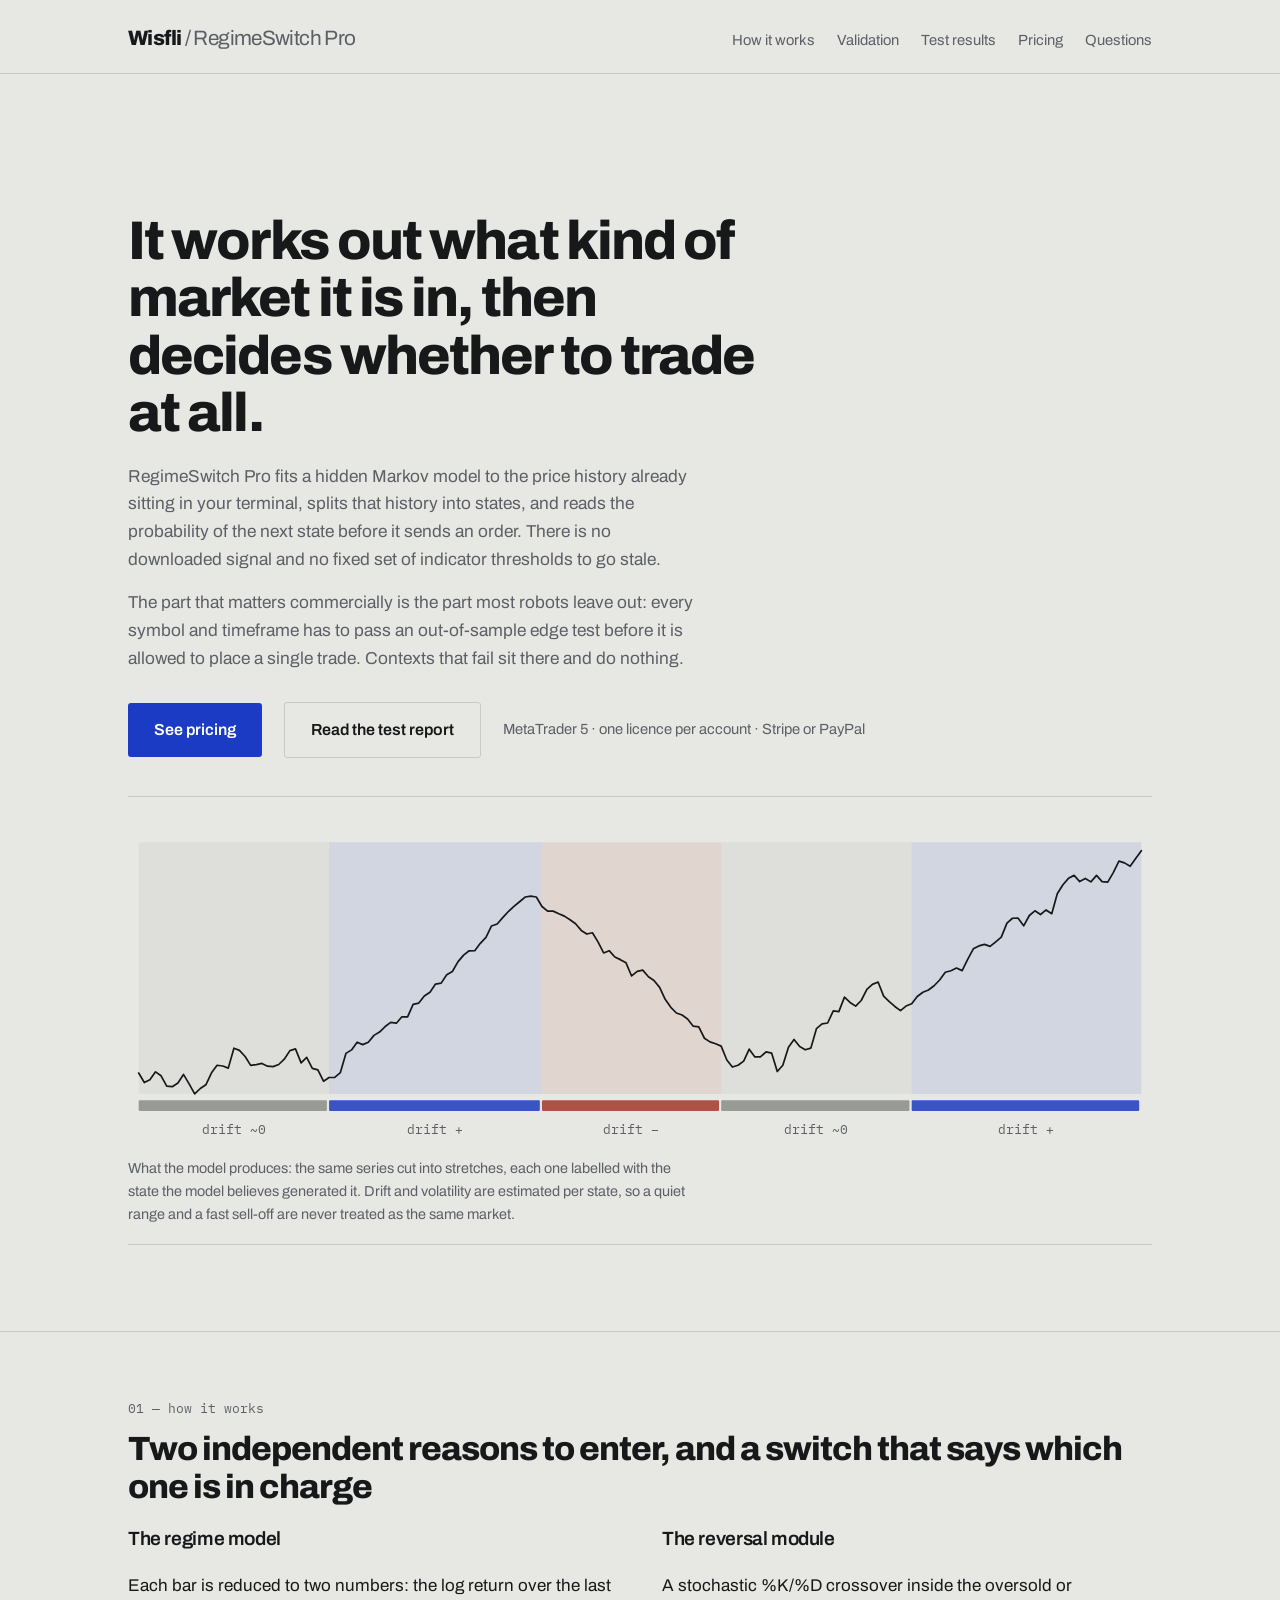
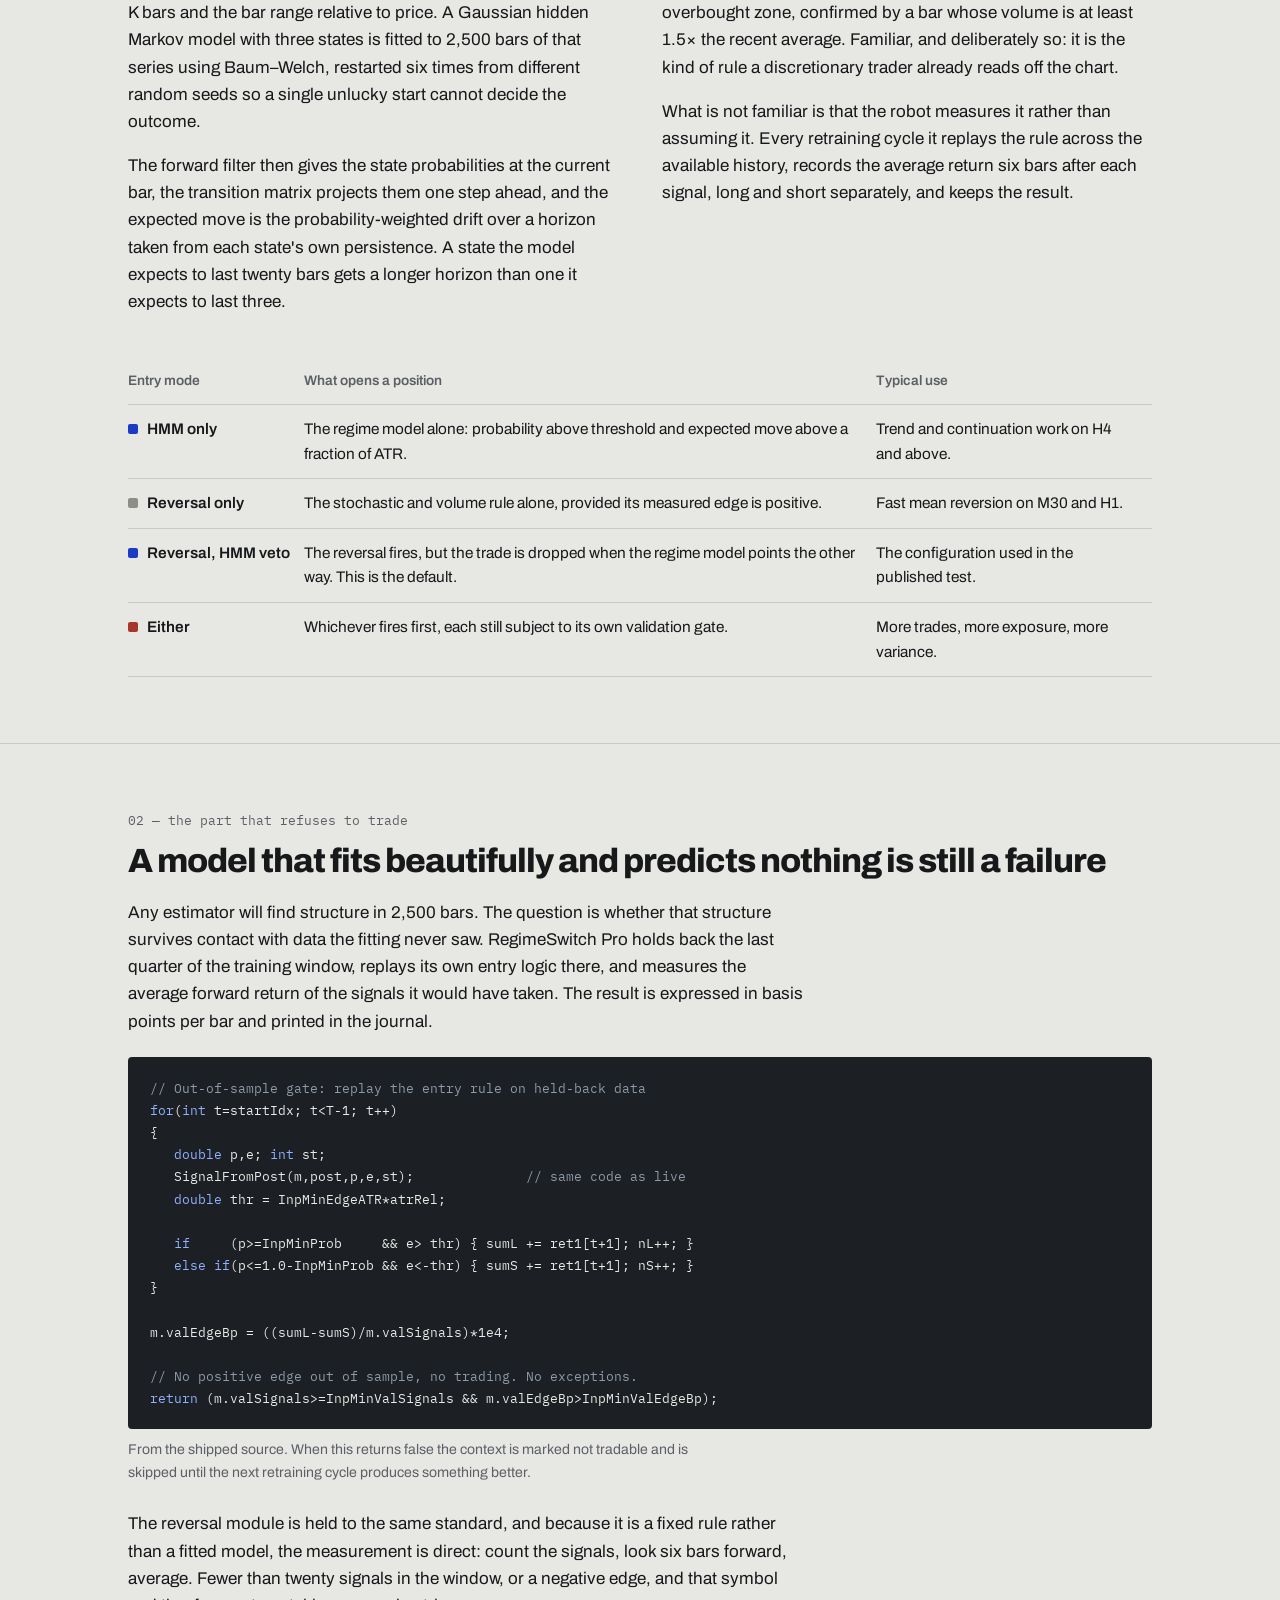
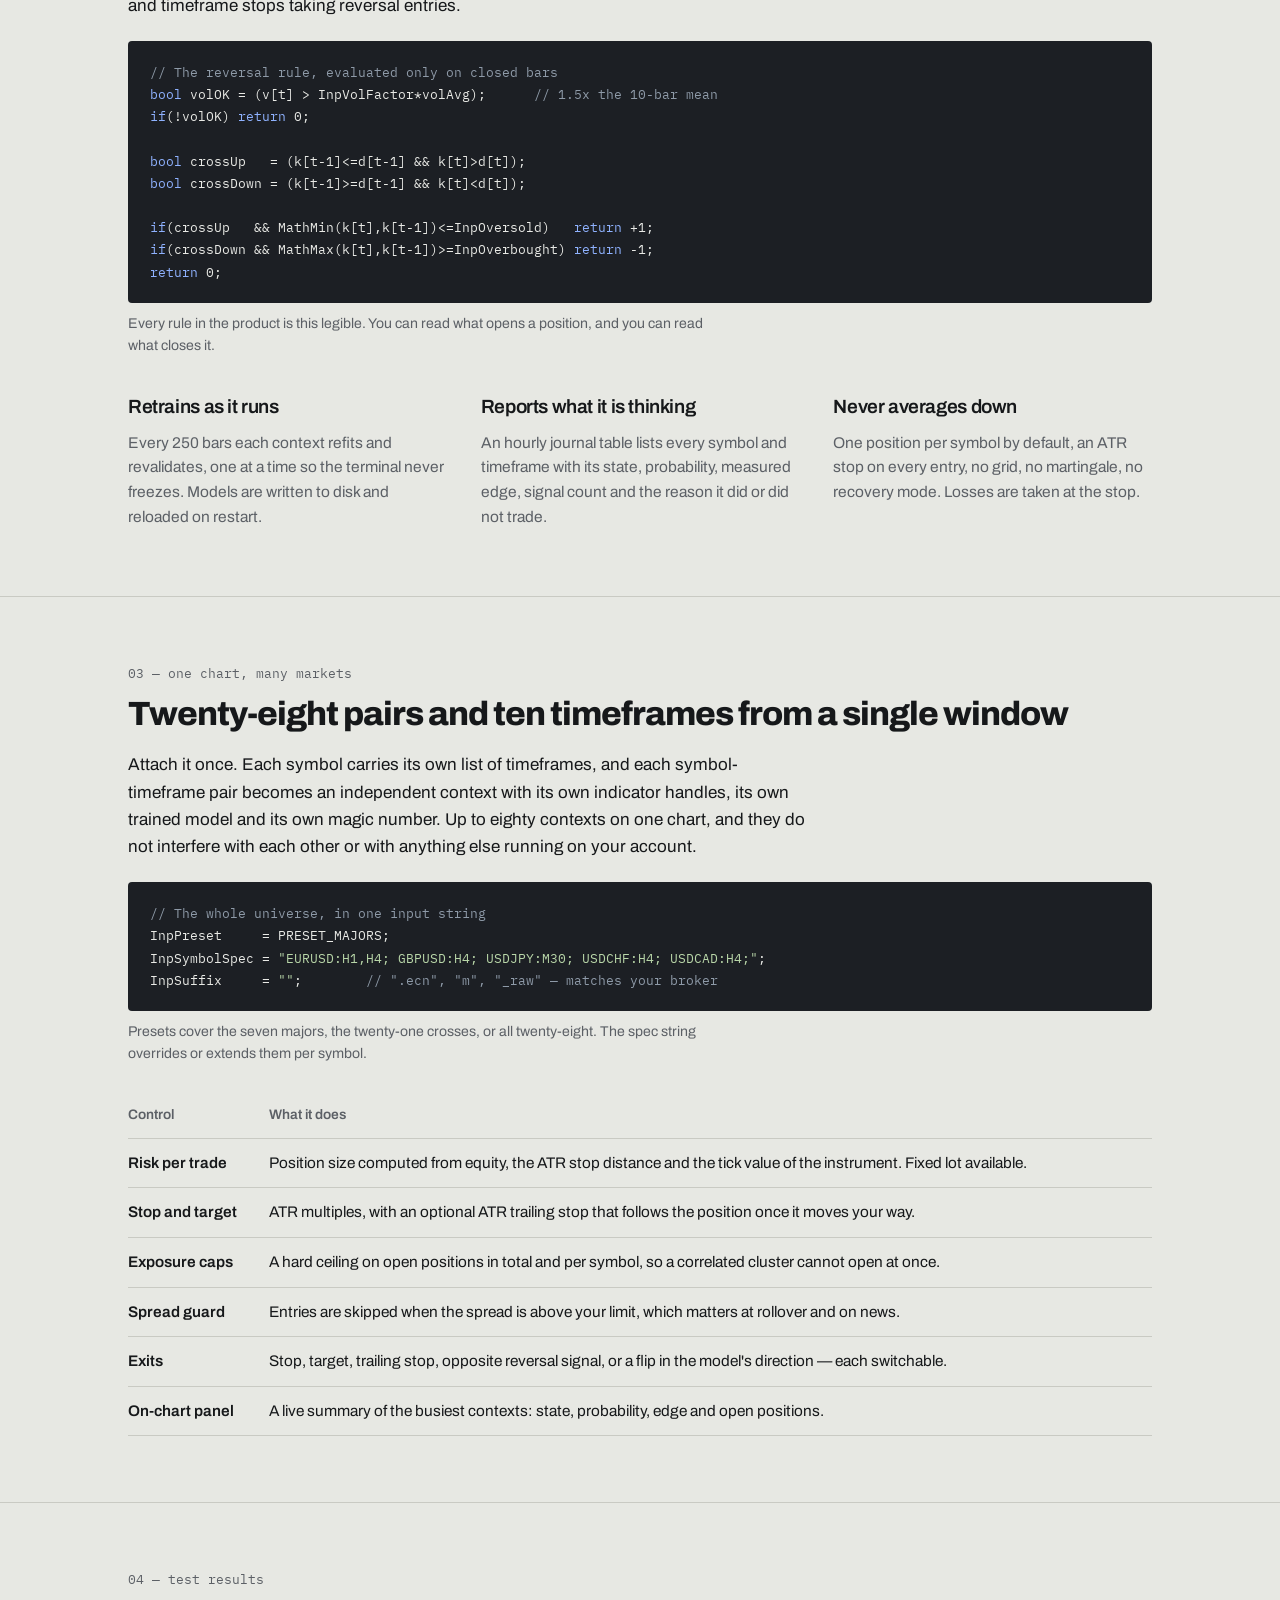
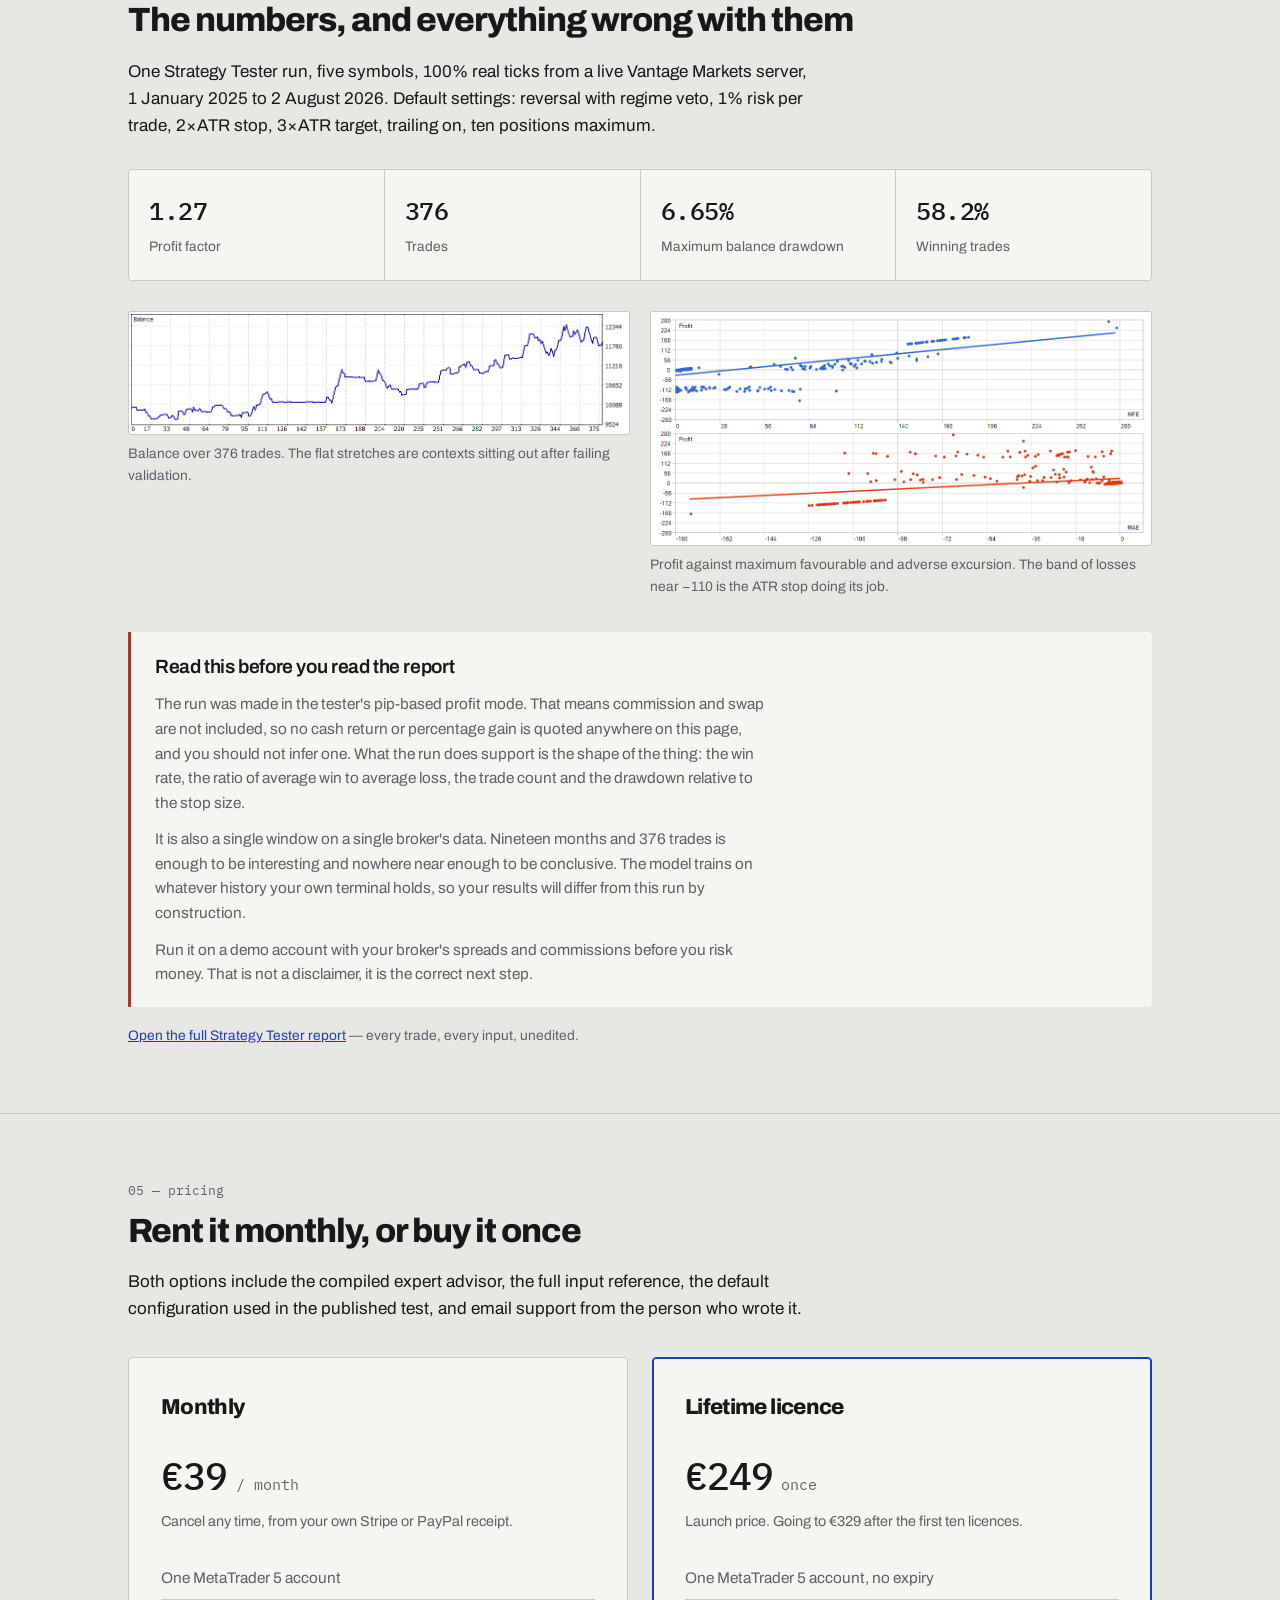
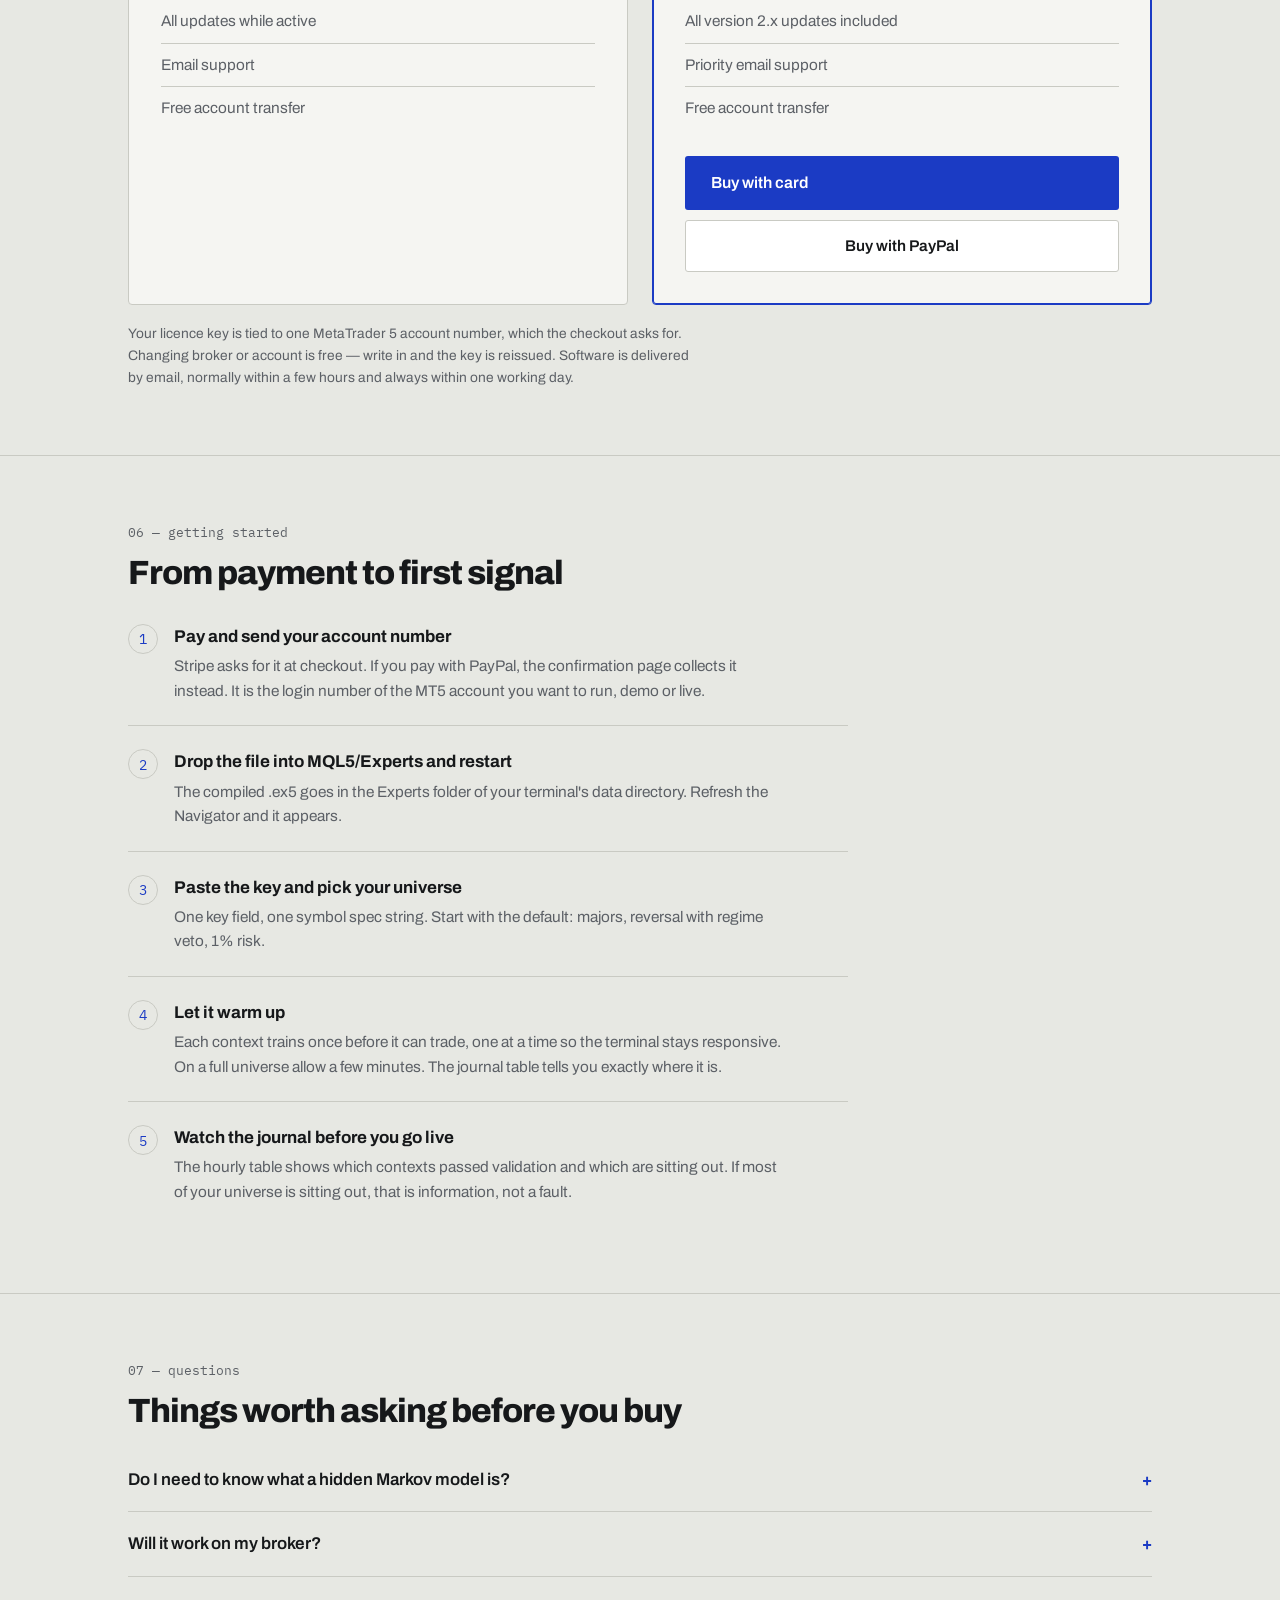
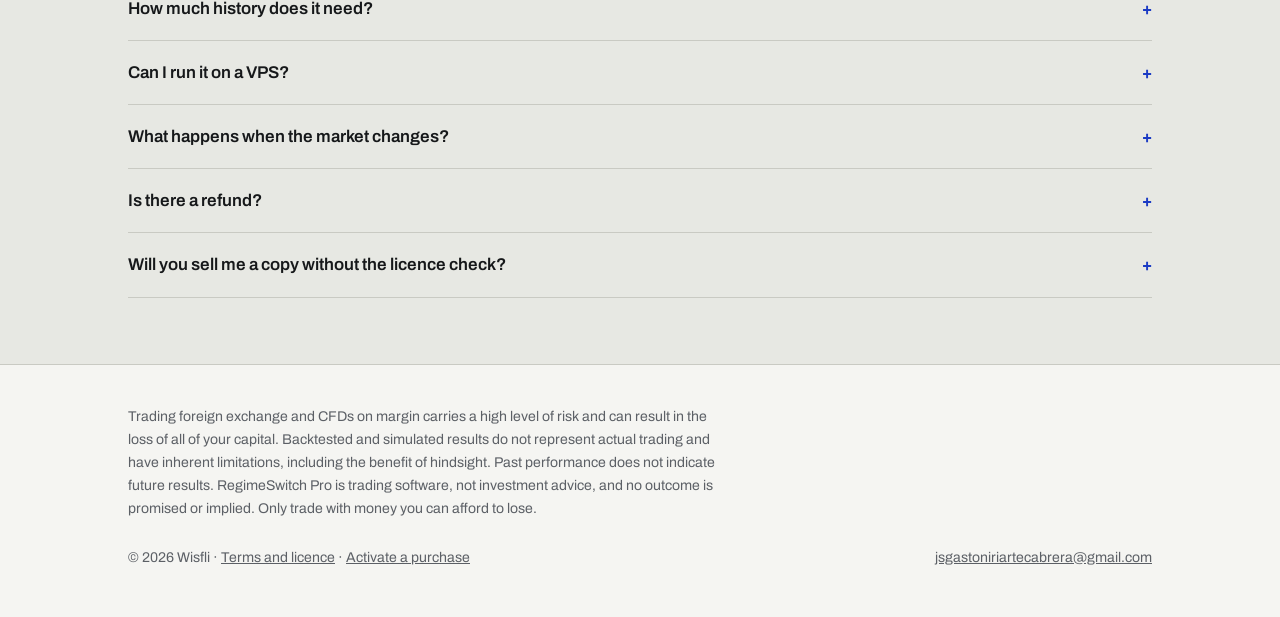
==== index.html @ 29d16111 "Update index.html" ====
<!doctype html>
<html lang="en">
<head>
<meta charset="utf-8">
<meta name="viewport" content="width=device-width, initial-scale=1.0">
<title>RegimeSwitch Pro — a self-training regime model for MetaTrader 5</title>
<meta name="description" content="An MT5 expert advisor that trains a hidden Markov model on your own chart data, refuses to trade contexts that fail out-of-sample validation, and runs many symbols and timeframes from a single chart.">

<meta property="og:title" content="RegimeSwitch Pro — a self-training regime model for MetaTrader 5">
<meta property="og:description" content="It learns what kind of market it is in before it decides whether to trade. Rules documented, limits stated, licence tied to one account.">
<meta property="og:type" content="website">
<meta property="og:url" content="https://wisfli.com/regimeswitch/">

<!--
  ═══════════════════════════════════════════════════════════════════
   BEFORE PUBLISHING — search for "PASTE_" and for "you@yourdomain.com"
  ═══════════════════════════════════════════════════════════════════
   1. PASTE_STRIPE_SUBSCRIPTION  → Stripe Payment Link, monthly plan
   2. PASTE_STRIPE_LICENCE       → Stripe Payment Link, one-off licence
   3. PASTE_PAYPAL_SUBSCRIPTION  → PayPal subscription button link
   4. PASTE_PAYPAL_LICENCE       → PayPal "Buy Now" button link
   5. you@yourdomain.com         → your support address (3 places)
   6. Footer: trading name and NIF (required when selling from Spain)
   7. report/ReportTester-EURUSD.html → the Strategy Tester report

   IN STRIPE: on each Payment Link add a REQUIRED custom field called
   "MT5 account number". Without it you cannot issue the key. Set the
   post-payment redirect to .../activate.html

   IN PAYPAL: paypal.com/buttons → copy the hosted button link. PayPal
   does not collect the account number, which is why activate.html asks
   for it.
  ═══════════════════════════════════════════════════════════════════
-->

<link rel="preconnect" href="https://fonts.googleapis.com">
<link rel="preconnect" href="https://fonts.gstatic.com" crossorigin>
<link href="https://fonts.googleapis.com/css2?family=Archivo:wght@400;500;600;800&family=IBM+Plex+Mono:wght@400;500&display=swap" rel="stylesheet">
<link rel="stylesheet" href="style.css">
</head>
<body>

<header class="masthead">
  <div class="wrap">
    <a class="wordmark" href="https://wisfli.com/">Wisfli<span> / RegimeSwitch Pro</span></a>
    <nav>
      <a href="#how">How it works</a>
      <a href="#validation">Validation</a>
      <a href="#results">Test results</a>
      <a href="#pricing">Pricing</a>
      <a href="#faq">Questions</a>
    </nav>
  </div>
</header>

<main>

<section class="hero">
  <div class="wrap">
    <h1>It works out what kind of market it is in, then decides whether to trade at all.</h1>
    <p class="lede">
      RegimeSwitch Pro fits a hidden Markov model to the price history already sitting in your
      terminal, splits that history into states, and reads the probability of the next state before
      it sends an order. There is no downloaded signal and no fixed set of indicator thresholds
      to go stale.
    </p>
    <p class="lede">
      The part that matters commercially is the part most robots leave out: every symbol and
      timeframe has to pass an out-of-sample edge test before it is allowed to place a single trade.
      Contexts that fail sit there and do nothing.
    </p>

    <div class="hero-actions">
      <a class="cta" href="#pricing">See pricing</a>
      <a class="cta ghost" href="#results">Read the test report</a>
      <span class="cta-aside">MetaTrader 5 · one licence per account · Stripe or PayPal</span>
    </div>

    <figure class="regime-figure">
      <svg viewBox="0 0 960 300" role="img" aria-label="A price series split into five stretches; each stretch is shaded by the hidden state the model assigns to it, with a bar underneath marking positive, flat and negative drift." xmlns="http://www.w3.org/2000/svg">
  <style>
    .rl{font-family:"IBM Plex Mono",ui-monospace,monospace;font-size:12px;fill:var(--muted)}
  </style>
  <rect x="10.0" y="18" width="178.5" height="236" fill="var(--flat)" opacity="0.10"/><rect x="10.0" y="260" width="176.5" height="10" rx="1" fill="var(--flat)" opacity="0.85"/><rect x="188.5" y="18" width="199.6" height="236" fill="var(--up)" opacity="0.10"/><rect x="188.5" y="260" width="197.6" height="10" rx="1" fill="var(--up)" opacity="0.85"/><rect x="388.1" y="18" width="168.0" height="236" fill="var(--down)" opacity="0.10"/><rect x="388.1" y="260" width="166.0" height="10" rx="1" fill="var(--down)" opacity="0.85"/><rect x="556.1" y="18" width="178.5" height="236" fill="var(--flat)" opacity="0.10"/><rect x="556.1" y="260" width="176.5" height="10" rx="1" fill="var(--flat)" opacity="0.85"/><rect x="734.7" y="18" width="215.3" height="236" fill="var(--up)" opacity="0.10"/><rect x="734.7" y="260" width="213.3" height="10" rx="1" fill="var(--up)" opacity="0.85"/>
  <path d="M10.0 234.4 L15.3 243.3 L20.5 240.6 L25.8 233.3 L31.0 237.0 L36.3 246.7 L41.5 247.2 L46.8 243.7 L52.0 235.7 L57.3 244.6 L62.5 254.0 L67.8 248.9 L73.0 245.4 L78.3 234.2 L83.5 227.1 L88.8 227.8 L94.0 229.8 L99.3 211.1 L104.5 213.2 L109.8 218.9 L115.0 227.2 L120.3 226.5 L125.5 225.4 L130.8 228.0 L136.0 228.4 L141.3 226.4 L146.5 221.4 L151.8 213.4 L157.0 211.8 L162.3 224.9 L167.5 219.8 L172.8 230.1 L178.0 231.4 L183.3 242.1 L188.5 238.6 L193.8 238.5 L199.1 234.0 L204.3 216.0 L209.6 212.7 L214.8 205.5 L220.1 207.8 L225.3 205.5 L230.6 199.1 L235.8 196.0 L241.1 190.8 L246.3 186.9 L251.6 187.7 L256.8 181.7 L262.1 181.8 L267.3 170.1 L272.6 168.8 L277.8 162.2 L283.1 158.7 L288.3 151.0 L293.6 150.1 L298.8 142.2 L304.1 139.2 L309.3 130.2 L314.6 123.9 L319.8 119.8 L325.1 119.7 L330.3 112.8 L335.6 107.2 L340.8 96.5 L346.1 94.7 L351.3 88.7 L356.6 83.0 L361.8 78.2 L367.1 73.8 L372.3 69.4 L377.6 68.5 L382.8 69.4 L388.1 78.3 L393.4 82.6 L398.6 82.6 L403.9 85.1 L409.1 87.3 L414.4 90.7 L419.6 94.5 L424.9 100.7 L430.1 104.1 L435.4 102.9 L440.6 111.5 L445.9 121.8 L451.1 119.7 L456.4 125.6 L461.6 128.1 L466.9 131.1 L472.1 143.4 L477.4 139.1 L482.6 137.9 L487.9 144.1 L493.1 147.6 L498.4 154.1 L503.6 165.3 L508.9 172.8 L514.1 178.1 L519.4 180.0 L524.6 183.7 L529.9 190.5 L535.1 191.2 L540.4 201.8 L545.6 205.2 L550.9 207.0 L556.1 209.2 L561.4 222.2 L566.6 228.8 L571.9 227.1 L577.2 223.2 L582.4 212.0 L587.7 219.3 L592.9 219.3 L598.2 214.5 L603.4 215.7 L608.7 233.0 L613.9 227.1 L619.2 210.2 L624.4 202.9 L629.7 209.6 L634.9 212.6 L640.2 211.0 L645.4 192.8 L650.7 188.3 L655.9 187.5 L661.2 176.2 L666.4 176.8 L671.7 163.2 L676.9 168.2 L682.2 171.7 L687.4 166.4 L692.7 156.0 L697.9 151.3 L703.2 149.1 L708.4 162.3 L713.7 167.5 L718.9 172.0 L724.2 175.9 L729.4 171.6 L734.7 169.5 L739.9 162.6 L745.2 158.7 L750.4 156.6 L755.7 152.6 L760.9 147.2 L766.2 139.9 L771.5 138.5 L776.7 136.0 L782.0 138.4 L787.2 127.9 L792.5 118.0 L797.7 115.2 L803.0 113.8 L808.2 115.7 L813.5 111.4 L818.7 107.0 L824.0 93.9 L829.2 89.3 L834.5 89.2 L839.7 96.4 L845.0 86.7 L850.2 82.3 L855.5 85.8 L860.7 81.5 L866.0 85.0 L871.2 66.3 L876.5 57.9 L881.7 51.9 L887.0 49.1 L892.2 54.9 L897.5 52.0 L902.7 55.2 L908.0 49.1 L913.2 54.9 L918.5 55.4 L923.7 46.5 L929.0 35.8 L934.2 37.4 L939.5 40.6 L944.7 33.3 L950.0 26.0" fill="none" stroke="var(--ink)" stroke-width="1.6" stroke-linejoin="round" stroke-linecap="round"/>
  <text x="99" y="292" text-anchor="middle" class="rl">drift ~0</text><text x="288" y="292" text-anchor="middle" class="rl">drift +</text><text x="472" y="292" text-anchor="middle" class="rl">drift −</text><text x="645" y="292" text-anchor="middle" class="rl">drift ~0</text><text x="842" y="292" text-anchor="middle" class="rl">drift +</text>
</svg>
      <figcaption>
        What the model produces: the same series cut into stretches, each one labelled with the
        state the model believes generated it. Drift and volatility are estimated per state, so a
        quiet range and a fast sell-off are never treated as the same market.
      </figcaption>
    </figure>
  </div>
</section>

<section id="how">
  <div class="wrap">
    <p class="section-note">01 — how it works</p>
    <h2>Two independent reasons to enter, and a switch that says which one is in charge</h2>

    <div class="two-col">
      <div>
        <h3>The regime model</h3>
        <p>
          Each bar is reduced to two numbers: the log return over the last K bars and the bar
          range relative to price. A Gaussian hidden Markov model with three states is fitted to
          2,500 bars of that series using Baum–Welch, restarted six times from different random
          seeds so a single unlucky start cannot decide the outcome.
        </p>
        <p>
          The forward filter then gives the state probabilities at the current bar, the transition
          matrix projects them one step ahead, and the expected move is the probability-weighted
          drift over a horizon taken from each state's own persistence. A state the model expects
          to last twenty bars gets a longer horizon than one it expects to last three.
        </p>
      </div>
      <div>
        <h3>The reversal module</h3>
        <p>
          A stochastic %K/%D crossover inside the oversold or overbought zone, confirmed by a bar
          whose volume is at least 1.5× the recent average. Familiar, and deliberately so: it is
          the kind of rule a discretionary trader already reads off the chart.
        </p>
        <p>
          What is not familiar is that the robot measures it rather than assuming it. Every
          retraining cycle it replays the rule across the available history, records the average
          return six bars after each signal, long and short separately, and keeps the result.
        </p>
      </div>
    </div>

    <table class="states">
      <thead>
        <tr><th>Entry mode</th><th>What opens a position</th><th>Typical use</th></tr>
      </thead>
      <tbody>
        <tr>
          <td><span class="chip up"></span>HMM only</td>
          <td>The regime model alone: probability above threshold and expected move above a
              fraction of ATR.</td>
          <td>Trend and continuation work on H4 and above.</td>
        </tr>
        <tr>
          <td><span class="chip flat"></span>Reversal only</td>
          <td>The stochastic and volume rule alone, provided its measured edge is positive.</td>
          <td>Fast mean reversion on M30 and H1.</td>
        </tr>
        <tr>
          <td><span class="chip up"></span>Reversal, HMM veto</td>
          <td>The reversal fires, but the trade is dropped when the regime model points the other
              way. This is the default.</td>
          <td>The configuration used in the published test.</td>
        </tr>
        <tr>
          <td><span class="chip down"></span>Either</td>
          <td>Whichever fires first, each still subject to its own validation gate.</td>
          <td>More trades, more exposure, more variance.</td>
        </tr>
      </tbody>
    </table>
  </div>
</section>

<section id="validation">
  <div class="wrap">
    <p class="section-note">02 — the part that refuses to trade</p>
    <h2>A model that fits beautifully and predicts nothing is still a failure</h2>
    <p>
      Any estimator will find structure in 2,500 bars. The question is whether that structure
      survives contact with data the fitting never saw. RegimeSwitch Pro holds back the last
      quarter of the training window, replays its own entry logic there, and measures the average
      forward return of the signals it would have taken. The result is expressed in basis points
      per bar and printed in the journal.
    </p>

<pre><span class="c">// Out-of-sample gate: replay the entry rule on held-back data</span>
<span class="k">for</span>(<span class="k">int</span> t=startIdx; t&lt;T-1; t++)
{
   <span class="k">double</span> p,e; <span class="k">int</span> st;
   SignalFromPost(m,post,p,e,st);              <span class="c">// same code as live</span>
   <span class="k">double</span> thr = InpMinEdgeATR*atrRel;

   <span class="k">if</span>     (p&gt;=InpMinProb     &amp;&amp; e&gt; thr) { sumL += ret1[t+1]; nL++; }
   <span class="k">else if</span>(p&lt;=1.0-InpMinProb &amp;&amp; e&lt;-thr) { sumS += ret1[t+1]; nS++; }
}

m.valEdgeBp = ((sumL-sumS)/m.valSignals)*1e4;

<span class="c">// No positive edge out of sample, no trading. No exceptions.</span>
<span class="k">return</span> (m.valSignals&gt;=InpMinValSignals &amp;&amp; m.valEdgeBp&gt;InpMinValEdgeBp);</pre>
    <p class="code-caption">
      From the shipped source. When this returns false the context is marked not tradable and is
      skipped until the next retraining cycle produces something better.
    </p>

    <p>
      The reversal module is held to the same standard, and because it is a fixed rule rather than
      a fitted model, the measurement is direct: count the signals, look six bars forward, average.
      Fewer than twenty signals in the window, or a negative edge, and that symbol and timeframe
      stops taking reversal entries.
    </p>

<pre><span class="c">// The reversal rule, evaluated only on closed bars</span>
<span class="k">bool</span> volOK = (v[t] &gt; InpVolFactor*volAvg);      <span class="c">// 1.5x the 10-bar mean</span>
<span class="k">if</span>(!volOK) <span class="k">return</span> 0;

<span class="k">bool</span> crossUp   = (k[t-1]&lt;=d[t-1] &amp;&amp; k[t]&gt;d[t]);
<span class="k">bool</span> crossDown = (k[t-1]&gt;=d[t-1] &amp;&amp; k[t]&lt;d[t]);

<span class="k">if</span>(crossUp   &amp;&amp; MathMin(k[t],k[t-1])&lt;=InpOversold)   <span class="k">return</span> +1;
<span class="k">if</span>(crossDown &amp;&amp; MathMax(k[t],k[t-1])&gt;=InpOverbought) <span class="k">return</span> -1;
<span class="k">return</span> 0;</pre>
    <p class="code-caption">
      Every rule in the product is this legible. You can read what opens a position, and you can
      read what closes it.
    </p>

    <div class="cols-3">
      <div>
        <h3>Retrains as it runs</h3>
        <p>
          Every 250 bars each context refits and revalidates, one at a time so the terminal never
          freezes. Models are written to disk and reloaded on restart.
        </p>
      </div>
      <div>
        <h3>Reports what it is thinking</h3>
        <p>
          An hourly journal table lists every symbol and timeframe with its state, probability,
          measured edge, signal count and the reason it did or did not trade.
        </p>
      </div>
      <div>
        <h3>Never averages down</h3>
        <p>
          One position per symbol by default, an ATR stop on every entry, no grid, no martingale,
          no recovery mode. Losses are taken at the stop.
        </p>
      </div>
    </div>
  </div>
</section>

<section id="scope">
  <div class="wrap">
    <p class="section-note">03 — one chart, many markets</p>
    <h2>Twenty-eight pairs and ten timeframes from a single window</h2>
    <p>
      Attach it once. Each symbol carries its own list of timeframes, and each symbol-timeframe
      pair becomes an independent context with its own indicator handles, its own trained model and
      its own magic number. Up to eighty contexts on one chart, and they do not interfere with each
      other or with anything else running on your account.
    </p>

<pre><span class="c">// The whole universe, in one input string</span>
InpPreset     = PRESET_MAJORS;
InpSymbolSpec = <span class="s">"EURUSD:H1,H4; GBPUSD:H4; USDJPY:M30; USDCHF:H4; USDCAD:H4;"</span>;
InpSuffix     = <span class="s">""</span>;        <span class="c">// ".ecn", "m", "_raw" — matches your broker</span></pre>
    <p class="code-caption">
      Presets cover the seven majors, the twenty-one crosses, or all twenty-eight. The spec string
      overrides or extends them per symbol.
    </p>

    <table class="states">
      <thead>
        <tr><th>Control</th><th>What it does</th></tr>
      </thead>
      <tbody>
        <tr><td>Risk per trade</td><td>Position size computed from equity, the ATR stop distance and the tick value of the instrument. Fixed lot available.</td></tr>
        <tr><td>Stop and target</td><td>ATR multiples, with an optional ATR trailing stop that follows the position once it moves your way.</td></tr>
        <tr><td>Exposure caps</td><td>A hard ceiling on open positions in total and per symbol, so a correlated cluster cannot open at once.</td></tr>
        <tr><td>Spread guard</td><td>Entries are skipped when the spread is above your limit, which matters at rollover and on news.</td></tr>
        <tr><td>Exits</td><td>Stop, target, trailing stop, opposite reversal signal, or a flip in the model's direction — each switchable.</td></tr>
        <tr><td>On-chart panel</td><td>A live summary of the busiest contexts: state, probability, edge and open positions.</td></tr>
      </tbody>
    </table>
  </div>
</section>

<section id="results">
  <div class="wrap">
    <p class="section-note">04 — test results</p>
    <h2>The numbers, and everything wrong with them</h2>
    <p>
      One Strategy Tester run, five symbols, 100% real ticks from a live Vantage Markets server,
      1 January 2025 to 2 August 2026. Default settings: reversal with regime veto, 1% risk per
      trade, 2×ATR stop, 3×ATR target, trailing on, ten positions maximum.
    </p>

    <div class="figures">
      <div><b>1.27</b><span>Profit factor</span></div>
      <div><b>376</b><span>Trades</span></div>
      <div><b>6.65%</b><span>Maximum balance drawdown</span></div>
      <div><b>58.2%</b><span>Winning trades</span></div>
    </div>

    <div class="shots">
      <figure>
        <img src="report/ReportTester-27085970.png" alt="Balance curve rising over the test period with several flat stretches and pullbacks.">
        <figcaption>Balance over 376 trades. The flat stretches are contexts sitting out after failing validation.</figcaption>
      </figure>
      <figure>
        <img src="report/ReportTester-27085970-mfemae.png" alt="Scatter of trade profit against maximum favourable and adverse excursion.">
        <figcaption>Profit against maximum favourable and adverse excursion. The band of losses near −110 is the ATR stop doing its job.</figcaption>
      </figure>
    </div>

    <div class="caveat">
      <h3>Read this before you read the report</h3>
      <p>
        The run was made in the tester's pip-based profit mode. That means commission and swap are
        not included, so no cash return or percentage gain is quoted anywhere on this page, and you
        should not infer one. What the run does support is the shape of the thing: the win rate,
        the ratio of average win to average loss, the trade count and the drawdown relative to the
        stop size.
      </p>
      <p>
        It is also a single window on a single broker's data. Nineteen months and 376 trades is
        enough to be interesting and nowhere near enough to be conclusive. The model trains on
        whatever history your own terminal holds, so your results will differ from this run by
        construction.
      </p>
      <p>
        Run it on a demo account with your broker's spreads and commissions before you risk money.
        That is not a disclaimer, it is the correct next step.
      </p>
    </div>

    <p class="buy-note">
      <a href="ReportTester-27085970.html">Open the full Strategy Tester report</a> — every
      trade, every input, unedited.
    </p>
  </div>
</section>

<section id="pricing">
  <div class="wrap">
    <p class="section-note">05 — pricing</p>
    <h2>Rent it monthly, or buy it once</h2>
    <p>
      Both options include the compiled expert advisor, the full input reference, the default
      configuration used in the published test, and email support from the person who wrote it.
    </p>

    <div class="plans">
      <div class="plan">
        <h3>Monthly</h3>
        <p class="price">€39<small> / month</small></p>
        <p class="was">Cancel any time, from your own Stripe or PayPal receipt.</p>
        <ul>
          <li>One MetaTrader 5 account</li>
          <li>All updates while active</li>
          <li>Email support</li>
          <li>Free account transfer</li>
        </ul>
        <div class="buy-row">
          <div id="paypal-button-container-P-2EA83729XE4434916NKTILZI"></div>
<script src="https://www.paypal.com/sdk/js?client-id=AWa_6Af93UGQdocFcdOmDgC6xGjFV4Kp-8yeFyZ6DhHqPDnHt6kK5xQdSenwitI1-a0kk4Sc4DeCYK9N&vault=true&intent=subscription" data-sdk-integration-source="button-factory"></script>
<script>
  paypal.Buttons({
      style: {
          shape: 'rect',
          color: 'gold',
          layout: 'vertical',
          label: 'subscribe'
      },
      createSubscription: function(data, actions) {
        return actions.subscription.create({
          /* Creates the subscription */
          plan_id: 'P-2EA83729XE4434916NKTILZI'
        });
      },
      onApprove: function(data, actions) {
        alert(data.subscriptionID); // You can add optional success message for the subscriber here
      }
  }).render('#paypal-button-container-P-2EA83729XE4434916NKTILZI'); // Renders the PayPal button
</script>
        </div>
      </div>

      <div class="plan featured">
        <h3>Lifetime licence</h3>
        <p class="price">€249<small> once</small></p>
        <p class="was">Launch price. Going to €329 after the first ten licences.</p>
        <ul>
          <li>One MetaTrader 5 account, no expiry</li>
          <li>All version 2.x updates included</li>
          <li>Priority email support</li>
          <li>Free account transfer</li>
        </ul>
        <div class="buy-row">
          <a class="cta" href="PASTE_STRIPE_LICENCE">Buy with card</a>
          <a class="paypal" href="PASTE_PAYPAL_LICENCE">Buy with PayPal</a>
        </div>
      </div>
    </div>

    <p class="buy-note">
      Your licence key is tied to one MetaTrader 5 account number, which the checkout asks for.
      Changing broker or account is free — write in and the key is reissued. Software is delivered
      by email, normally within a few hours and always within one working day.
    </p>
  </div>
</section>

<section id="start">
  <div class="wrap">
    <p class="section-note">06 — getting started</p>
    <h2>From payment to first signal</h2>
    <ol class="steps">
      <li>
        <b>Pay and send your account number</b>
        <p>Stripe asks for it at checkout. If you pay with PayPal, the confirmation page collects
           it instead. It is the login number of the MT5 account you want to run, demo or live.</p>
      </li>
      <li>
        <b>Drop the file into MQL5/Experts and restart</b>
        <p>The compiled .ex5 goes in the Experts folder of your terminal's data directory. Refresh
           the Navigator and it appears.</p>
      </li>
      <li>
        <b>Paste the key and pick your universe</b>
        <p>One key field, one symbol spec string. Start with the default: majors, reversal with
           regime veto, 1% risk.</p>
      </li>
      <li>
        <b>Let it warm up</b>
        <p>Each context trains once before it can trade, one at a time so the terminal stays
           responsive. On a full universe allow a few minutes. The journal table tells you exactly
           where it is.</p>
      </li>
      <li>
        <b>Watch the journal before you go live</b>
        <p>The hourly table shows which contexts passed validation and which are sitting out. If
           most of your universe is sitting out, that is information, not a fault.</p>
      </li>
    </ol>
  </div>
</section>

<section id="faq" class="faq">
  <div class="wrap">
    <p class="section-note">07 — questions</p>
    <h2>Things worth asking before you buy</h2>

    <details>
      <summary>Do I need to know what a hidden Markov model is?</summary>
      <p>No. You need to know that the robot estimates which of three market states it is in, that
         it will not trade a symbol whose model failed its own test, and that you set the risk. The
         mathematics is documented for people who want it and ignorable for people who do not.</p>
    </details>

    <details>
      <summary>Will it work on my broker?</summary>
      <p>It works on any MetaTrader 5 broker with hedging or netting, and handles symbol suffixes
         like <code>.ecn</code> or <code>_raw</code> through one input. Spread and commission decide
         whether it is profitable for you, which is why the demo run comes first.</p>
    </details>

    <details>
      <summary>How much history does it need?</summary>
      <p>2,500 bars per context by default, plus the validation slice. On H4 that is roughly two
         years. Scroll the chart back in the terminal once so the history downloads, and the models
         train themselves from there.</p>
    </details>

    <details>
      <summary>Can I run it on a VPS?</summary>
      <p>Yes, and you should if you want it running overnight. Training is spread across bars
         rather than done in one blocking pass, so a modest VPS handles a full universe.</p>
    </details>

    <details>
      <summary>What happens when the market changes?</summary>
      <p>Every 250 bars each context refits on the most recent window and revalidates. A setup that
         worked last quarter and stopped working drops out of the tradable set on its own. That is
         the entire point of the design.</p>
    </details>

    <details>
      <summary>Is there a refund?</summary>
      <p>Licence keys cannot be recalled once issued, so purchases are final. That is exactly why
         the test report is published unedited, the rules are documented, and you are told to run a
         demo first. If something does not work as described, write in and it gets fixed.</p>
    </details>

    <details>
      <summary>Will you sell me a copy without the licence check?</summary>
      <p>No.</p>
    </details>
  </div>
</section>

</main>

<footer class="site-footer">
  <div class="wrap">
    <p class="risk">
      Trading foreign exchange and CFDs on margin carries a high level of risk and can result in the
      loss of all of your capital. Backtested and simulated results do not represent actual trading
      and have inherent limitations, including the benefit of hindsight. Past performance does not
      indicate future results. RegimeSwitch Pro is trading software, not investment advice, and no
      outcome is promised or implied. Only trade with money you can afford to lose.
    </p>
    <div class="footer-line">
      <span>© 2026 Wisfli · <a href="terms.html">Terms and licence</a> · <a href="activate.html">Activate a purchase</a></span>
      <span><a href="mailto:jsgastoniriartecabrera@gmail.com">jsgastoniriartecabrera@gmail.com</a></span>
    </div>
  </div>
</footer>

</body>
</html>
---- style.css ----
/* ==================================================================
   RegimeSwitch Pro — wisfli.com house style
   Same tokens as wisfli.com so the two sites read as one brand.
   ================================================================== */

:root{
  --paper:#E7E8E3;
  --panel:#F5F5F2;
  --ink:#16181A;
  --muted:#5C6066;
  --rule:#C9CAC3;
  --signal:#1B3BC4;
  --up:#1B3BC4;
  --flat:#8B8F88;
  --down:#A8372B;
  --code:#1C1F24;
  --maxw:1080px;
}

*{box-sizing:border-box}
html{-webkit-text-size-adjust:100%; scroll-behavior:smooth}

@media (prefers-reduced-motion:reduce){
  html{scroll-behavior:auto}
}

body{
  margin:0;
  background:var(--paper);
  color:var(--ink);
  font-family:"Archivo",system-ui,sans-serif;
  font-size:17px;
  line-height:1.6;
  -webkit-font-smoothing:antialiased;
}

.wrap{
  width:100%;
  max-width:var(--maxw);
  margin:0 auto;
  padding:0 28px;
}

a{color:var(--signal)}

a:focus-visible,
button:focus-visible{
  outline:2px solid var(--signal);
  outline-offset:3px;
}

h2{
  font-size:clamp(1.6rem,3vw,2.1rem);
  font-weight:800;
  letter-spacing:-0.03em;
  line-height:1.12;
  margin:0 0 18px;
}

h3{
  font-size:1.2rem;
  font-weight:600;
  letter-spacing:-0.02em;
  margin:0 0 8px;
}

p{max-width:68ch}

/* ---------- masthead ---------- */

.masthead{border-bottom:1px solid var(--rule)}

.masthead .wrap{
  display:flex;
  align-items:baseline;
  justify-content:space-between;
  gap:20px;
  flex-wrap:wrap;
  padding-top:22px;
  padding-bottom:18px;
}

.wordmark{
  font-weight:800;
  font-size:1.3rem;
  letter-spacing:-0.03em;
  color:var(--ink);
  text-decoration:none;
}

.wordmark span{font-weight:400;color:var(--muted)}

.masthead nav{
  display:flex;
  gap:22px;
  flex-wrap:wrap;
  font-size:0.92rem;
}

.masthead nav a{color:var(--muted);text-decoration:none}
.masthead nav a:hover{color:var(--ink)}

/* ---------- hero ---------- */

.hero .wrap{
  padding-top:72px;
  padding-bottom:20px;
}

.hero h1{
  font-size:clamp(2.2rem,5vw,3.4rem);
  font-weight:800;
  letter-spacing:-0.035em;
  line-height:1.05;
  margin:0 0 22px;
  max-width:19ch;
}

.hero .lede{
  max-width:58ch;
  color:var(--muted);
  font-size:1.08rem;
  margin:0 0 16px;
}

.hero-actions{
  display:flex;
  flex-wrap:wrap;
  align-items:center;
  gap:22px;
  margin-top:30px;
}

.cta{
  display:inline-block;
  background:var(--signal);
  color:#fff;
  text-decoration:none;
  font-weight:600;
  font-size:1rem;
  padding:14px 26px;
  border-radius:3px;
}

.cta:hover{background:#152F9E}

.cta.ghost{
  background:transparent;
  color:var(--ink);
  border:1px solid var(--rule);
}

.cta.ghost:hover{background:var(--panel)}

.cta-aside{font-size:0.92rem;color:var(--muted)}

/* ---------- regime figure ---------- */

.regime-figure{
  margin:38px 0 0;
  border-top:1px solid var(--rule);
  border-bottom:1px solid var(--rule);
  padding:26px 0 18px;
}

.regime-figure svg{width:100%;height:auto;display:block}

.regime-figure figcaption{
  margin-top:14px;
  font-size:0.9rem;
  color:var(--muted);
  max-width:72ch;
}

/* ---------- generic section ---------- */

section{padding:66px 0}
section + section{border-top:1px solid var(--rule)}

.section-note{
  font-family:"IBM Plex Mono",ui-monospace,monospace;
  font-size:0.82rem;
  color:var(--muted);
  margin:0 0 12px;
}

.two-col{
  display:grid;
  grid-template-columns:minmax(0,1fr) minmax(0,1fr);
  gap:44px;
}

.cols-3{
  display:grid;
  grid-template-columns:repeat(3,minmax(0,1fr));
  gap:34px;
  margin-top:34px;
}

.cols-3 p{margin:0;color:var(--muted);font-size:0.97rem}

/* ---------- state table ---------- */

.states{
  width:100%;
  border-collapse:collapse;
  margin-top:26px;
  font-size:0.96rem;
}

.states th,
.states td{
  text-align:left;
  padding:12px 14px 12px 0;
  border-bottom:1px solid var(--rule);
  vertical-align:top;
}

.states th{
  font-weight:600;
  color:var(--muted);
  font-size:0.86rem;
}

.states td:first-child{white-space:nowrap;font-weight:600}

.chip{
  display:inline-block;
  width:10px;
  height:10px;
  border-radius:2px;
  margin-right:9px;
  vertical-align:baseline;
}

.chip.up{background:var(--up)}
.chip.flat{background:var(--flat)}
.chip.down{background:var(--down)}

/* ---------- code ---------- */

pre{
  background:var(--code);
  color:#E9EAE6;
  border-radius:4px;
  padding:20px 22px;
  overflow-x:auto;
  font-family:"IBM Plex Mono",ui-monospace,monospace;
  font-size:0.84rem;
  line-height:1.65;
  margin:22px 0 10px;
}

pre .c{color:#8E9AA8}
pre .k{color:#8FB2FF}
pre .s{color:#B8D6A8}

code{
  font-family:"IBM Plex Mono",ui-monospace,monospace;
  font-size:0.92em;
}

.code-caption{
  font-size:0.88rem;
  color:var(--muted);
  margin:0 0 26px;
  max-width:72ch;
}

/* ---------- numbers ---------- */

.figures{
  display:grid;
  grid-template-columns:repeat(4,minmax(0,1fr));
  gap:1px;
  background:var(--rule);
  border:1px solid var(--rule);
  border-radius:4px;
  overflow:hidden;
  margin-top:30px;
}

.figures div{
  background:var(--panel);
  padding:22px 20px;
}

.figures b{
  display:block;
  font-family:"IBM Plex Mono",ui-monospace,monospace;
  font-size:1.55rem;
  font-weight:500;
  letter-spacing:-0.02em;
}

.figures span{
  display:block;
  margin-top:4px;
  font-size:0.86rem;
  color:var(--muted);
}

.caveat{
  border-left:3px solid var(--down);
  background:var(--panel);
  padding:20px 24px;
  margin-top:34px;
  border-radius:0 4px 4px 0;
}

.caveat h3{margin-bottom:10px}
.caveat p{margin:0 0 12px;font-size:0.96rem;color:var(--muted)}
.caveat p:last-child{margin-bottom:0}

.shots{
  display:grid;
  grid-template-columns:repeat(2,minmax(0,1fr));
  gap:20px;
  margin-top:30px;
}

.shots figure{margin:0}

.shots img{
  width:100%;
  height:auto;
  display:block;
  border:1px solid var(--rule);
  border-radius:3px;
  background:#fff;
}

.shots figcaption{
  margin-top:8px;
  font-size:0.86rem;
  color:var(--muted);
}

/* ---------- pricing ---------- */

.plans{
  display:grid;
  grid-template-columns:repeat(2,minmax(0,1fr));
  gap:24px;
  margin-top:34px;
}

.plan{
  background:var(--panel);
  border:1px solid var(--rule);
  border-radius:4px;
  padding:32px;
  display:flex;
  flex-direction:column;
}

.plan.featured{
  border-color:var(--signal);
  box-shadow:inset 0 0 0 1px var(--signal);
}

.plan h3{font-size:1.35rem;font-weight:800;letter-spacing:-0.03em}

.price{
  font-family:"IBM Plex Mono",ui-monospace,monospace;
  font-size:2.4rem;
  font-weight:500;
  letter-spacing:-0.03em;
  margin:14px 0 2px;
}

.price small{
  font-size:0.95rem;
  color:var(--muted);
  font-weight:400;
  letter-spacing:0;
}

.was{
  font-size:0.9rem;
  color:var(--muted);
  margin:0 0 18px;
}

.plan ul{
  list-style:none;
  padding:0;
  margin:6px 0 26px;
  font-size:0.96rem;
}

.plan li{
  padding:9px 0;
  border-bottom:1px solid var(--rule);
  color:var(--muted);
}

.plan li:last-child{border-bottom:0}

.buy-row{
  display:flex;
  flex-direction:column;
  gap:10px;
  margin-top:auto;
}

.paypal{
  display:inline-block;
  text-align:center;
  border:1px solid var(--rule);
  background:#fff;
  color:var(--ink);
  text-decoration:none;
  font-weight:600;
  padding:13px 26px;
  border-radius:3px;
  font-size:0.97rem;
}

.paypal:hover{border-color:var(--ink)}

.buy-note{
  font-size:0.86rem;
  color:var(--muted);
  margin:18px 0 0;
  max-width:72ch;
}

/* ---------- steps ---------- */

.steps{
  counter-reset:step;
  list-style:none;
  padding:0;
  margin:30px 0 0;
  max-width:72ch;
}

.steps li{
  counter-increment:step;
  position:relative;
  padding:0 0 22px 46px;
  border-bottom:1px solid var(--rule);
  margin-bottom:22px;
}

.steps li:last-child{border-bottom:0;margin-bottom:0}

.steps li::before{
  content:counter(step);
  position:absolute;
  left:0;
  top:1px;
  font-family:"IBM Plex Mono",ui-monospace,monospace;
  font-size:0.9rem;
  color:var(--signal);
  border:1px solid var(--rule);
  border-radius:50%;
  width:28px;
  height:28px;
  display:grid;
  place-items:center;
}

.steps b{display:block;margin-bottom:4px}
.steps p{margin:0;color:var(--muted);font-size:0.96rem}

/* ---------- faq ---------- */

.faq details{
  border-bottom:1px solid var(--rule);
  padding:18px 0;
}

.faq summary{
  cursor:pointer;
  font-weight:600;
  list-style:none;
  display:flex;
  justify-content:space-between;
  gap:20px;
}

.faq summary::-webkit-details-marker{display:none}

.faq summary::after{
  content:"+";
  font-family:"IBM Plex Mono",ui-monospace,monospace;
  color:var(--signal);
}

.faq details[open] summary::after{content:"–"}

.faq details p{
  margin:14px 0 0;
  color:var(--muted);
  font-size:0.97rem;
}

/* ---------- forms (activate page) ---------- */

.field{margin-bottom:20px;max-width:460px}

.field label{
  display:block;
  font-size:0.92rem;
  font-weight:600;
  margin-bottom:6px;
}

.field input,
.field textarea{
  width:100%;
  font-family:inherit;
  font-size:1rem;
  padding:12px 14px;
  border:1px solid var(--rule);
  border-radius:3px;
  background:#fff;
  color:var(--ink);
}

.field small{
  display:block;
  margin-top:6px;
  color:var(--muted);
  font-size:0.86rem;
}

/* ---------- legal ---------- */

.legal h2{font-size:1.3rem;margin-top:38px}
.legal p,.legal li{color:var(--muted);font-size:0.97rem}
.legal ul{max-width:68ch}

/* ---------- footer ---------- */

.site-footer{
  border-top:1px solid var(--rule);
  background:var(--panel);
}

.site-footer .wrap{
  padding-top:40px;
  padding-bottom:48px;
}

.risk{
  max-width:74ch;
  margin:0 0 26px;
  font-size:0.88rem;
  line-height:1.65;
  color:var(--muted);
}

.footer-line{
  display:flex;
  flex-wrap:wrap;
  justify-content:space-between;
  gap:12px;
  font-size:0.88rem;
  color:var(--muted);
}

.footer-line a{color:var(--muted)}

/* ---------- responsive ---------- */

@media (max-width:860px){
  .two-col,
  .cols-3,
  .plans,
  .shots,
  .figures{grid-template-columns:1fr}
  .figures div{border-bottom:0}
  section{padding:52px 0}
  .hero .wrap{padding-top:52px}
}

@media (max-width:560px){
  .wrap{padding:0 20px}
  body{font-size:16px}
  .plan{padding:26px 22px}
}
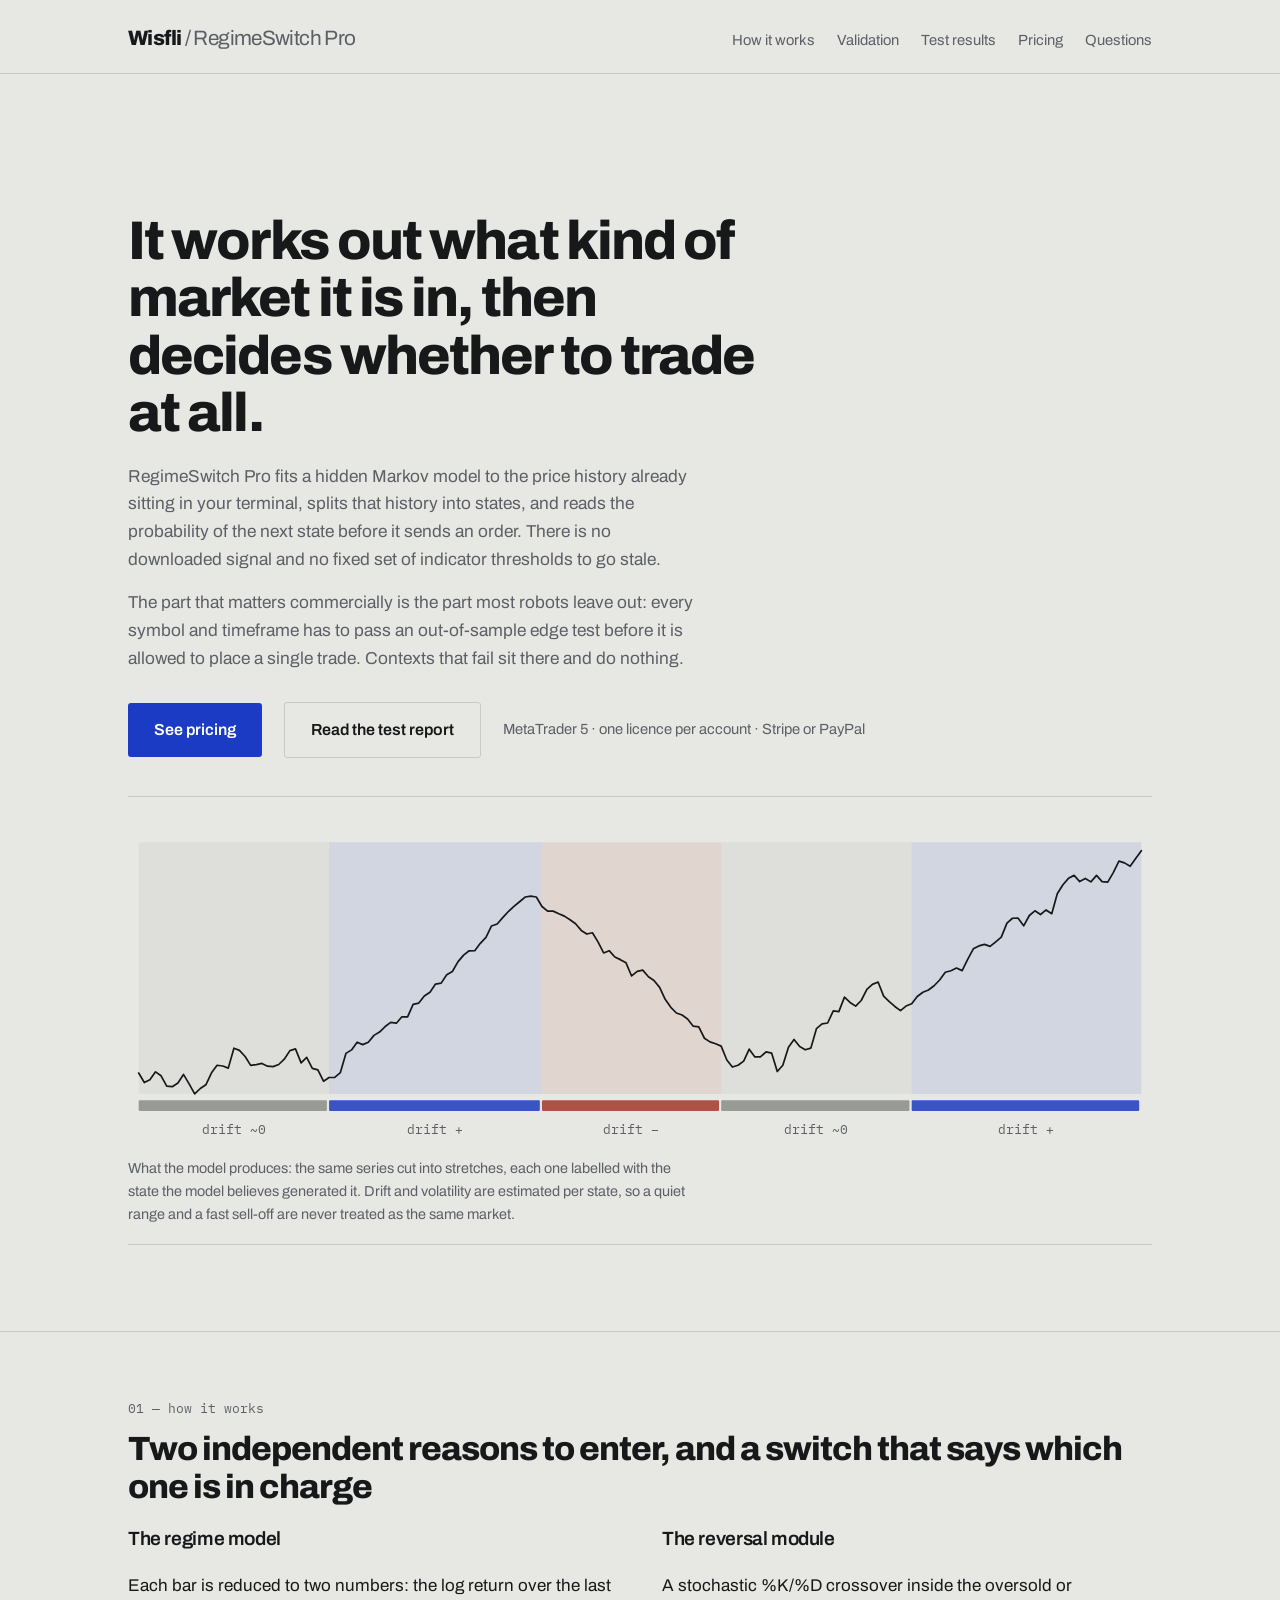
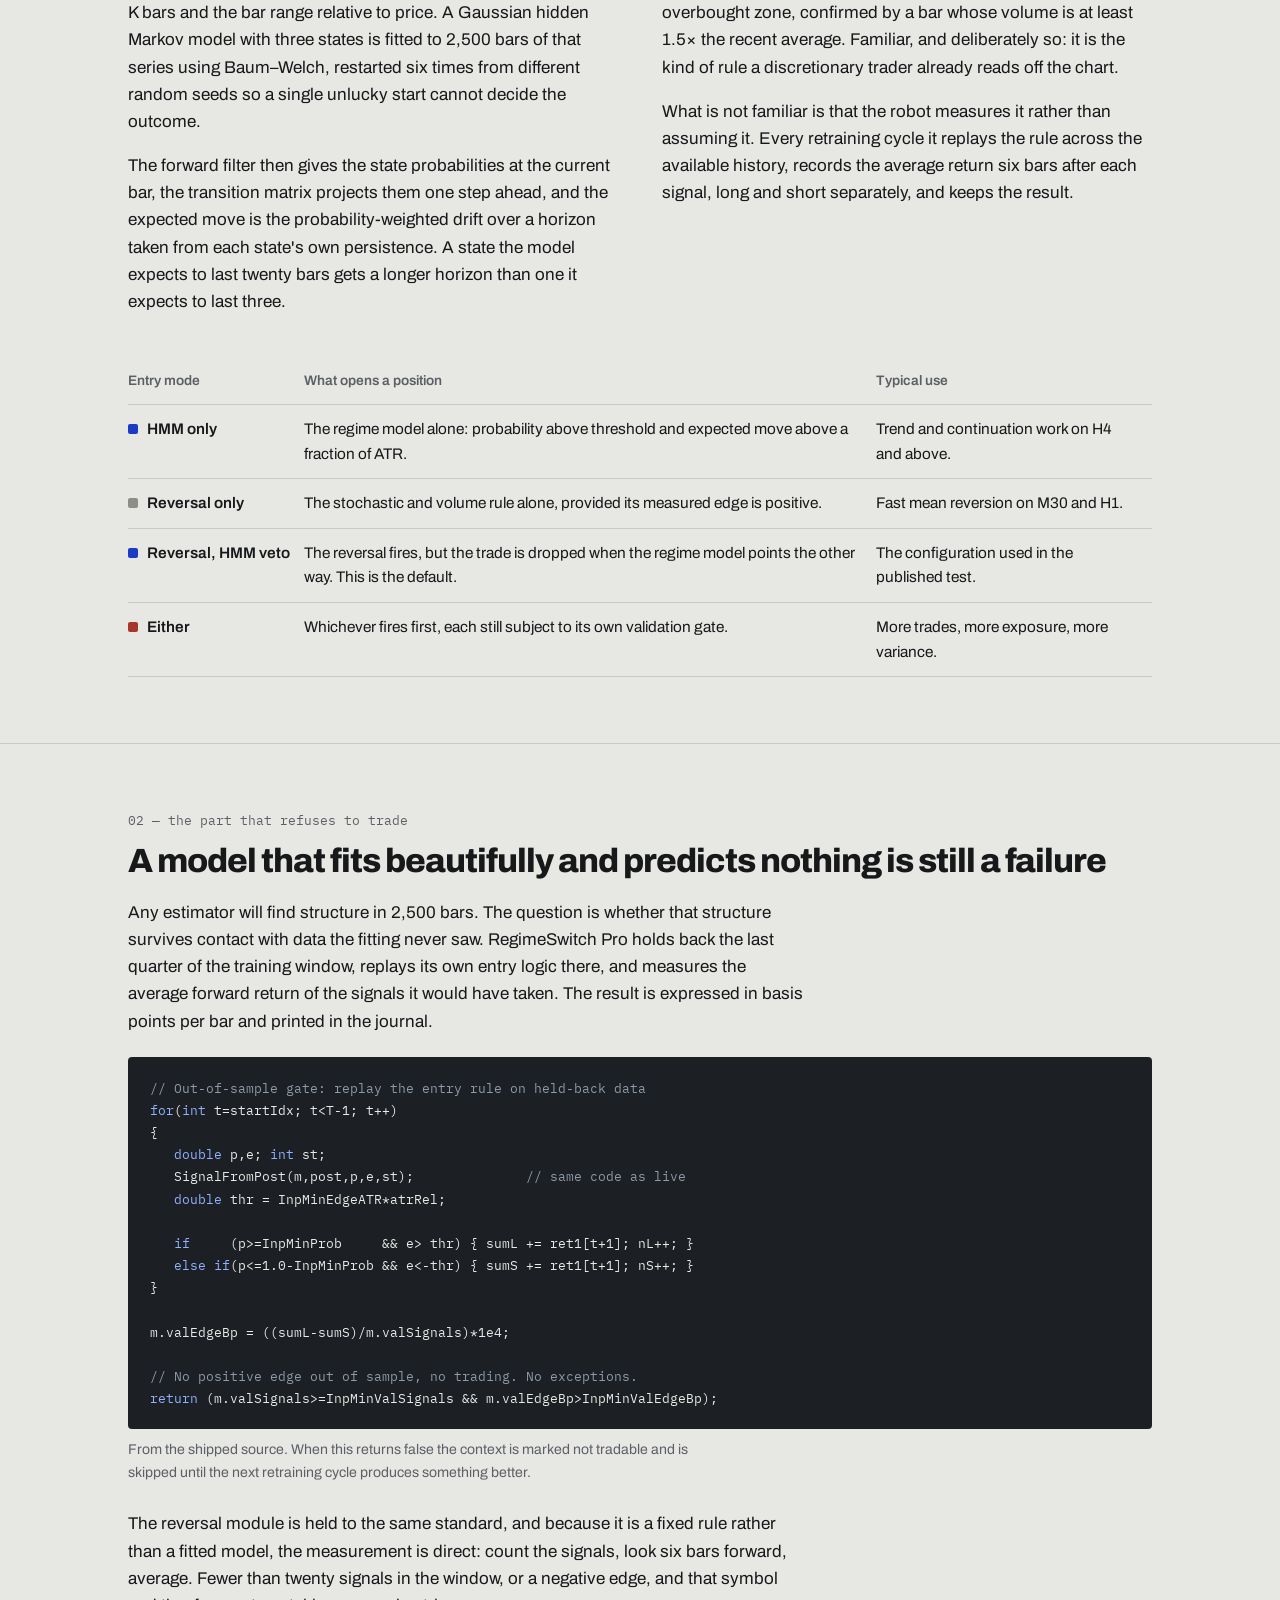
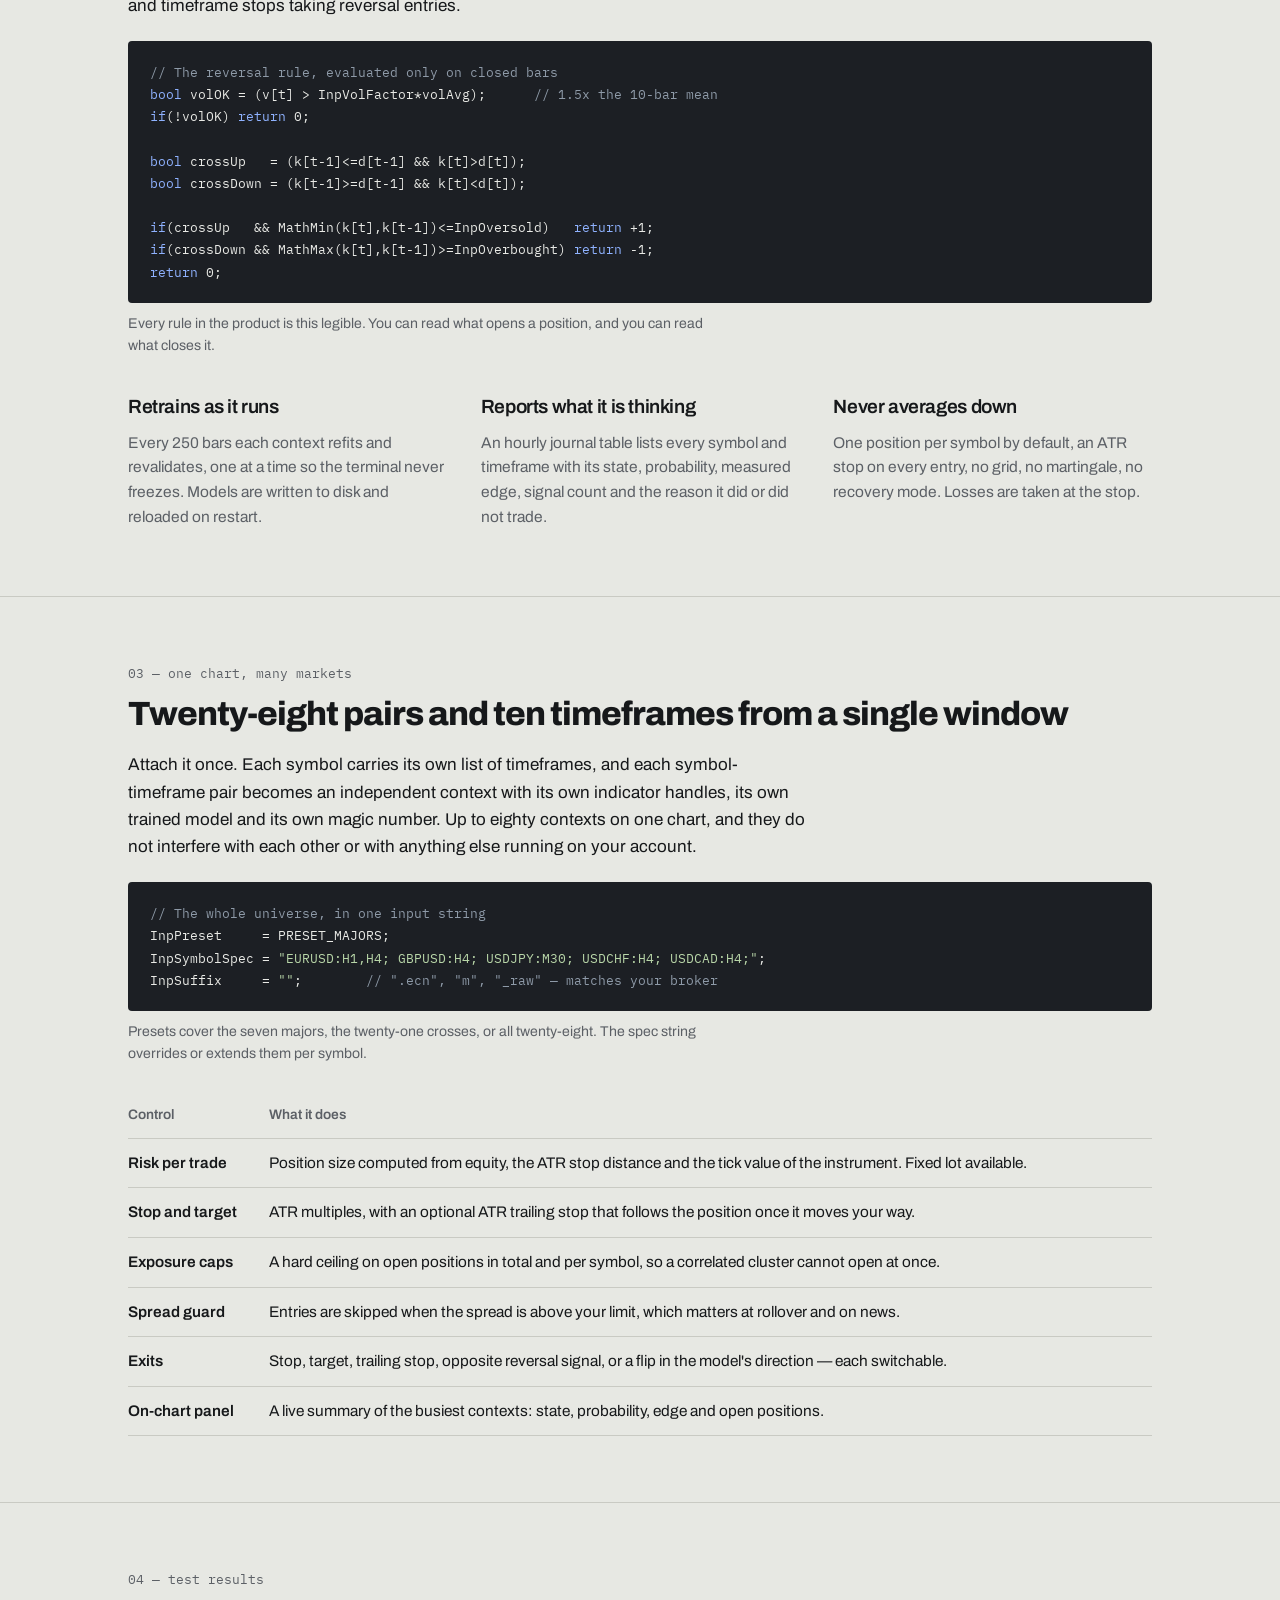
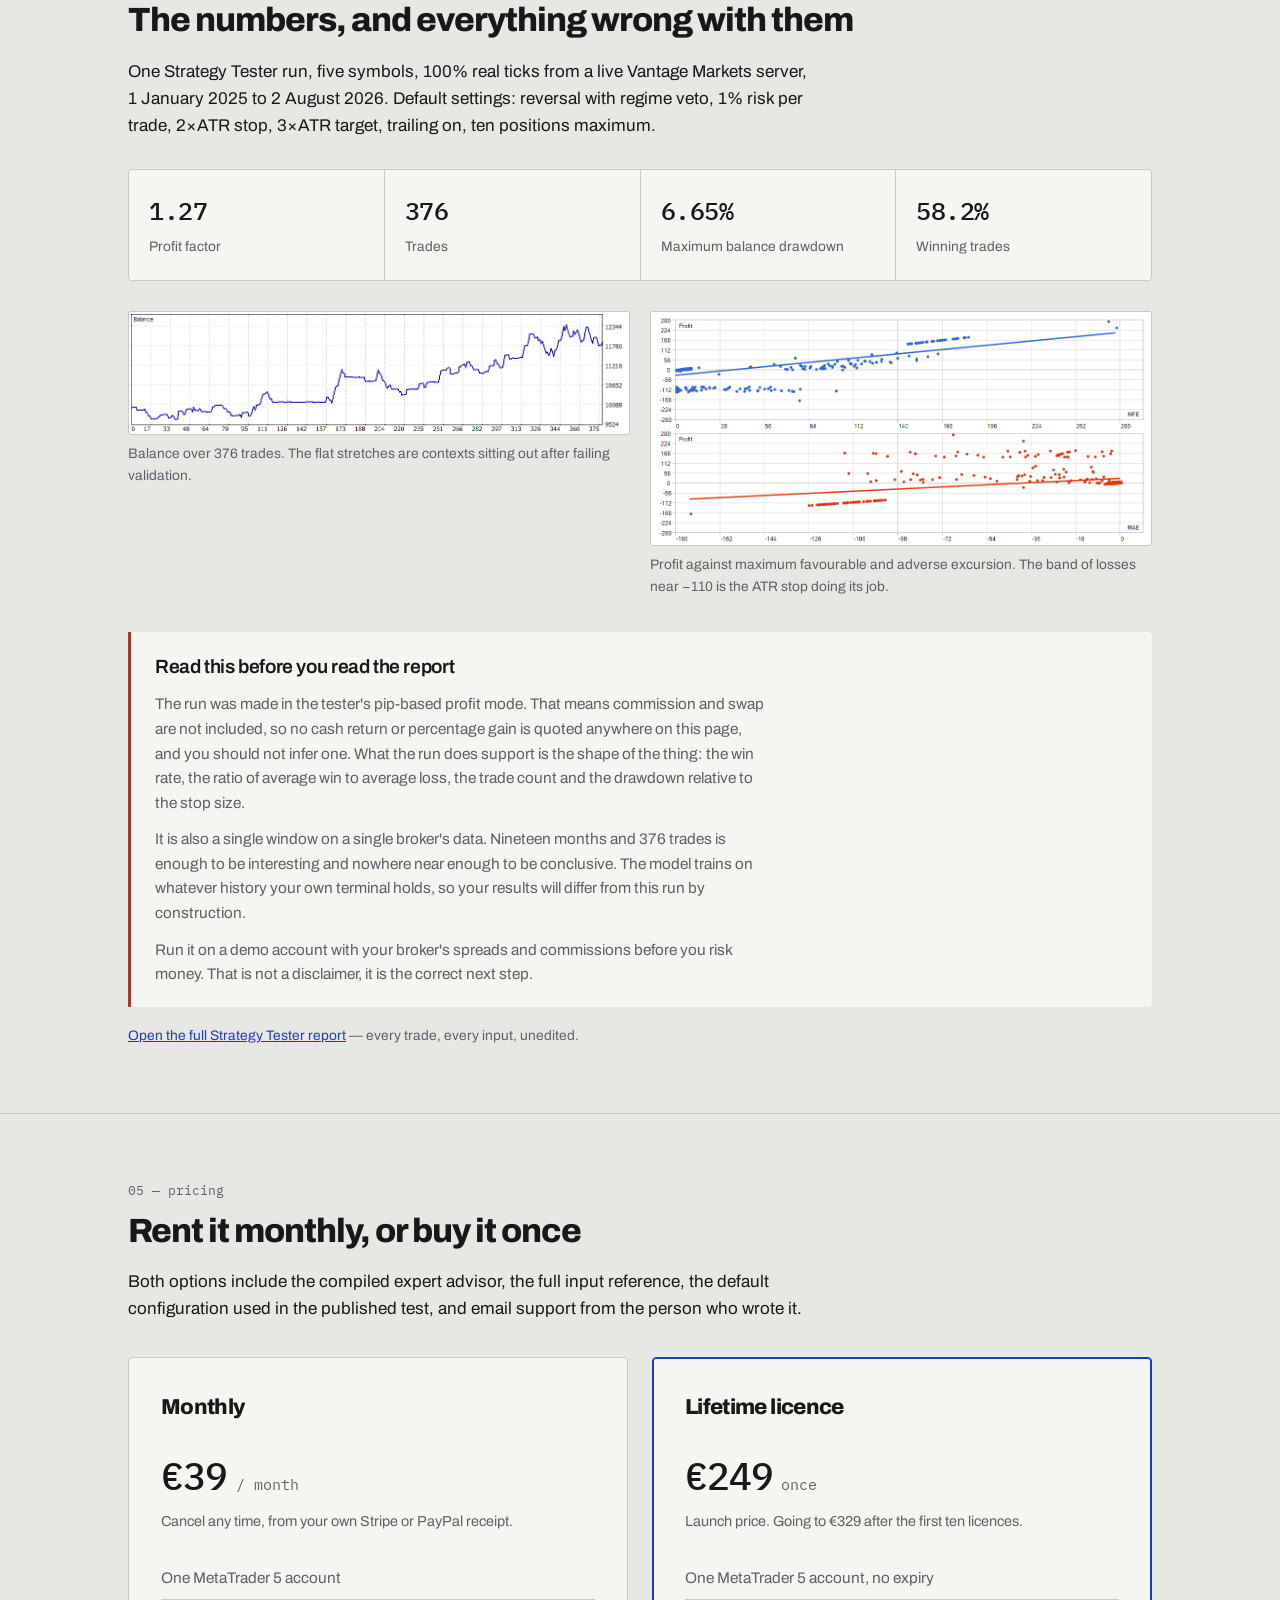
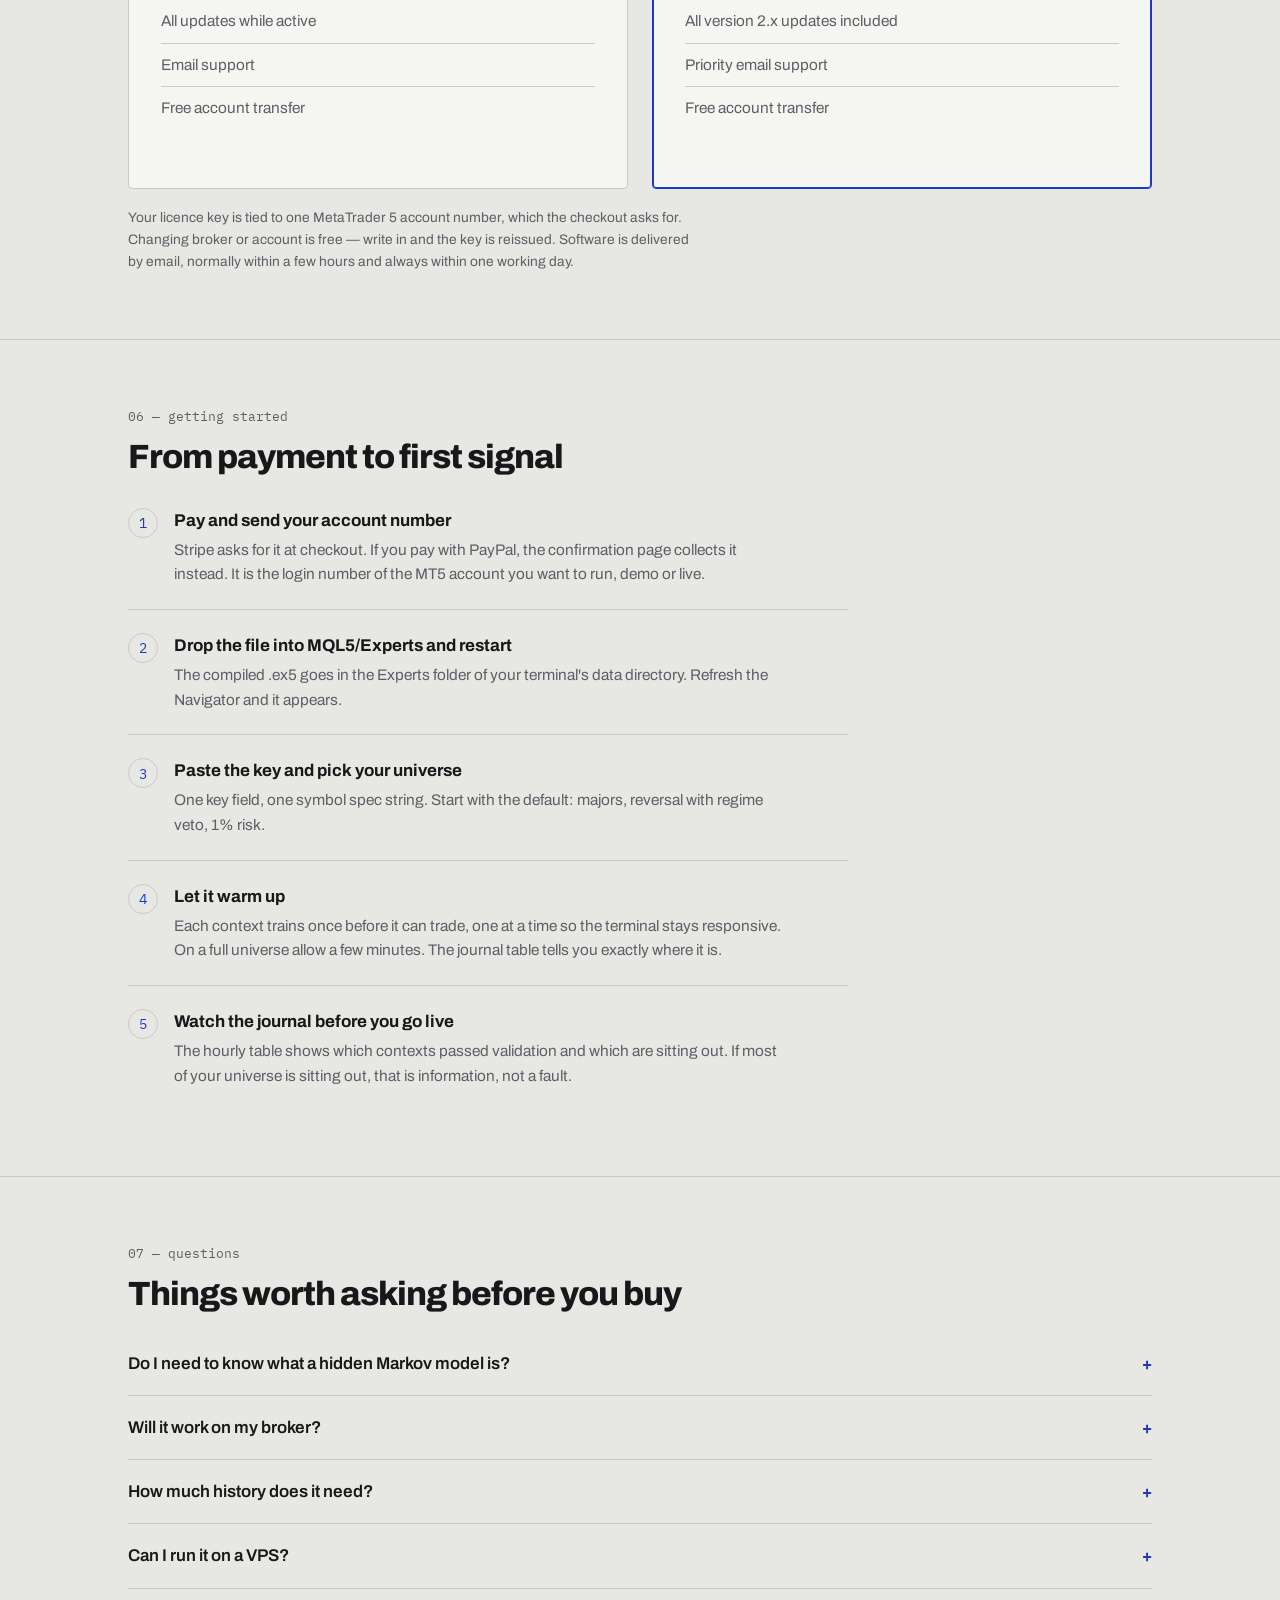
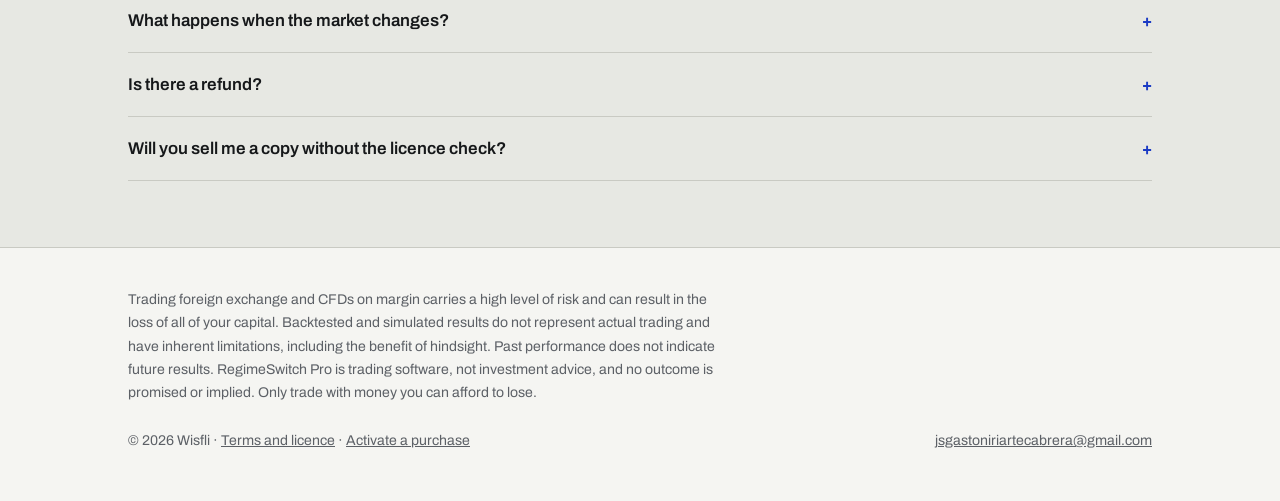
==== commit 33e934b9: "Update index.html" ====
--- a/index.html
+++ b/index.html
@@ -390,8 +390,15 @@
           <li>Free account transfer</li>
         </ul>
         <div class="buy-row">
-          <a class="cta" href="PASTE_STRIPE_LICENCE">Buy with card</a>
-          <a class="paypal" href="PASTE_PAYPAL_LICENCE">Buy with PayPal</a>
+          <script async
+  src="https://js.stripe.com/v3/buy-button.js">
+</script>
+
+<stripe-buy-button
+  buy-button-id="buy_btn_1UFBRf9abIQixlisOyLEXGhu"
+  publishable-key="pk_live_51TZyif9abIQixliscbpfVG3y2wD28GUvAfE7BnvbENBMOyUQMqE4Dh954G2zII0HNpZ6dTZxUJg4kpncQrUL266Z00nJ9nMGOT"
+>
+</stripe-buy-button>
         </div>
       </div>
     </div>
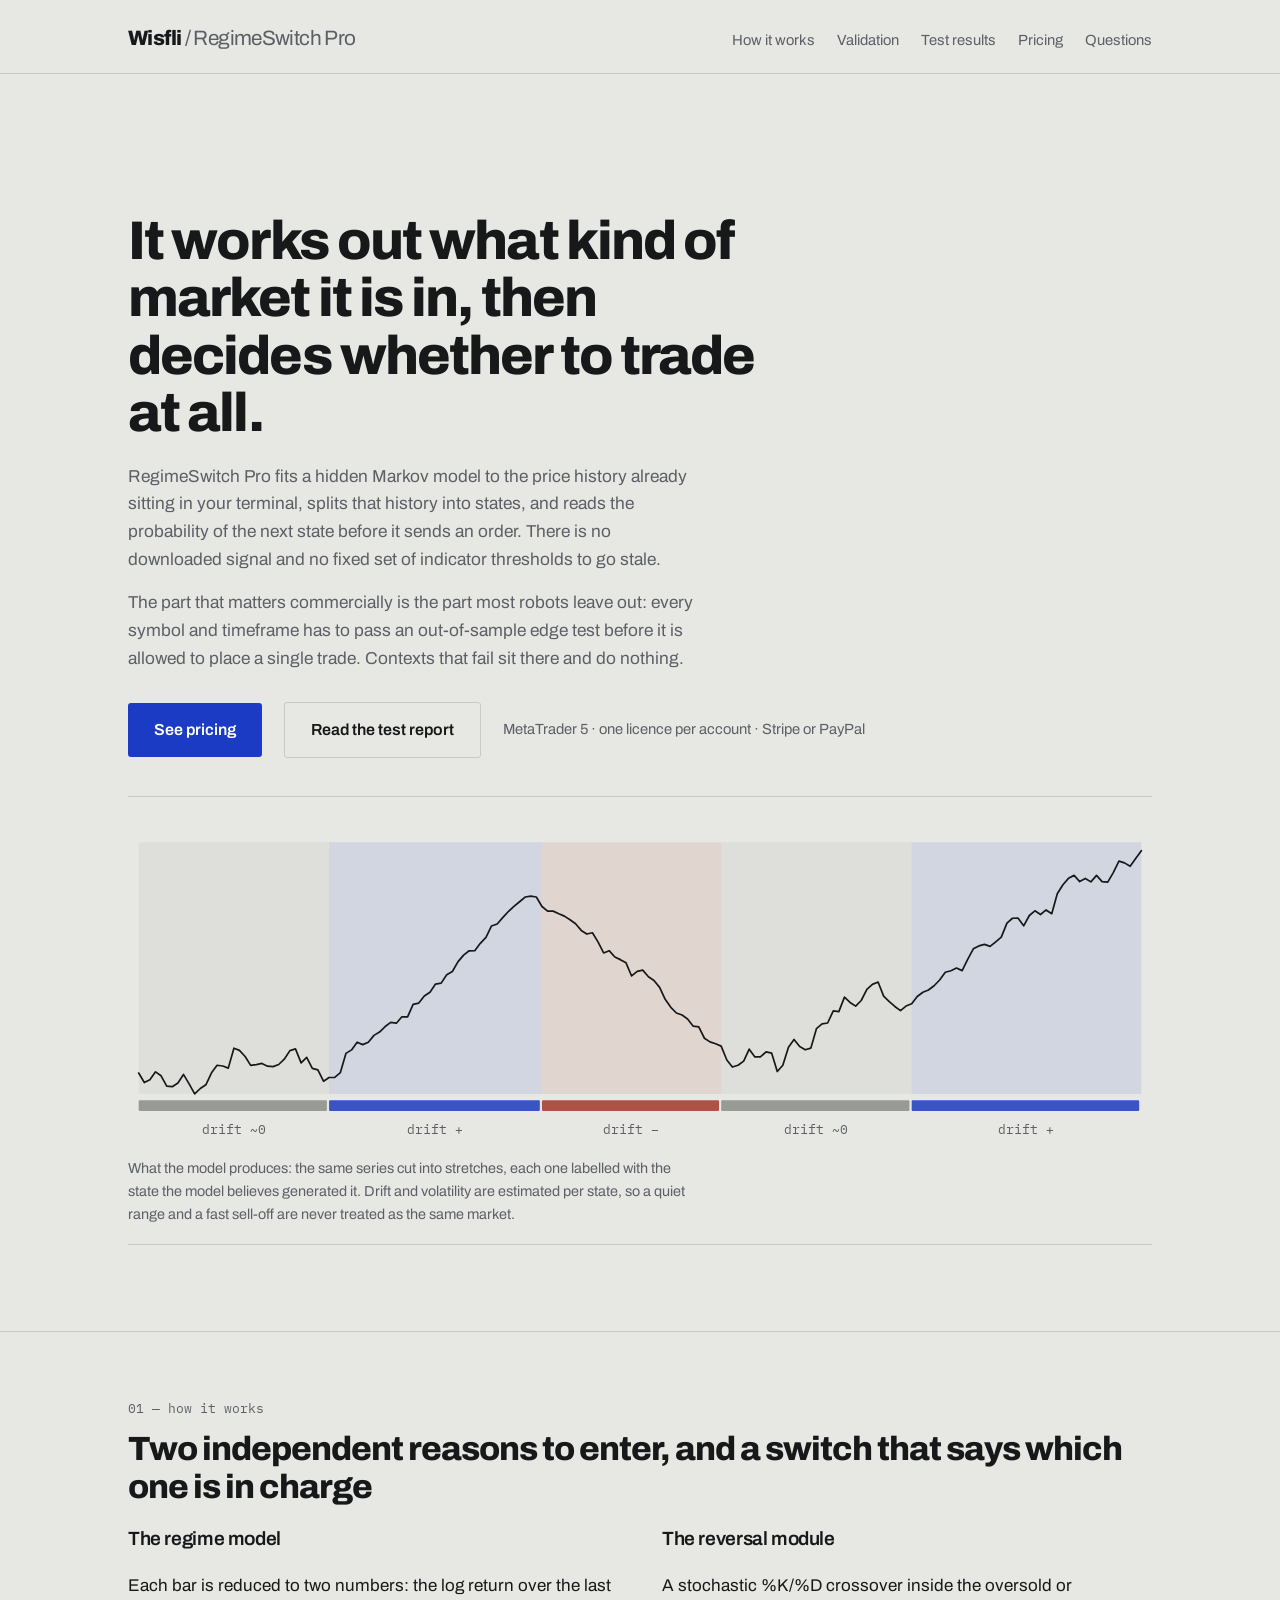
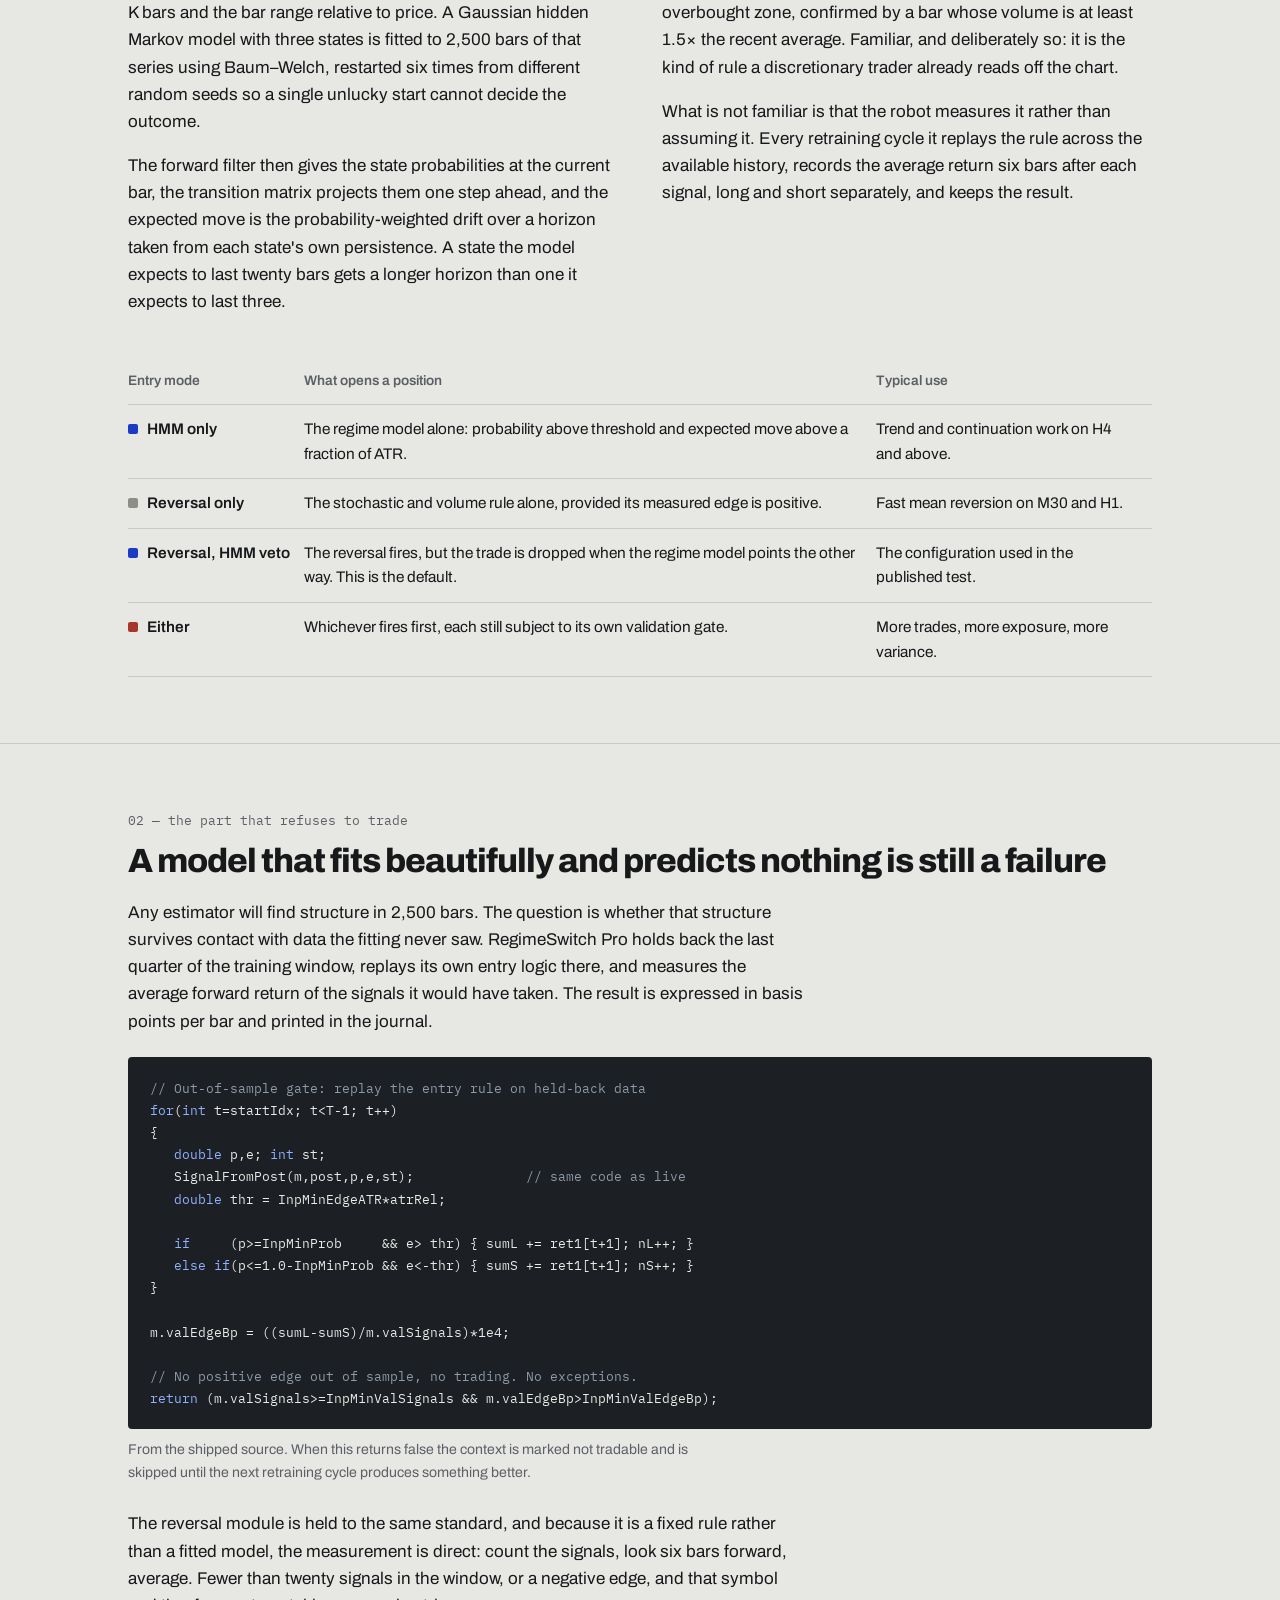
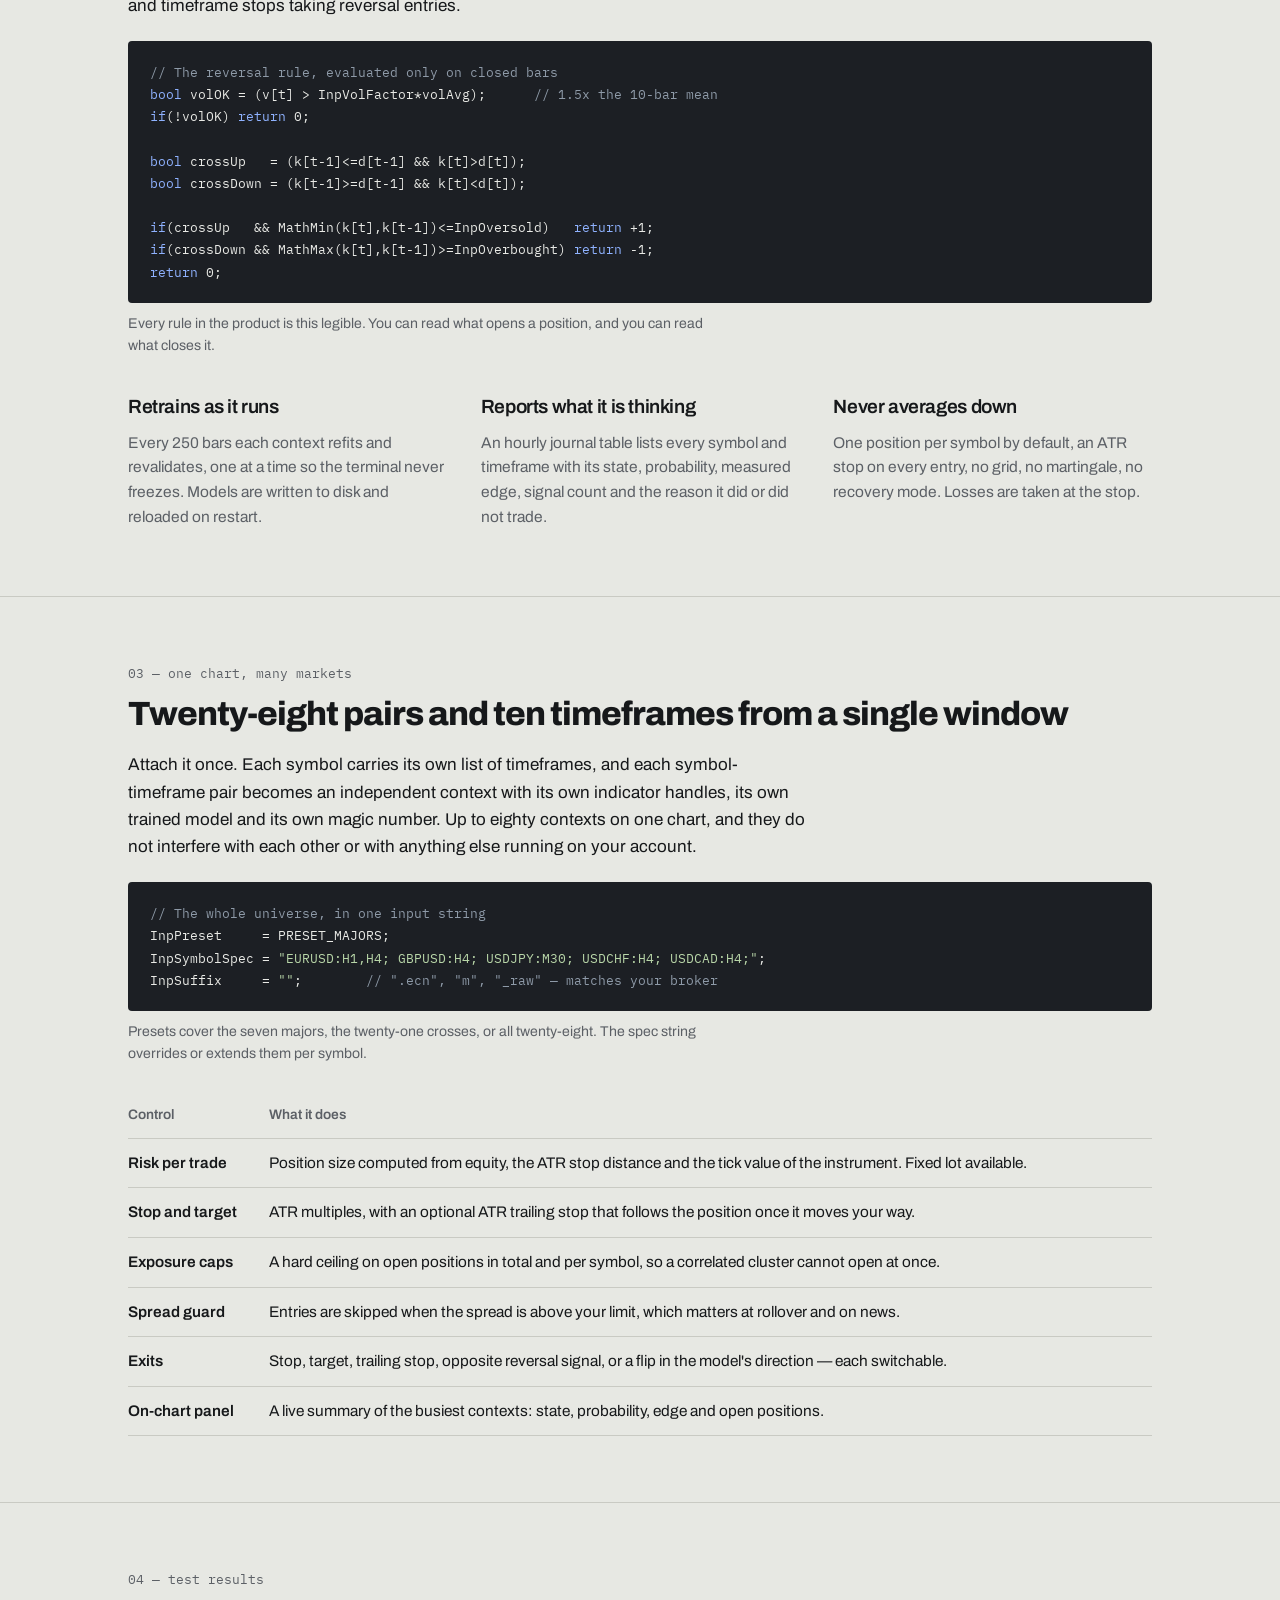
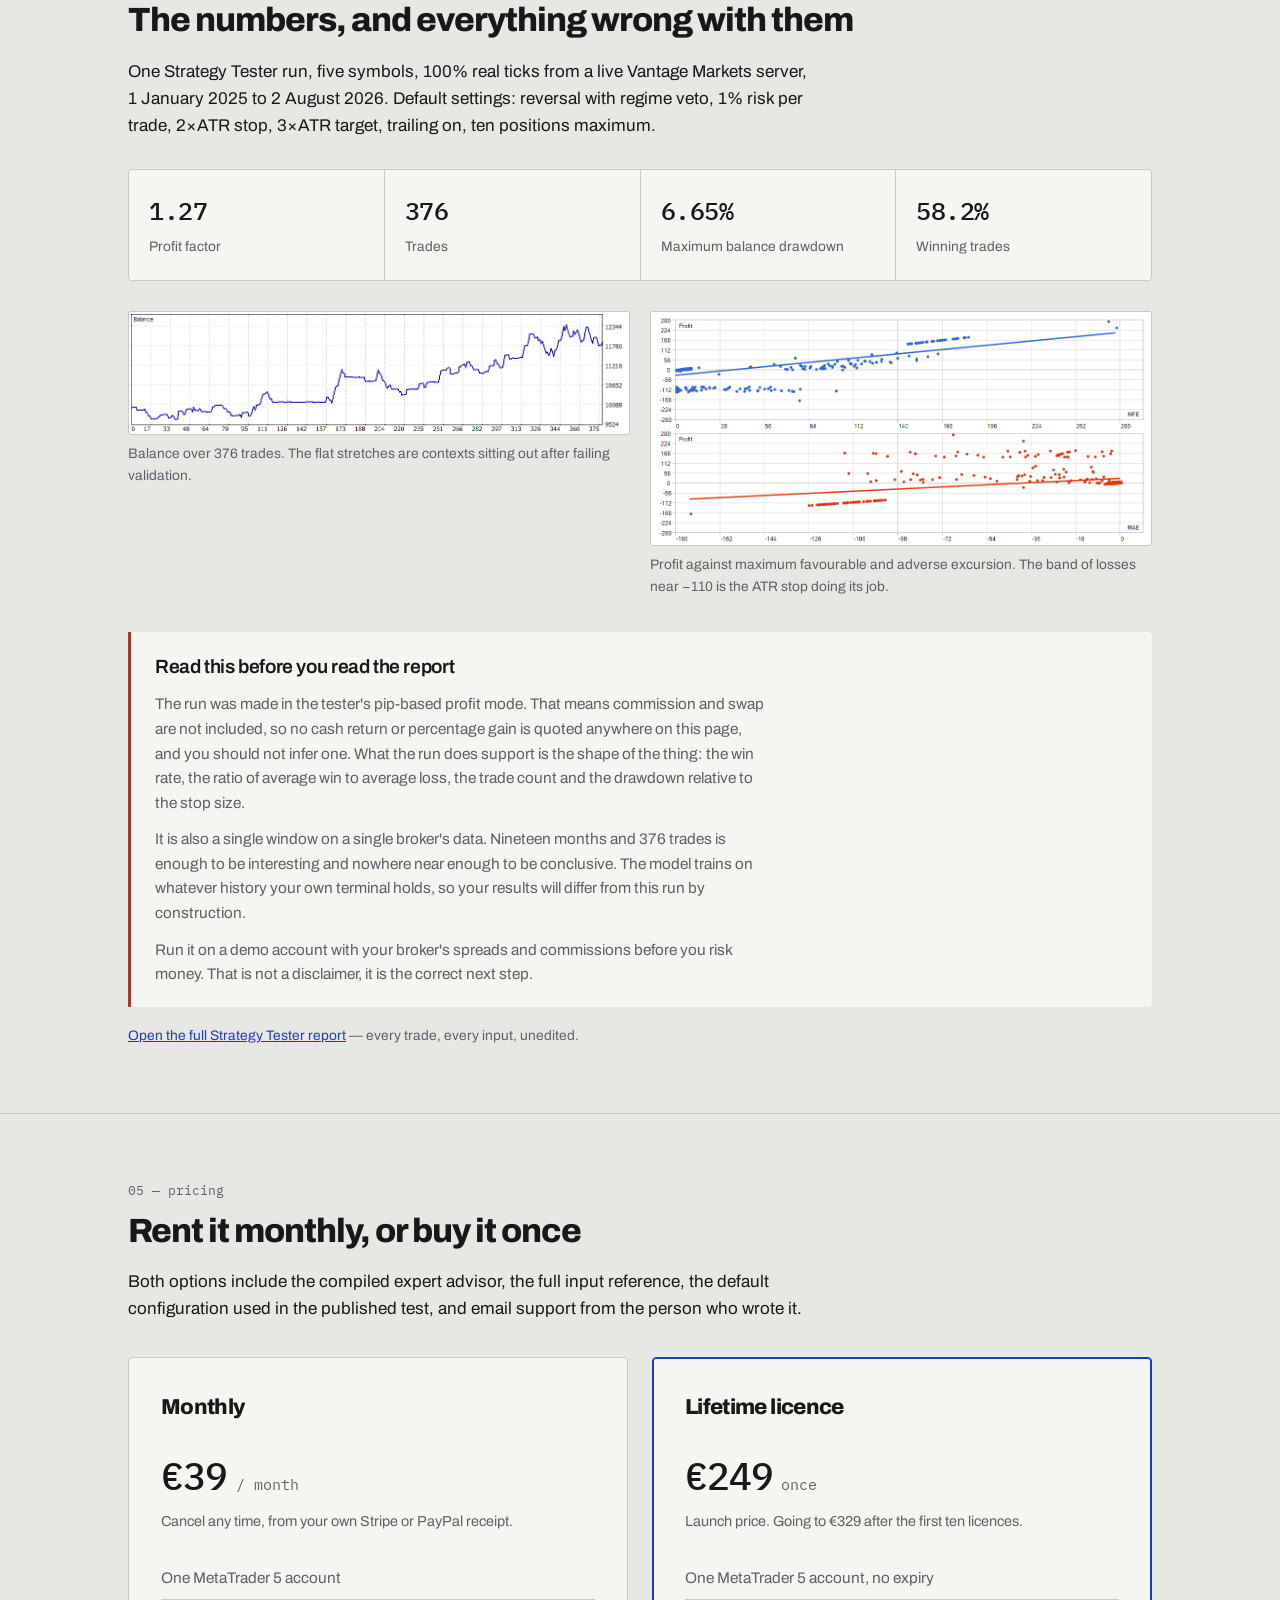
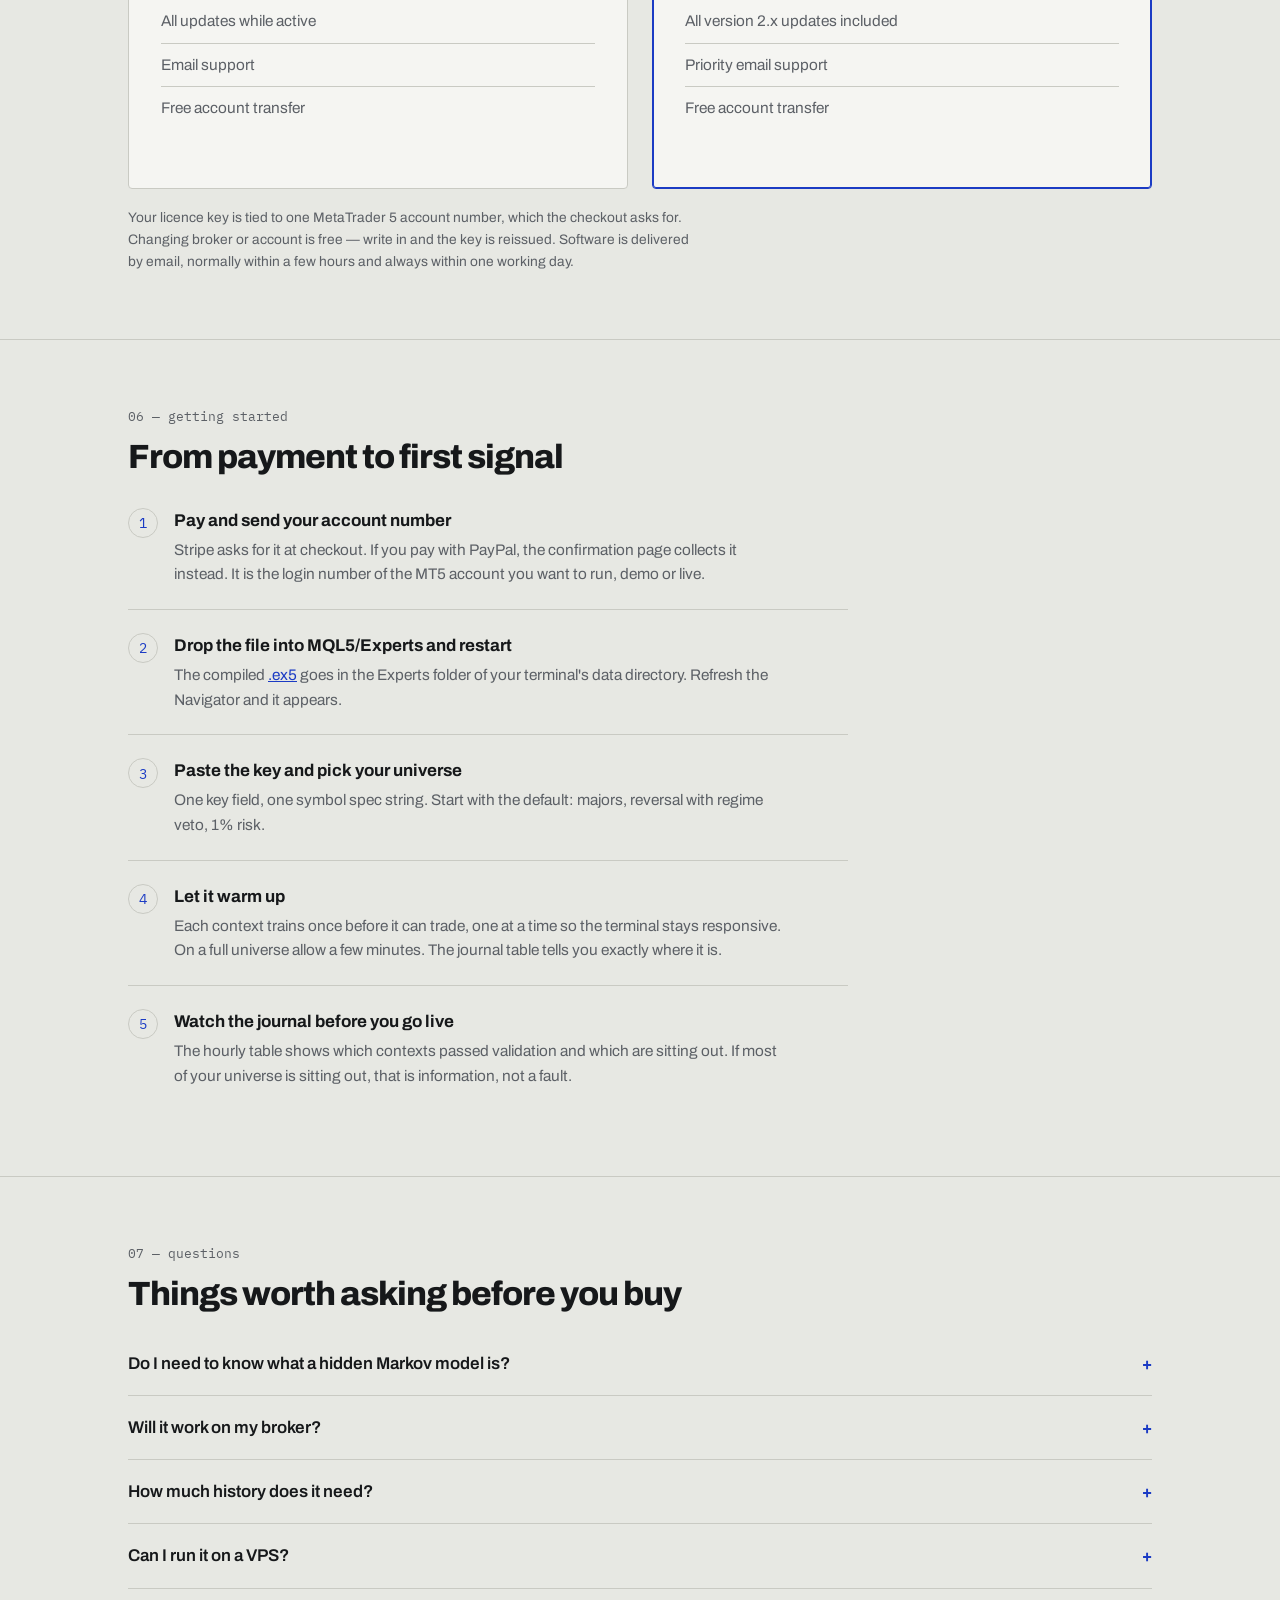
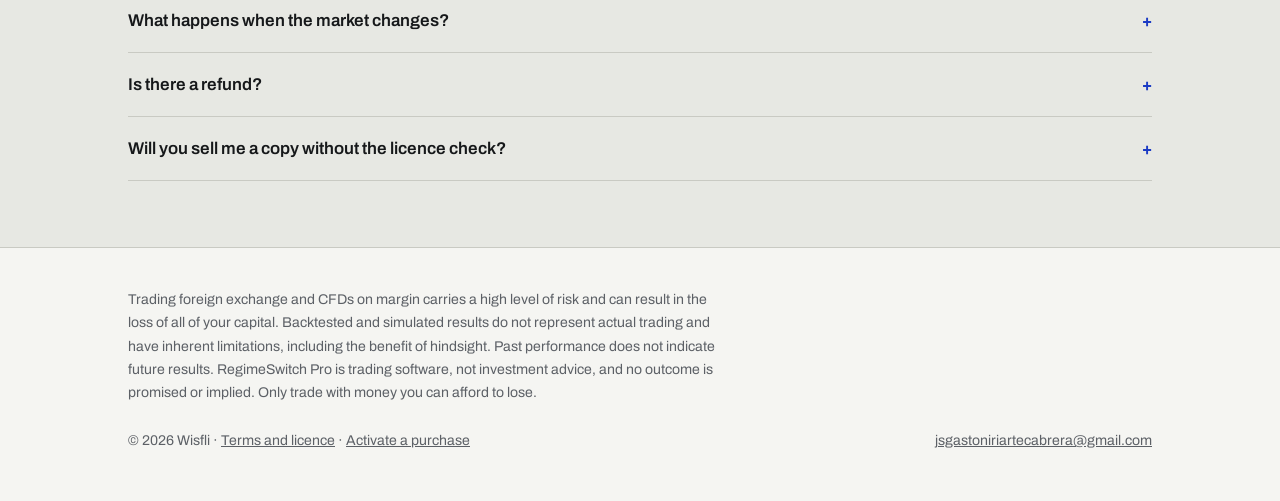
==== commit 2152fc99: "Clarify .ex5 file placement instructions Updated instructions for file placement in the Experts fold" ====
--- a/index.html
+++ b/index.html
@@ -423,7 +423,7 @@
       </li>
       <li>
         <b>Drop the file into MQL5/Experts and restart</b>
-        <p>The compiled .ex5 goes in the Experts folder of your terminal's data directory. Refresh
+        <p>The compiled <a href="HMM_Regime_MultiEA_v20.ex5">.ex5</a> goes in the Experts folder of your terminal's data directory. Refresh
            the Navigator and it appears.</p>
       </li>
       <li>
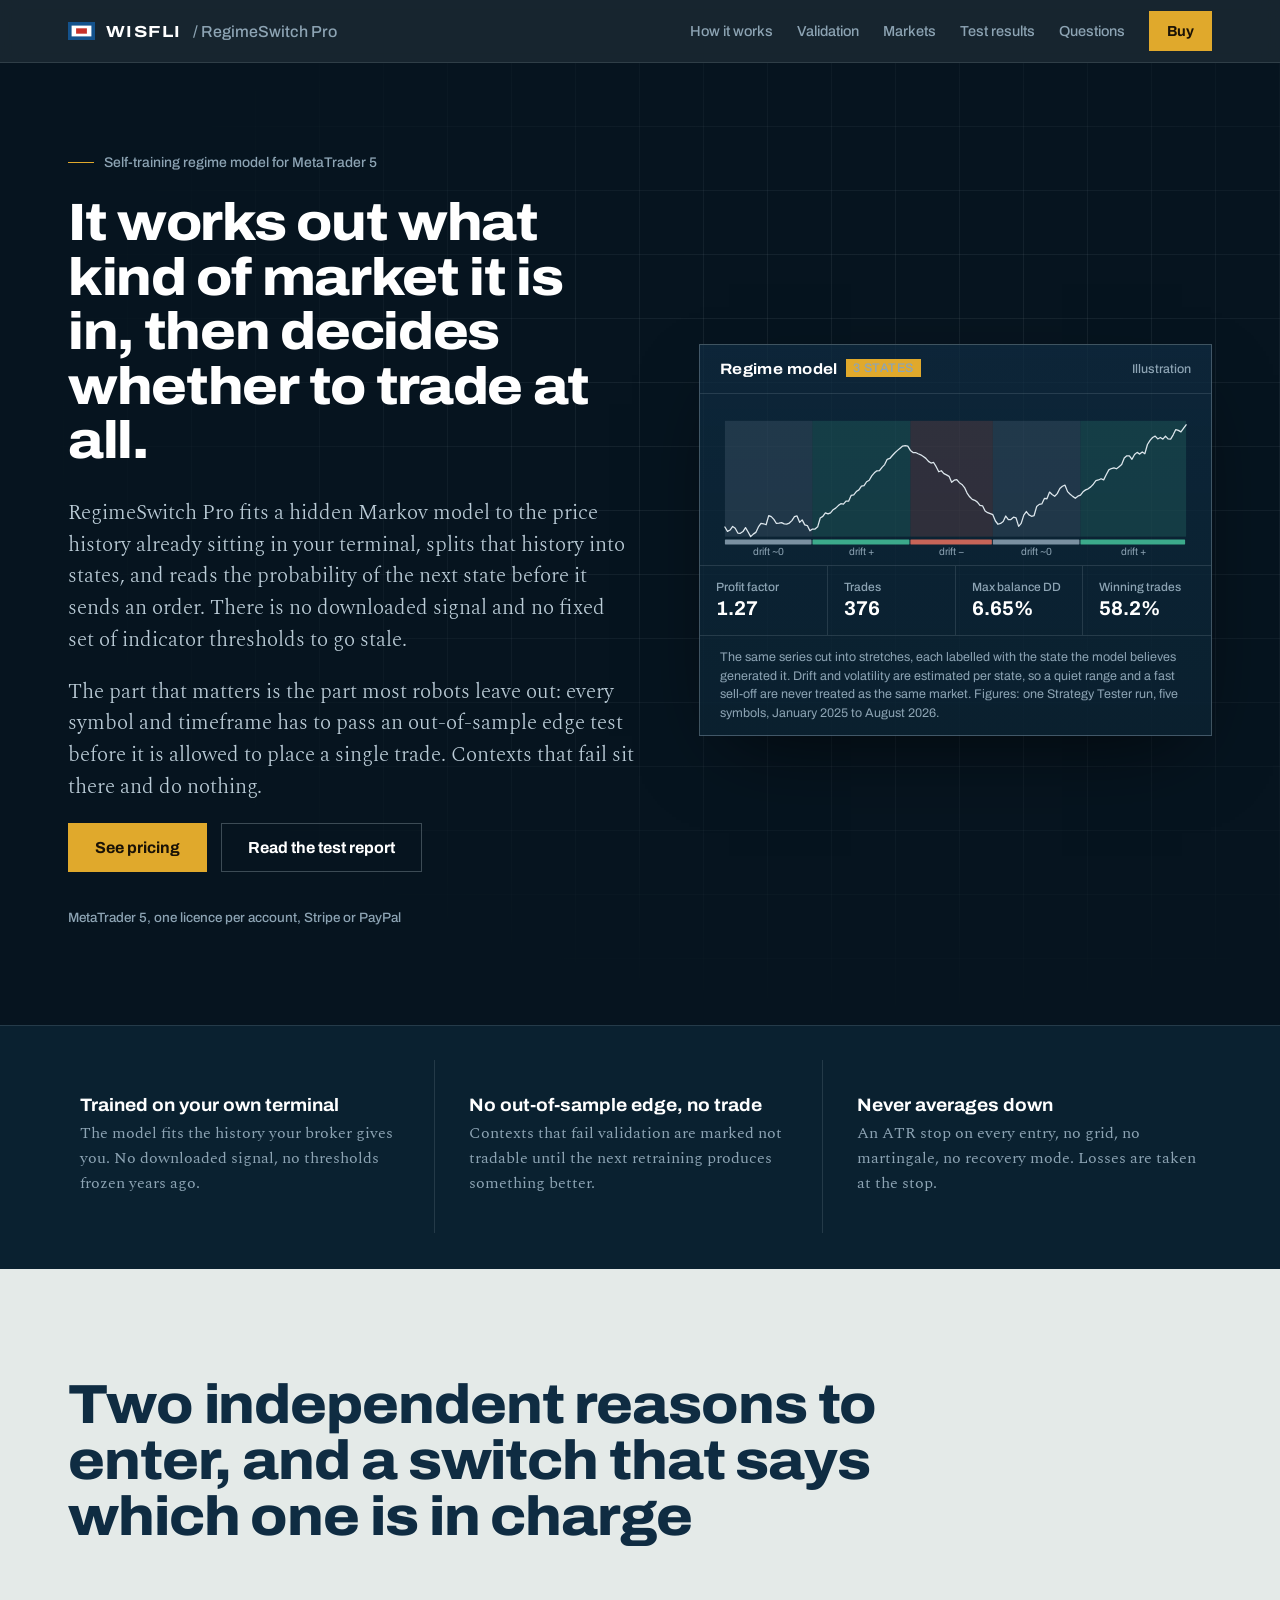
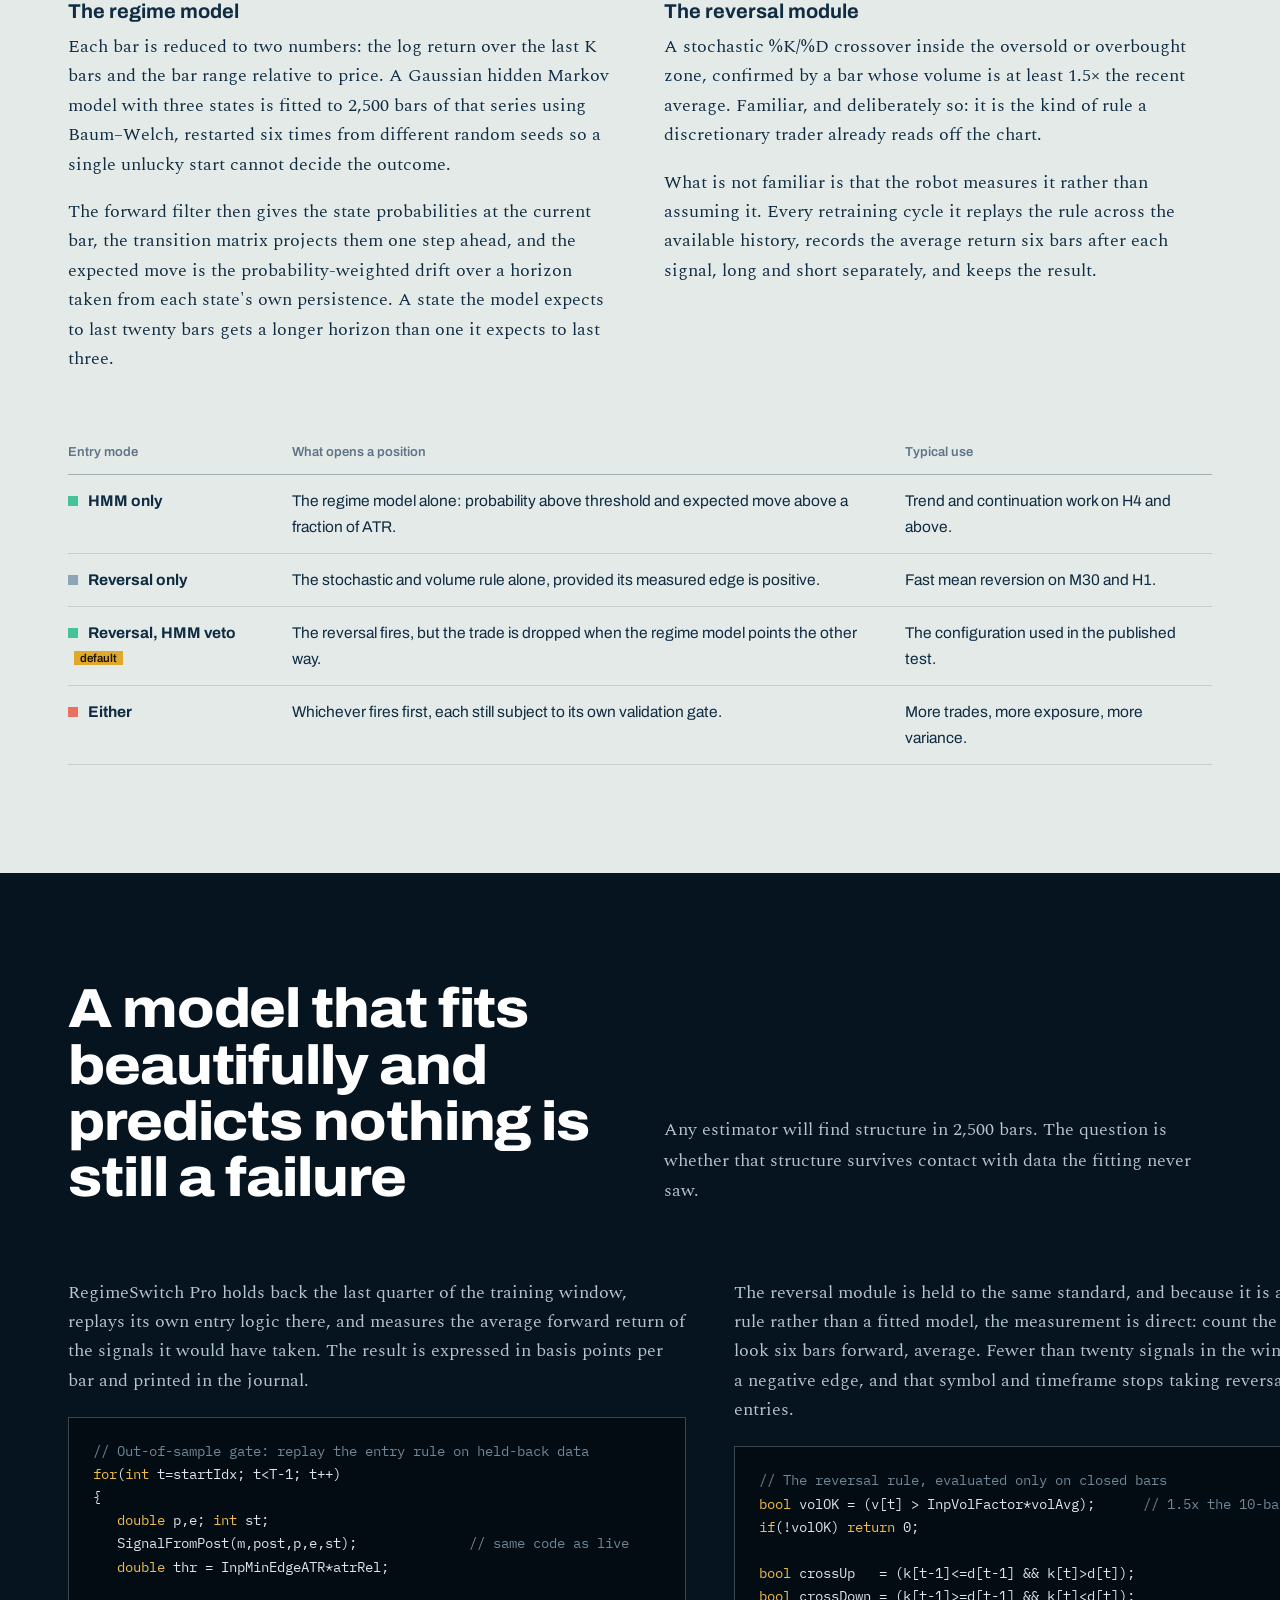
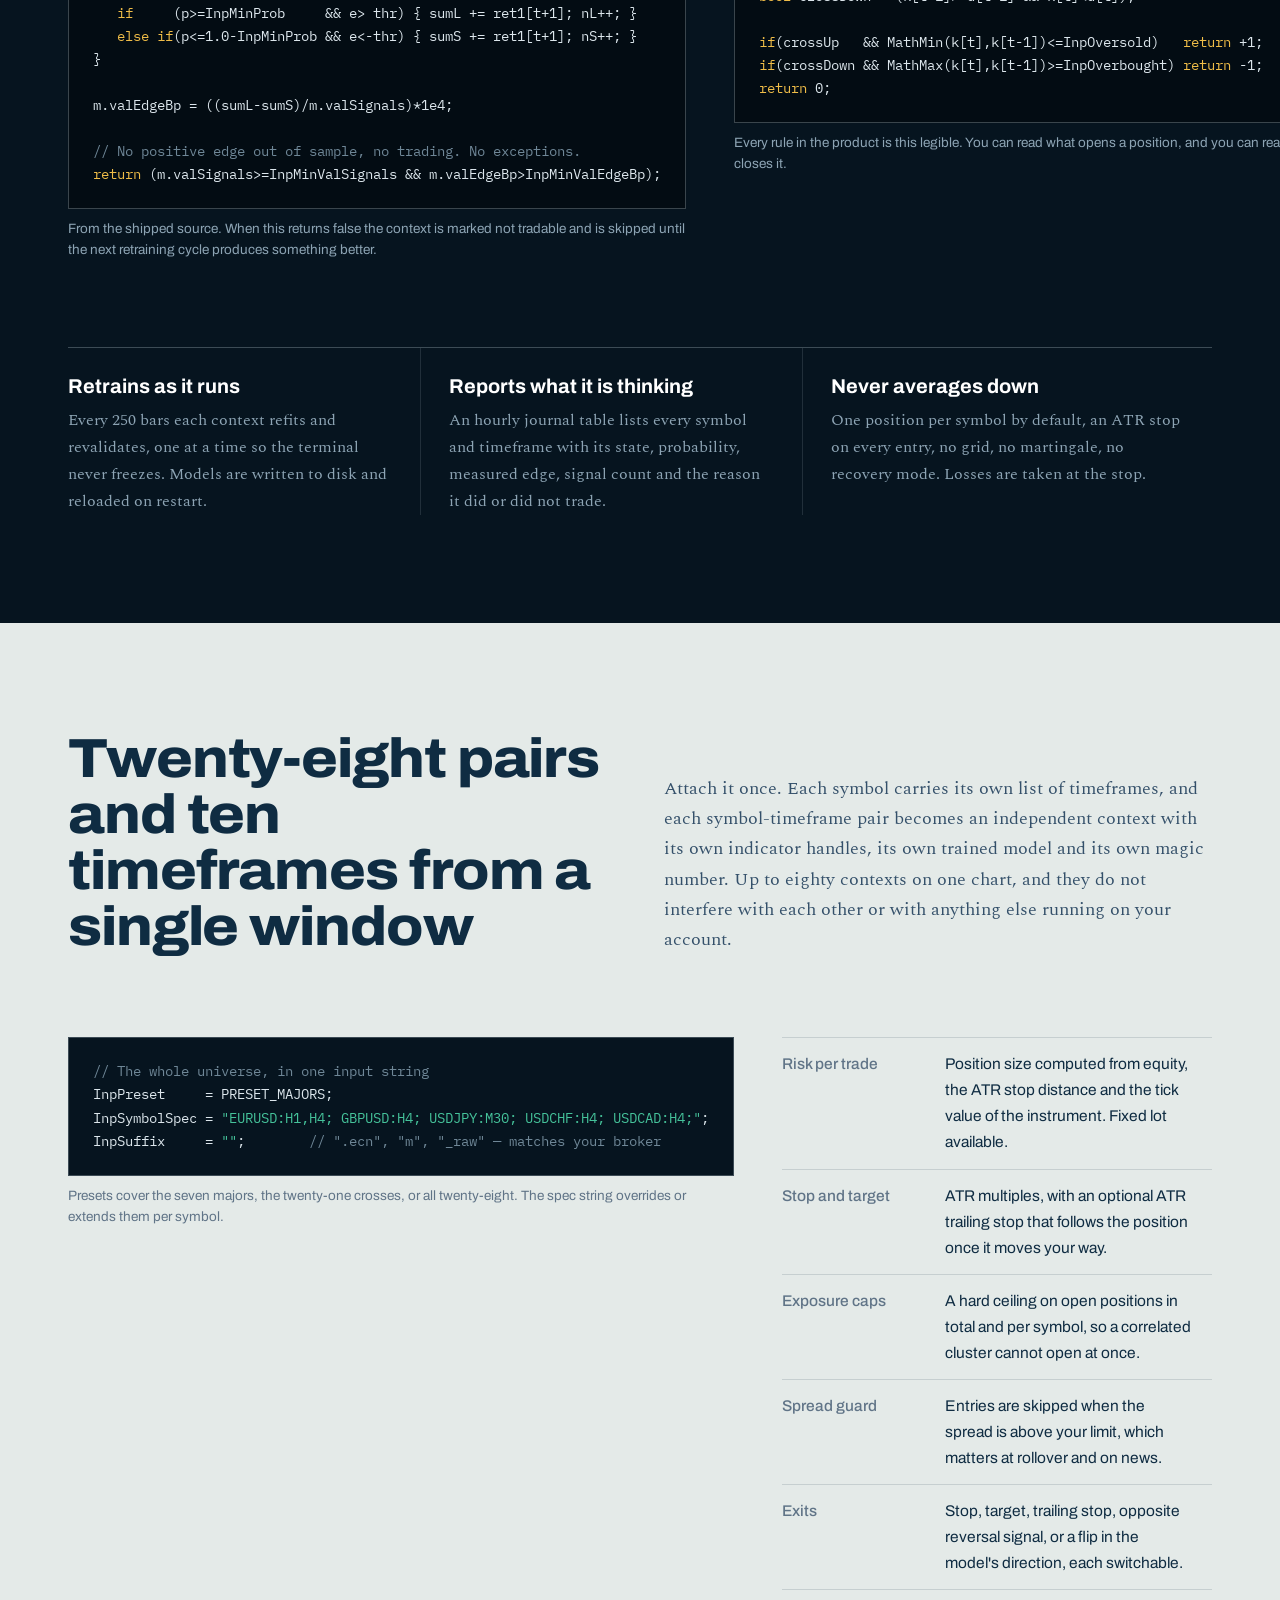
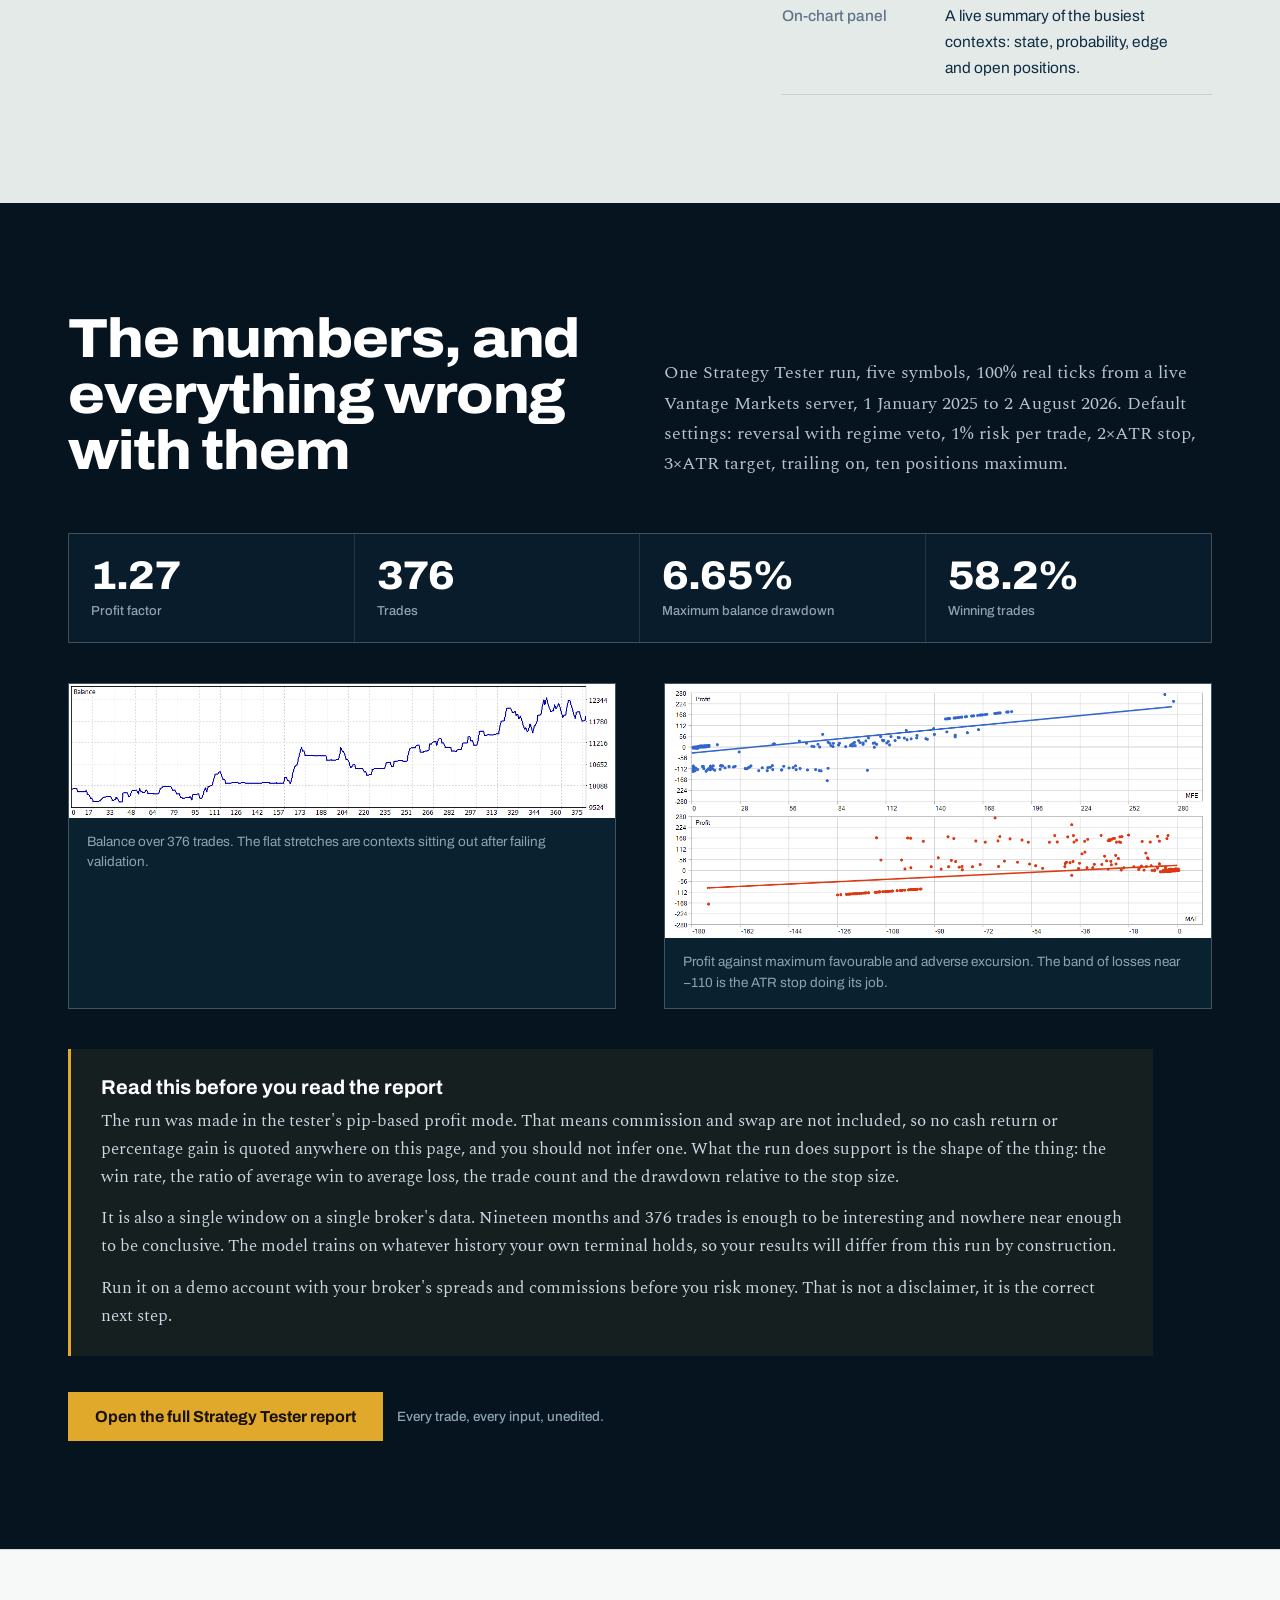
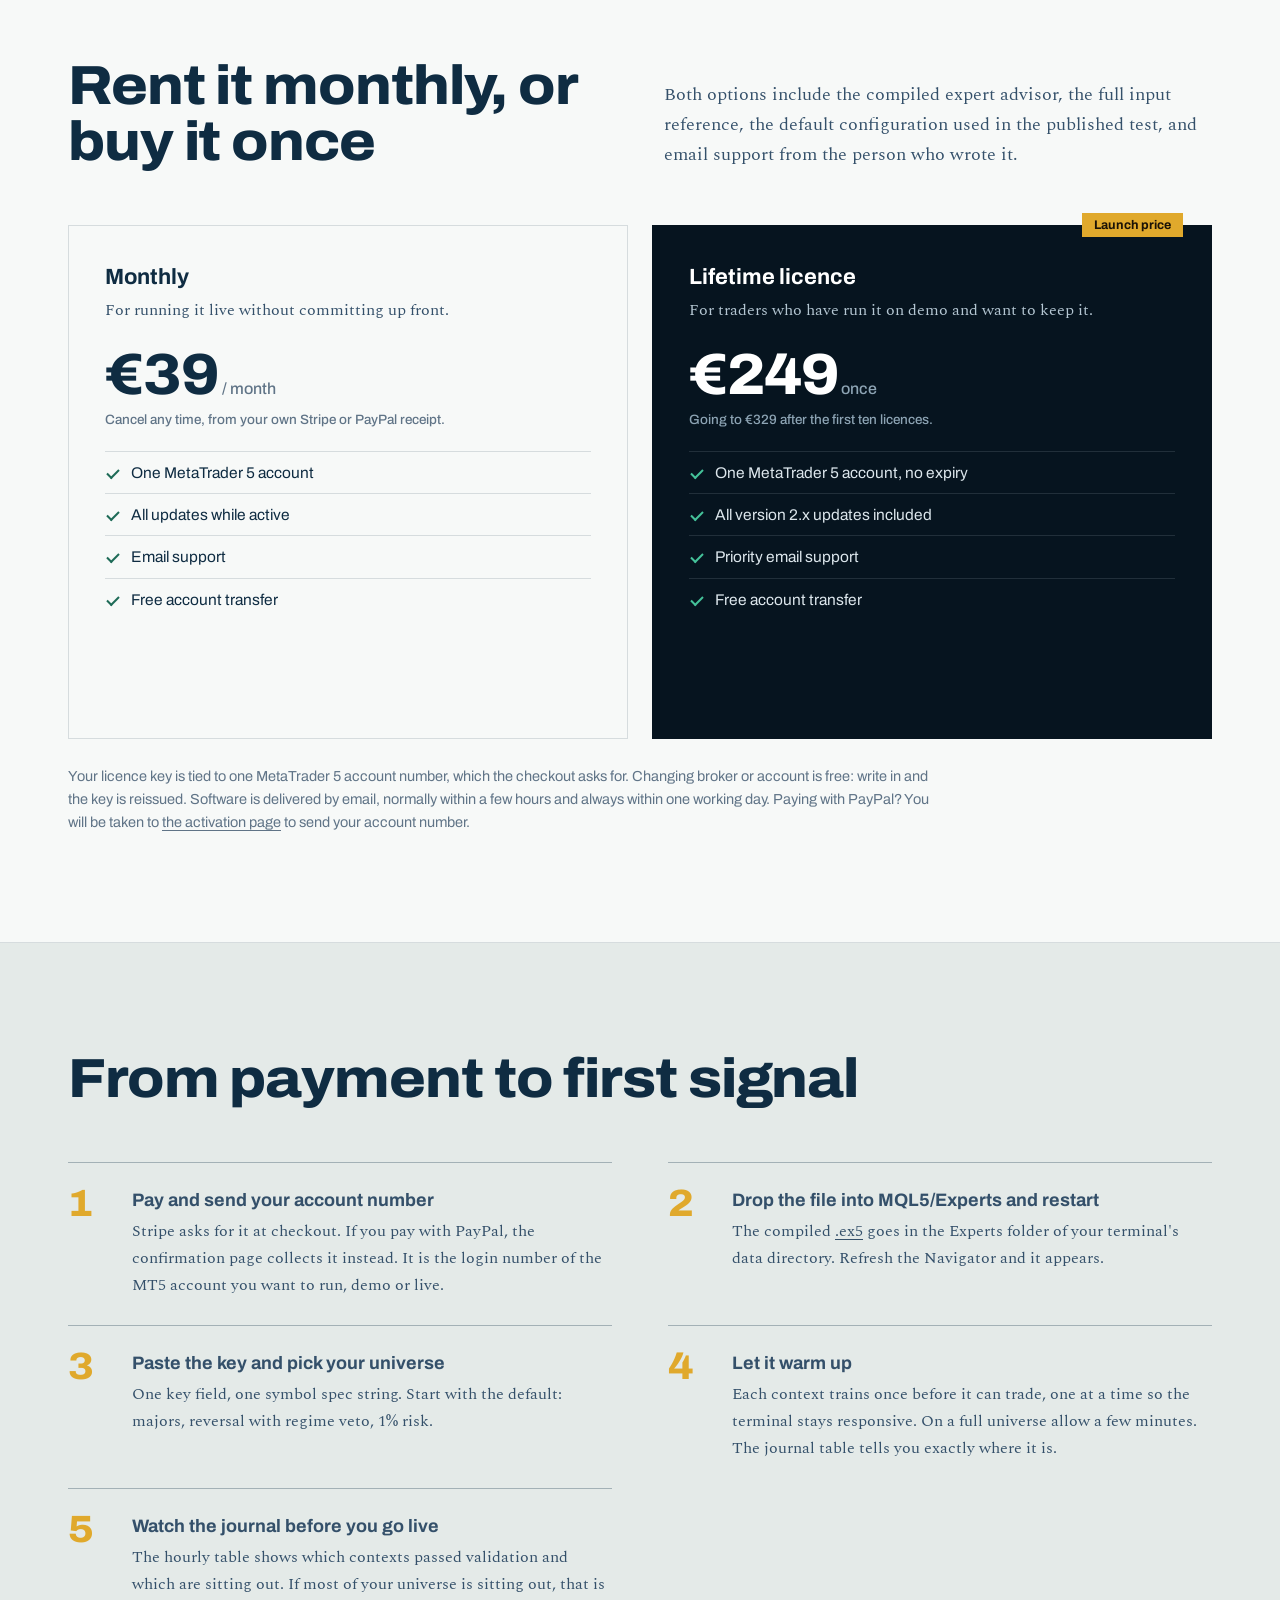
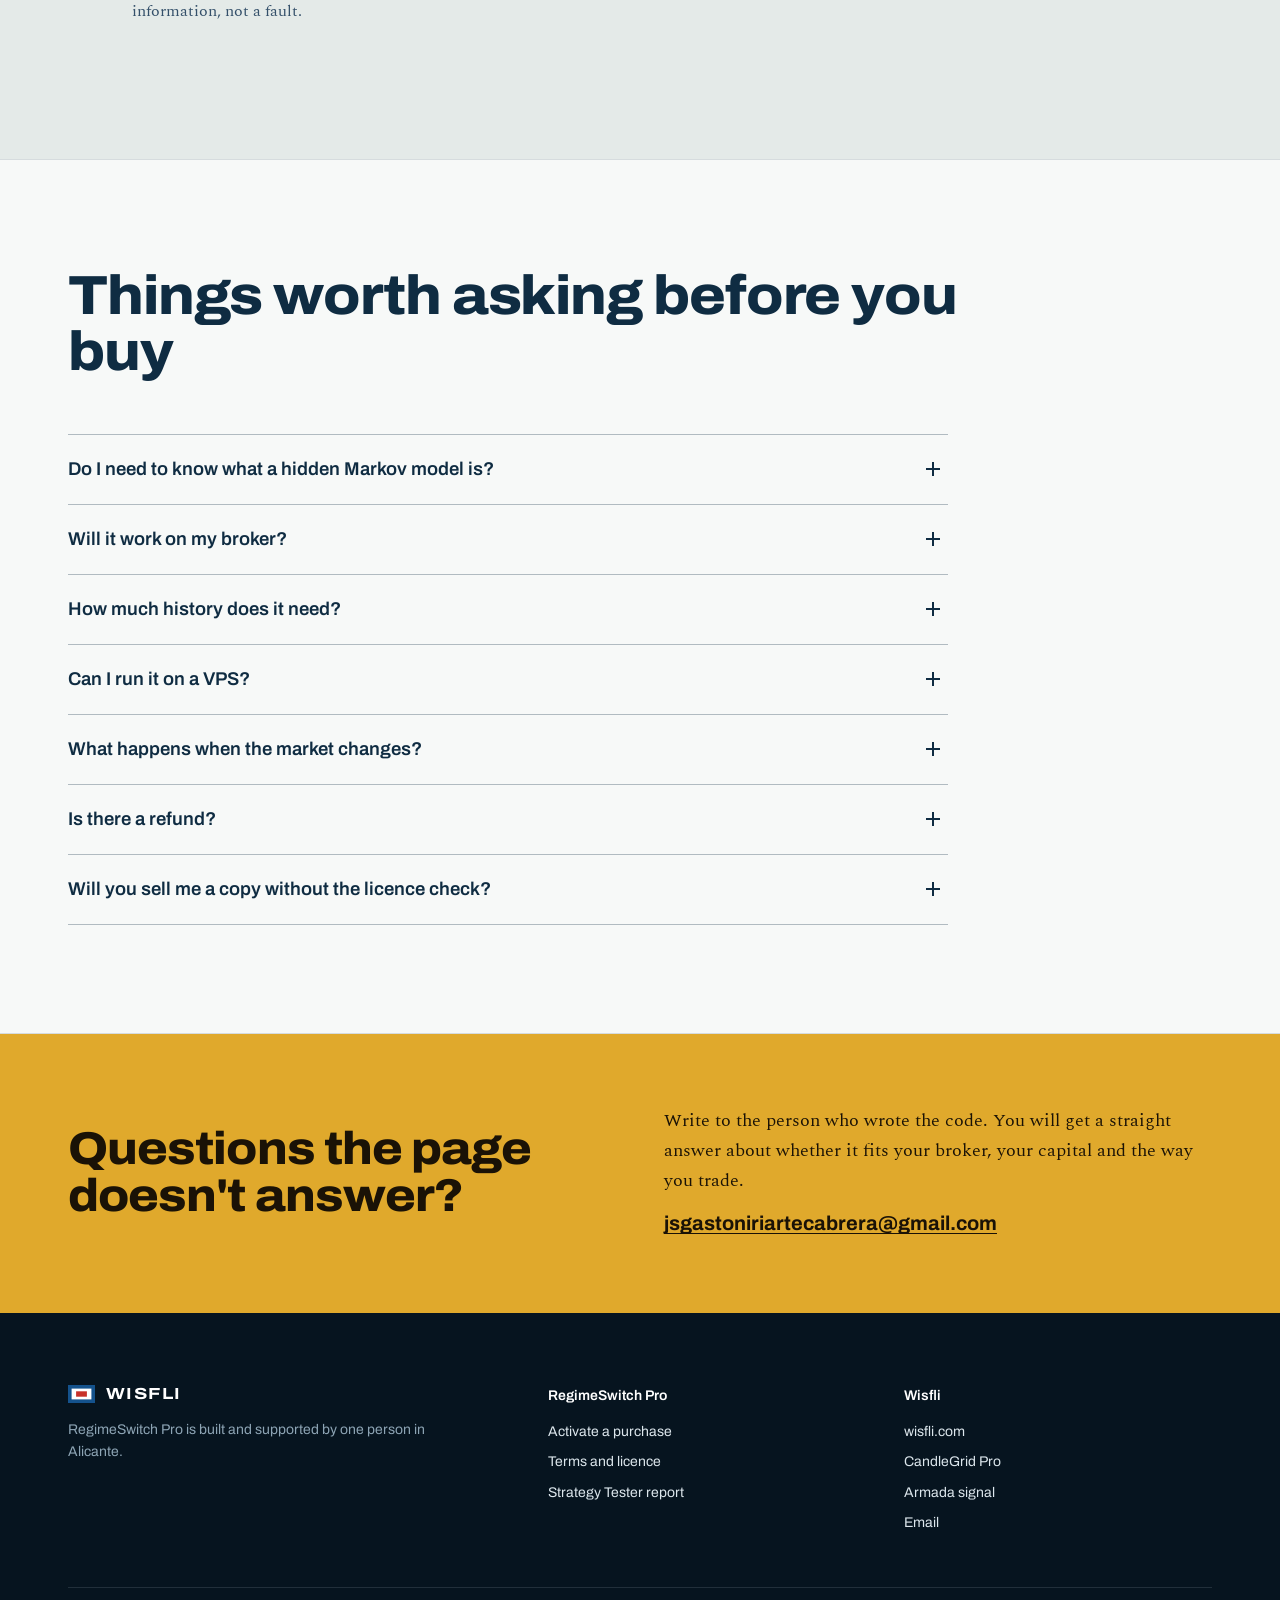
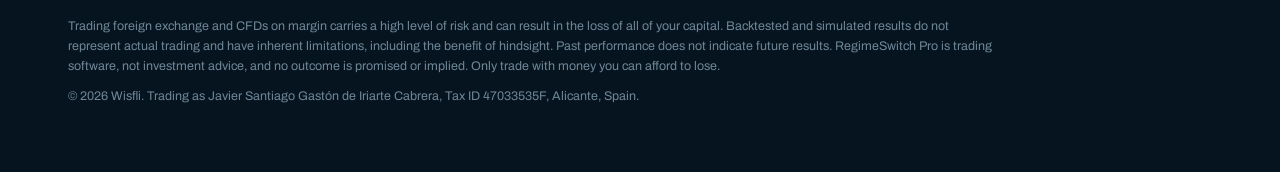
==== commit f32b82d1: "Add files via upload" ====
--- a/index.html
+++ b/index.html
@@ -5,175 +5,395 @@
 <meta name="viewport" content="width=device-width, initial-scale=1.0">
 <title>RegimeSwitch Pro — a self-training regime model for MetaTrader 5</title>
 <meta name="description" content="An MT5 expert advisor that trains a hidden Markov model on your own chart data, refuses to trade contexts that fail out-of-sample validation, and runs many symbols and timeframes from a single chart.">
-
+<meta name="theme-color" content="#06141F">
 <meta property="og:title" content="RegimeSwitch Pro — a self-training regime model for MetaTrader 5">
 <meta property="og:description" content="It learns what kind of market it is in before it decides whether to trade. Rules documented, limits stated, licence tied to one account.">
 <meta property="og:type" content="website">
 <meta property="og:url" content="https://wisfli.com/regimeswitch/">
-
-<!--
-  ═══════════════════════════════════════════════════════════════════
-   BEFORE PUBLISHING — search for "PASTE_" and for "you@yourdomain.com"
-  ═══════════════════════════════════════════════════════════════════
-   1. PASTE_STRIPE_SUBSCRIPTION  → Stripe Payment Link, monthly plan
-   2. PASTE_STRIPE_LICENCE       → Stripe Payment Link, one-off licence
-   3. PASTE_PAYPAL_SUBSCRIPTION  → PayPal subscription button link
-   4. PASTE_PAYPAL_LICENCE       → PayPal "Buy Now" button link
-   5. you@yourdomain.com         → your support address (3 places)
-   6. Footer: trading name and NIF (required when selling from Spain)
-   7. report/ReportTester-EURUSD.html → the Strategy Tester report
-
-   IN STRIPE: on each Payment Link add a REQUIRED custom field called
-   "MT5 account number". Without it you cannot issue the key. Set the
-   post-payment redirect to .../activate.html
-
-   IN PAYPAL: paypal.com/buttons → copy the hosted button link. PayPal
-   does not collect the account number, which is why activate.html asks
-   for it.
-  ═══════════════════════════════════════════════════════════════════
--->
-
+<link rel="icon" href="data:image/svg+xml,<svg xmlns='http://www.w3.org/2000/svg' viewBox='0 0 32 32'><rect width='32' height='32' fill='%2306141F'/><rect x='4' y='6' width='8' height='20' fill='%2345C29A' opacity='.6'/><rect x='12' y='6' width='8' height='20' fill='%23E8715F' opacity='.6'/><rect x='20' y='6' width='8' height='20' fill='%238DA4B4' opacity='.6'/></svg>">
 <link rel="preconnect" href="https://fonts.googleapis.com">
 <link rel="preconnect" href="https://fonts.gstatic.com" crossorigin>
-<link href="https://fonts.googleapis.com/css2?family=Archivo:wght@400;500;600;800&family=IBM+Plex+Mono:wght@400;500&display=swap" rel="stylesheet">
-<link rel="stylesheet" href="style.css">
+<link href="https://fonts.googleapis.com/css2?family=Archivo:wdth,wght@62..125,300..900&family=Spectral:ital,wght@0,300;0,400;0,500;1,400&family=IBM+Plex+Mono:wght@400;500&display=swap" rel="stylesheet">
+<style>
+:root{
+  --abyss:#06141F; --abyss-2:#0A2130; --sea:#0F2C42; --chart:#E4EAE8; --panel:#F7F9F8;
+  --ink:#0F2C42; --ink-2:#34506A; --muted:#607487;
+  --rule:rgba(15,44,66,.14); --rule-2:rgba(15,44,66,.3);
+  --drule:rgba(214,230,240,.13); --drule-2:rgba(214,230,240,.26);
+  --dtext:#DCE6EC; --dmuted:#8DA4B4;
+  --brass:#E0A92C; --brass-2:#F0BD48;
+  --up:#1E6B57; --down:#BE3A2B; --sig:#45C29A; --sig-down:#E8715F;
+  --maxw:1200px;
+}
+*{box-sizing:border-box}
+html{-webkit-text-size-adjust:100%;scroll-behavior:smooth;scroll-padding-top:74px}
+body{margin:0;background:var(--chart);color:var(--ink);font:400 17.5px/1.68 Spectral,Georgia,serif;font-variant-numeric:tabular-nums;-webkit-font-smoothing:antialiased}
+h1,h2,h3,h4,nav,button,summary,table,.ui{font-family:Archivo,system-ui,sans-serif}
+a{color:inherit;text-underline-offset:3px;text-decoration-thickness:1px}
+:focus-visible{outline:2px solid var(--brass);outline-offset:3px}
+img{max-width:100%;height:auto;display:block}
+.wrap{max-width:var(--maxw);margin:0 auto;padding:0 28px}
+.skip{position:absolute;left:-999px;top:0;background:var(--brass);color:#1A1206;padding:8px 14px;font-family:Archivo;z-index:99}
+.skip:focus{left:12px;top:12px}
+code,.mono{font-family:"IBM Plex Mono",ui-monospace,Menlo,monospace;font-size:.9em}
+
+/* nav */
+.top{position:sticky;top:0;z-index:50;background:rgba(6,20,31,.92);backdrop-filter:saturate(140%) blur(10px);-webkit-backdrop-filter:saturate(140%) blur(10px);border-bottom:1px solid var(--drule)}
+.top .wrap{display:flex;align-items:center;justify-content:space-between;height:62px;gap:20px}
+.brand{display:flex;align-items:center;gap:11px;text-decoration:none;color:#fff;font:700 16px Archivo;font-stretch:122%;letter-spacing:.09em;white-space:nowrap}
+.brand svg{width:27px;height:18px;display:block}
+.brand .prod{font-stretch:100%;letter-spacing:0;font-weight:500;color:var(--dmuted)}
+.top nav{display:flex;align-items:center;gap:24px;font-size:14.5px}
+.top nav a{text-decoration:none;color:var(--dmuted);font-weight:500;white-space:nowrap}
+.top nav a:hover{color:#fff}
+.top nav a.pill{color:#1A1206;background:var(--brass);padding:8px 18px;font-weight:700}
+.top nav a.pill:hover{background:var(--brass-2)}
+
+/* buttons */
+.btn{display:inline-flex;align-items:center;gap:10px;font:700 16px Archivo;text-decoration:none;padding:15px 26px;border:1px solid transparent;cursor:pointer;transition:background .15s,border-color .15s}
+.btn.brass{background:var(--brass);color:#1A1206}
+.btn.brass:hover{background:var(--brass-2)}
+.btn.line{color:#fff;border-color:var(--drule-2)}
+.btn.line:hover{border-color:#fff}
+.btn.ink{background:var(--sea);color:#EEF3F1}
+.btn.ink:hover{background:#17405E}
+.btn.ghost{color:var(--ink);border-color:var(--rule-2)}
+.btn.ghost:hover{border-color:var(--ink)}
+.actions{display:flex;flex-wrap:wrap;gap:14px;align-items:center}
+.aside{font:500 13.5px Archivo;color:var(--dmuted)}
+
+/* hero */
+.hero{position:relative;background:var(--abyss);color:var(--dtext);overflow:hidden;isolation:isolate}
+.hero::before{content:"";position:absolute;inset:0;z-index:-1;opacity:.55;
+  background-image:linear-gradient(var(--drule) 1px,transparent 1px),linear-gradient(90deg,var(--drule) 1px,transparent 1px);
+  background-size:64px 64px;background-position:-1px -1px;
+  mask-image:radial-gradient(ellipse 90% 80% at 70% 40%,#000 25%,transparent 75%);
+  -webkit-mask-image:radial-gradient(ellipse 90% 80% at 70% 40%,#000 25%,transparent 75%)}
+.hero > .wrap{display:grid;grid-template-columns:1.05fr .95fr;gap:64px;align-items:center;padding-top:92px;padding-bottom:100px}
+.where{font:500 14px Archivo;color:var(--dmuted);margin:0 0 26px;display:flex;align-items:center;gap:10px}
+.where i{display:block;width:26px;height:1px;background:var(--brass);flex:none}
+.hero h1{margin:0 0 28px;color:#fff;font-weight:800;font-stretch:110%;font-size:clamp(42px,5.6vw,80px);line-height:.98;letter-spacing:-.025em}
+.hero h1.long{font-size:clamp(34px,4.1vw,56px);line-height:1.04}
+.lede{font-size:20.5px;line-height:1.55;color:#BCCDD8;max-width:31em;margin:0 0 20px;font-weight:300}
+.lede + .actions,.lede:last-of-type{margin-bottom:38px}
+
+.instrument{background:linear-gradient(180deg,rgba(15,44,66,.72),rgba(10,33,48,.9));border:1px solid var(--drule-2);box-shadow:0 30px 80px -30px rgba(0,0,0,.7)}
+.instrument header{display:flex;align-items:center;justify-content:space-between;gap:12px;padding:16px 20px;border-bottom:1px solid var(--drule)}
+.instrument header b{font:700 15px Archivo;color:#fff;font-stretch:112%;letter-spacing:.02em}
+.instrument header span{font:500 12.5px Archivo;color:var(--dmuted)}
+.badge{font:700 11px Archivo;letter-spacing:.04em;color:#1A1206;background:var(--brass);padding:2px 7px;margin-left:8px;vertical-align:2px}
+.inst-big{padding:22px 20px 0;display:flex;align-items:baseline;gap:14px;flex-wrap:wrap}
+.inst-big .num{font:800 54px/1 Archivo;font-stretch:108%;color:#fff;letter-spacing:-.02em}
+.inst-big .lab{font:500 13.5px Archivo;color:var(--dmuted)}
+.inst-chart{height:180px;padding:10px 0 0}
+.inst-chart svg{display:block;width:100%;height:100%}
+.inst-fig{padding:18px 20px 6px}
+.inst-fig svg{display:block;width:100%;height:auto}
+.inst-grid{display:grid;grid-template-columns:repeat(4,1fr);border-top:1px solid var(--drule);margin:0}
+.inst-grid div{padding:14px 16px 16px;border-right:1px solid var(--drule)}
+.inst-grid div:last-child{border-right:0}
+.inst-grid dt{font:500 12px Archivo;color:var(--dmuted);margin:0 0 3px}
+.inst-grid dd{font:700 20px Archivo;color:#fff;margin:0;white-space:nowrap}
+.inst-foot{padding:12px 20px;border-top:1px solid var(--drule);font:400 12.5px/1.5 Archivo;color:var(--dmuted);margin:0}
+.draw{stroke-dasharray:var(--len);stroke-dashoffset:var(--len);animation:draw 1.8s .25s cubic-bezier(.6,.05,.25,1) forwards}
+.fade{opacity:0;animation:fadein .8s 1.5s forwards}
+@keyframes draw{to{stroke-dashoffset:0}}
+@keyframes fadein{to{opacity:1}}
+
+/* principles strip */
+.principles{background:var(--abyss-2);color:var(--dtext);border-top:1px solid var(--drule)}
+.principles .wrap{display:grid;grid-template-columns:repeat(3,1fr)}
+.principles div{padding:34px 34px 36px 0;margin-right:34px;border-right:1px solid var(--drule)}
+.principles div:last-child{border-right:0;margin-right:0}
+.principles h3{margin:0 0 6px;font-size:18px;font-weight:700;color:#fff;font-stretch:106%}
+.principles p{margin:0;font-size:15.5px;color:var(--dmuted);line-height:1.6}
+
+/* sections */
+section{padding:108px 0}
+section.panel{background:var(--panel);border-top:1px solid var(--rule);border-bottom:1px solid var(--rule)}
+section.dark{background:var(--abyss);color:var(--dtext)}
+.head{display:grid;grid-template-columns:1fr 1fr;gap:48px;align-items:end;margin-bottom:54px}
+.head.solo{grid-template-columns:1fr;max-width:52em}
+h2{margin:0;font-size:clamp(34px,4.3vw,58px);line-height:1.02;font-weight:800;font-stretch:108%;letter-spacing:-.02em}
+.head p{margin:0;color:var(--ink-2);font-size:18px;max-width:36em}
+.dark h2,.dark h3{color:#fff}
+.dark .head p,.dark p{color:#B4C6D2}
+h3{font-size:20px;line-height:1.25;margin:0 0 8px;font-weight:700}
+.prose p{max-width:40em;margin:0 0 18px}
+.prose p:last-child{margin-bottom:0}
+.dark a{color:#fff}
+
+/* features */
+.feat-grid{display:grid;grid-template-columns:.9fr 1.1fr;gap:56px;align-items:start}
+.art{margin:0;background:var(--sea);border:1px solid var(--rule);position:sticky;top:96px}
+.art svg{display:block;width:100%;height:auto}
+.art figcaption{padding:12px 18px;font:500 13px Archivo;color:var(--dmuted);border-top:1px solid var(--drule);background:var(--abyss-2)}
+.feats > div{padding:26px 0;border-top:1px solid var(--rule-2)}
+.feats > div:last-child{border-bottom:1px solid var(--rule-2)}
+.feats p{margin:0;color:var(--ink-2);font-size:16.5px}
+.cols-2{display:grid;grid-template-columns:1fr 1fr;gap:48px}
+.cols-3{display:grid;grid-template-columns:repeat(3,1fr);gap:0;margin-top:56px;border-top:1px solid var(--rule-2)}
+.cols-3 > div{padding:26px 28px 0 0;margin-right:28px;border-right:1px solid var(--rule)}
+.cols-3 > div:last-child{border-right:0;margin-right:0}
+.cols-3 p{margin:0;font-size:16px;color:var(--ink-2)}
+.dark .cols-3{border-color:var(--drule-2)}
+.dark .cols-3 > div{border-color:var(--drule)}
+.dark .cols-3 p{color:var(--dmuted)}
+
+/* data boards */
+.board{display:grid;grid-template-columns:repeat(4,1fr);border:1px solid var(--drule-2);background:rgba(15,44,66,.35);margin:0 0 40px}
+.board div{padding:22px 22px 24px;border-right:1px solid var(--drule)}
+.board div:last-child{border-right:0}
+.board b{display:block;font:800 40px/1 Archivo;color:#fff;font-stretch:106%;letter-spacing:-.02em}
+.board span{display:block;font:500 13px Archivo;color:var(--dmuted);margin-top:8px}
+section:not(.dark) .board{background:var(--abyss)}
+
+table.data{width:100%;border-collapse:collapse;font-size:15.5px}
+table.data caption{text-align:left;font:700 15px Archivo;padding:0 0 12px;color:inherit}
+table.data th,table.data td{text-align:left;padding:13px 16px 13px 0;border-top:1px solid var(--rule);vertical-align:top}
+table.data thead th{font-size:13px;font-weight:600;color:var(--muted);border-top:0;border-bottom:1px solid var(--rule-2);padding-bottom:10px}
+table.data tbody tr:last-child td,table.data tbody tr:last-child th{border-bottom:1px solid var(--rule)}
+table.data td.v{text-align:right;font-weight:700;white-space:nowrap;padding-right:0}
+table.data tbody th{font-weight:500;color:var(--muted);width:38%}
+.dark table.data th,.dark table.data td{border-color:var(--drule)}
+.dark table.data thead th{color:var(--dmuted);border-color:var(--drule-2)}
+.dark table.data td{color:var(--dtext)}
+.dark table.data td.v{color:#fff}
+.dark table.data caption{color:#fff}
+.table-scroll{overflow-x:auto}
+
+.spec{display:grid;grid-template-columns:1fr 1fr;column-gap:56px;border-top:1px solid var(--rule-2)}
+.spec div{display:flex;justify-content:space-between;gap:24px;padding:15px 0;border-bottom:1px solid var(--rule)}
+.spec dt{color:var(--muted);font:500 15px Archivo}
+.spec dd{margin:0;font:600 15px Archivo;text-align:right}
+
+.caveat{border-left:3px solid var(--brass);background:rgba(224,169,44,.08);padding:26px 30px;margin:40px 0 0;max-width:62em}
+.caveat h3{margin-top:0}
+.caveat p{margin:0 0 14px;font-size:16.5px}
+.caveat p:last-child{margin-bottom:0}
+.dark .caveat{background:rgba(224,169,44,.07)}
+.dark .caveat p{color:#C9D8E1}
+
+pre{background:var(--abyss);color:#DCE6EC;border:1px solid var(--drule-2);padding:22px 24px;overflow-x:auto;font:400 14px/1.65 "IBM Plex Mono",ui-monospace,monospace;margin:28px 0 10px}
+.dark pre{background:#030C13}
+pre .c{color:#6F8797} pre .k{color:#F0BD48} pre .s{color:#45C29A}
+.code-caption{font:400 13.5px/1.55 Archivo;color:var(--muted);margin:0 0 30px;max-width:56em}
+.dark .code-caption{color:var(--dmuted)}
+
+/* pricing */
+.plans{display:grid;grid-template-columns:1fr 1fr;gap:24px;align-items:stretch}
+.plan{background:var(--panel);border:1px solid var(--rule);padding:38px 36px 34px;display:flex;flex-direction:column;position:relative}
+.plan h3{font-size:22px;margin:0 0 6px}
+.plan .who{margin:0 0 22px;color:var(--ink-2);font-size:16px}
+.plan .price{font:800 58px/1 Archivo;font-stretch:106%;letter-spacing:-.02em;margin:0 0 8px}
+.plan .price small,.plan .price em{font:500 16px Archivo;color:var(--muted);font-style:normal;letter-spacing:0}
+.plan .was{font:500 13.5px Archivo;color:var(--muted);margin:0 0 24px}
+.plan ul{list-style:none;margin:0 0 28px;padding:0;font:15.5px/1.5 Archivo}
+.plan li{padding:9px 0 9px 26px;border-top:1px solid var(--rule);position:relative}
+.plan li::before{content:"";position:absolute;left:2px;top:17px;width:10px;height:5px;border-left:2px solid var(--up);border-bottom:2px solid var(--up);transform:rotate(-45deg)}
+.plan .pay-slot{margin-top:auto;min-height:56px}
+.plan.pick{background:var(--abyss);color:var(--dtext);border-color:var(--abyss)}
+.plan.pick h3,.plan.pick .price{color:#fff}
+.plan.pick .who{color:#B4C6D2}
+.plan.pick .price small,.plan.pick .price em,.plan.pick .was{color:var(--dmuted)}
+.plan.pick li{border-color:var(--drule)}
+.plan.pick li::before{border-color:var(--sig)}
+.plan .tag{position:absolute;top:-1px;right:28px;transform:translateY(-50%);background:var(--brass);color:#1A1206;font:700 12.5px Archivo;padding:5px 12px}
+.hint{font:400 14.5px/1.6 Archivo;color:var(--muted);margin:26px 0 0;max-width:60em}
+
+/* steps: real sequences only */
+ol.steps{list-style:none;counter-reset:st;margin:0;padding:0;display:grid;grid-template-columns:repeat(2,1fr);gap:0 56px}
+ol.steps li{counter-increment:st;position:relative;padding:26px 0 26px 64px;border-top:1px solid var(--rule-2)}
+ol.steps li::before{content:counter(st);position:absolute;left:0;top:22px;font:800 38px/1 Archivo;font-stretch:108%;color:var(--brass)}
+ol.steps li b,ol.steps li strong:first-child{display:block;font:700 18px/1.3 Archivo;margin:0 0 6px}
+ol.steps li p{margin:0;color:var(--ink-2);font-size:16px}
+ol.steps li{font-size:16px;color:var(--ink-2)}
+
+/* faq */
+.faq-list{border-top:1px solid var(--rule-2);max-width:880px}
+details{border-bottom:1px solid var(--rule-2)}
+summary{list-style:none;cursor:pointer;padding:22px 48px 22px 0;font:600 18.5px/1.35 Archivo;position:relative}
+summary::-webkit-details-marker{display:none}
+summary::after{content:"";position:absolute;right:8px;top:50%;width:14px;height:14px;margin-top:-7px;
+  background:linear-gradient(currentColor,currentColor) center/14px 2px no-repeat,linear-gradient(currentColor,currentColor) center/2px 14px no-repeat;transition:transform .2s}
+details[open] summary::after{transform:rotate(45deg)}
+summary:hover{color:var(--up)}
+details p{margin:0 0 24px;max-width:46em;color:var(--ink-2)}
+details code{background:rgba(15,44,66,.07);padding:1px 5px}
+
+/* contact strip */
+.contact{background:var(--brass);color:#1A1206;padding:72px 0}
+.contact .wrap{display:grid;grid-template-columns:1fr 1fr;gap:48px;align-items:center}
+.contact h2{font-size:clamp(30px,3.6vw,46px)}
+.contact p{margin:0;font-size:18px}
+.contact a.mail{font:700 20px Archivo;word-break:break-word}
+
+/* footer */
+footer{background:var(--abyss);color:var(--dmuted);font:14px/1.6 Archivo;padding:72px 0 56px}
+footer .cols{display:grid;grid-template-columns:1.4fr 1fr 1fr;gap:48px;padding-bottom:44px;border-bottom:1px solid var(--drule)}
+footer h4{margin:0 0 14px;color:#fff;font-size:14px;font-weight:600}
+footer ul{list-style:none;margin:0;padding:0}
+footer li{margin:0 0 8px}
+footer a{text-decoration:none;color:var(--dtext)}
+footer a:hover{color:#fff;text-decoration:underline}
+footer .brand{margin-bottom:16px}
+footer .legal{padding-top:28px;font-size:12.5px;color:#6F8797}
+footer .legal p{margin:0 0 10px;max-width:74em}
+footer .legal strong{color:var(--dmuted)}
+
+@media (max-width:1040px){
+  .hero > .wrap{grid-template-columns:1fr;gap:56px;padding-top:70px;padding-bottom:80px}
+  .feat-grid{grid-template-columns:1fr;gap:36px}
+  .art{position:static}
+  .top nav a.opt{display:none}
+}
+@media (max-width:760px){
+  body{font-size:16.5px}
+  .wrap{padding:0 20px}
+  .top nav a:not(.pill){display:none}
+  .brand .prod{display:none}
+  section{padding:72px 0}
+  .head{grid-template-columns:1fr;gap:16px;margin-bottom:36px}
+  .principles .wrap,.cols-2,.cols-3,.plans,.spec,ol.steps,.contact .wrap,footer .cols{grid-template-columns:1fr}
+  .principles div{border-right:0;margin-right:0;padding:24px 0;border-bottom:1px solid var(--drule)}
+  .principles div:last-child{border-bottom:0}
+  .cols-3 > div{border-right:0;margin-right:0;padding:22px 0;border-bottom:1px solid var(--rule)}
+  .cols-2{gap:28px}
+  .inst-grid,.board{grid-template-columns:repeat(2,1fr)}
+  .inst-grid div:nth-child(2),.board div:nth-child(2){border-right:0}
+  .inst-grid div:nth-child(-n+2),.board div:nth-child(-n+2){border-bottom:1px solid var(--drule)}
+  .inst-big .num{font-size:44px}
+  .board b{font-size:32px}
+  .plan{padding:30px 24px}
+  .plan .price{font-size:48px}
+  ol.steps li{padding-left:52px}
+  .contact{padding:56px 0}
+  .contact .wrap{gap:18px}
+  footer .cols{gap:32px}
+}
+@media (prefers-reduced-motion:reduce){
+  html{scroll-behavior:auto}
+  *{animation:none!important;transition:none!important}
+  .draw{stroke-dashoffset:0}.fade{opacity:1}
+}
+
+/* page-specific */
+.mode{display:inline-block;width:10px;height:10px;margin-right:10px;vertical-align:0}
+.mode.up{background:var(--sig)} .mode.flat{background:#8DA4B4} .mode.down{background:var(--sig-down)}
+.default{font:600 11.5px Archivo;color:#1A1206;background:var(--brass);padding:1px 6px;margin-left:6px;vertical-align:2px}
+.code-grid pre{margin-top:22px}
+.shots figure{margin:0;background:var(--abyss-2);border:1px solid var(--drule-2)}
+.shots img{width:100%;background:#fff}
+.shots figcaption{padding:14px 18px;font:400 13.5px/1.55 Archivo;color:var(--dmuted)}
+</style>
 </head>
 <body>
-
-<header class="masthead">
-  <div class="wrap">
-    <a class="wordmark" href="https://wisfli.com/">Wisfli<span> / RegimeSwitch Pro</span></a>
-    <nav>
+<a class="skip" href="#main">Skip to content</a>
+
+<header class="top">
+  <div class="wrap">
+    <a class="brand" href="https://wisfli.com/"><svg viewBox="0 0 60 40" aria-hidden="true"><path d="M0 0h60v40H0z" fill="#14528C"/><path d="M8 8h44v24H8z" fill="#fff"/><path d="M18 14h24v12H18z" fill="#C8322A"/></svg>WISFLI <span class="prod">/ RegimeSwitch Pro</span></a>
+    <nav aria-label="Page">
       <a href="#how">How it works</a>
       <a href="#validation">Validation</a>
+      <a href="#scope" class="opt">Markets</a>
       <a href="#results">Test results</a>
-      <a href="#pricing">Pricing</a>
-      <a href="#faq">Questions</a>
+      <a href="#faq" class="opt">Questions</a>
+      <a class="pill" href="#pricing">Buy</a>
     </nav>
   </div>
 </header>
 
-<main>
-
-<section class="hero">
-  <div class="wrap">
-    <h1>It works out what kind of market it is in, then decides whether to trade at all.</h1>
-    <p class="lede">
-      RegimeSwitch Pro fits a hidden Markov model to the price history already sitting in your
-      terminal, splits that history into states, and reads the probability of the next state before
-      it sends an order. There is no downloaded signal and no fixed set of indicator thresholds
-      to go stale.
-    </p>
-    <p class="lede">
-      The part that matters commercially is the part most robots leave out: every symbol and
-      timeframe has to pass an out-of-sample edge test before it is allowed to place a single trade.
-      Contexts that fail sit there and do nothing.
-    </p>
-
-    <div class="hero-actions">
-      <a class="cta" href="#pricing">See pricing</a>
-      <a class="cta ghost" href="#results">Read the test report</a>
-      <span class="cta-aside">MetaTrader 5 · one licence per account · Stripe or PayPal</span>
-    </div>
-
-    <figure class="regime-figure">
-      <svg viewBox="0 0 960 300" role="img" aria-label="A price series split into five stretches; each stretch is shaded by the hidden state the model assigns to it, with a bar underneath marking positive, flat and negative drift." xmlns="http://www.w3.org/2000/svg">
+<main id="main">
+
+<div class="hero">
+  <div class="wrap">
+    <div>
+      <p class="where"><i></i>Self-training regime model for MetaTrader 5</p>
+      <h1 class="long">It works out what kind of market it is in, then decides whether to trade at all.</h1>
+      <p class="lede">RegimeSwitch Pro fits a hidden Markov model to the price history already sitting in your terminal, splits that history into states, and reads the probability of the next state before it sends an order. There is no downloaded signal and no fixed set of indicator thresholds to go stale.</p>
+      <p class="lede">The part that matters is the part most robots leave out: every symbol and timeframe has to pass an out-of-sample edge test before it is allowed to place a single trade. Contexts that fail sit there and do nothing.</p>
+      <div class="actions">
+        <a class="btn brass" href="#pricing">See pricing</a>
+        <a class="btn line" href="#results">Read the test report</a>
+      </div>
+      <p class="aside" style="margin:18px 0 0">MetaTrader 5, one licence per account, Stripe or PayPal</p>
+    </div>
+
+    <aside class="instrument" aria-label="What the model produces">
+      <header><b>Regime model<span class="badge">3 STATES</span></b><span>Illustration</span></header>
+      <figure class="inst-fig" style="margin:0;--flat:#8DA4B4;--up:#45C29A;--down:#E8715F;--ink:#DCE6EC;--muted:#8DA4B4">
+<svg viewBox="0 0 960 300" role="img" aria-label="A price series split into five stretches; each stretch is shaded by the hidden state the model assigns to it, with a bar underneath marking positive, flat and negative drift." xmlns="http://www.w3.org/2000/svg">
   <style>
-    .rl{font-family:"IBM Plex Mono",ui-monospace,monospace;font-size:12px;fill:var(--muted)}
+    .rl{font-family:Archivo,sans-serif;font-size:21px;fill:var(--muted)}
   </style>
-  <rect x="10.0" y="18" width="178.5" height="236" fill="var(--flat)" opacity="0.10"/><rect x="10.0" y="260" width="176.5" height="10" rx="1" fill="var(--flat)" opacity="0.85"/><rect x="188.5" y="18" width="199.6" height="236" fill="var(--up)" opacity="0.10"/><rect x="188.5" y="260" width="197.6" height="10" rx="1" fill="var(--up)" opacity="0.85"/><rect x="388.1" y="18" width="168.0" height="236" fill="var(--down)" opacity="0.10"/><rect x="388.1" y="260" width="166.0" height="10" rx="1" fill="var(--down)" opacity="0.85"/><rect x="556.1" y="18" width="178.5" height="236" fill="var(--flat)" opacity="0.10"/><rect x="556.1" y="260" width="176.5" height="10" rx="1" fill="var(--flat)" opacity="0.85"/><rect x="734.7" y="18" width="215.3" height="236" fill="var(--up)" opacity="0.10"/><rect x="734.7" y="260" width="213.3" height="10" rx="1" fill="var(--up)" opacity="0.85"/>
-  <path d="M10.0 234.4 L15.3 243.3 L20.5 240.6 L25.8 233.3 L31.0 237.0 L36.3 246.7 L41.5 247.2 L46.8 243.7 L52.0 235.7 L57.3 244.6 L62.5 254.0 L67.8 248.9 L73.0 245.4 L78.3 234.2 L83.5 227.1 L88.8 227.8 L94.0 229.8 L99.3 211.1 L104.5 213.2 L109.8 218.9 L115.0 227.2 L120.3 226.5 L125.5 225.4 L130.8 228.0 L136.0 228.4 L141.3 226.4 L146.5 221.4 L151.8 213.4 L157.0 211.8 L162.3 224.9 L167.5 219.8 L172.8 230.1 L178.0 231.4 L183.3 242.1 L188.5 238.6 L193.8 238.5 L199.1 234.0 L204.3 216.0 L209.6 212.7 L214.8 205.5 L220.1 207.8 L225.3 205.5 L230.6 199.1 L235.8 196.0 L241.1 190.8 L246.3 186.9 L251.6 187.7 L256.8 181.7 L262.1 181.8 L267.3 170.1 L272.6 168.8 L277.8 162.2 L283.1 158.7 L288.3 151.0 L293.6 150.1 L298.8 142.2 L304.1 139.2 L309.3 130.2 L314.6 123.9 L319.8 119.8 L325.1 119.7 L330.3 112.8 L335.6 107.2 L340.8 96.5 L346.1 94.7 L351.3 88.7 L356.6 83.0 L361.8 78.2 L367.1 73.8 L372.3 69.4 L377.6 68.5 L382.8 69.4 L388.1 78.3 L393.4 82.6 L398.6 82.6 L403.9 85.1 L409.1 87.3 L414.4 90.7 L419.6 94.5 L424.9 100.7 L430.1 104.1 L435.4 102.9 L440.6 111.5 L445.9 121.8 L451.1 119.7 L456.4 125.6 L461.6 128.1 L466.9 131.1 L472.1 143.4 L477.4 139.1 L482.6 137.9 L487.9 144.1 L493.1 147.6 L498.4 154.1 L503.6 165.3 L508.9 172.8 L514.1 178.1 L519.4 180.0 L524.6 183.7 L529.9 190.5 L535.1 191.2 L540.4 201.8 L545.6 205.2 L550.9 207.0 L556.1 209.2 L561.4 222.2 L566.6 228.8 L571.9 227.1 L577.2 223.2 L582.4 212.0 L587.7 219.3 L592.9 219.3 L598.2 214.5 L603.4 215.7 L608.7 233.0 L613.9 227.1 L619.2 210.2 L624.4 202.9 L629.7 209.6 L634.9 212.6 L640.2 211.0 L645.4 192.8 L650.7 188.3 L655.9 187.5 L661.2 176.2 L666.4 176.8 L671.7 163.2 L676.9 168.2 L682.2 171.7 L687.4 166.4 L692.7 156.0 L697.9 151.3 L703.2 149.1 L708.4 162.3 L713.7 167.5 L718.9 172.0 L724.2 175.9 L729.4 171.6 L734.7 169.5 L739.9 162.6 L745.2 158.7 L750.4 156.6 L755.7 152.6 L760.9 147.2 L766.2 139.9 L771.5 138.5 L776.7 136.0 L782.0 138.4 L787.2 127.9 L792.5 118.0 L797.7 115.2 L803.0 113.8 L808.2 115.7 L813.5 111.4 L818.7 107.0 L824.0 93.9 L829.2 89.3 L834.5 89.2 L839.7 96.4 L845.0 86.7 L850.2 82.3 L855.5 85.8 L860.7 81.5 L866.0 85.0 L871.2 66.3 L876.5 57.9 L881.7 51.9 L887.0 49.1 L892.2 54.9 L897.5 52.0 L902.7 55.2 L908.0 49.1 L913.2 54.9 L918.5 55.4 L923.7 46.5 L929.0 35.8 L934.2 37.4 L939.5 40.6 L944.7 33.3 L950.0 26.0" fill="none" stroke="var(--ink)" stroke-width="1.6" stroke-linejoin="round" stroke-linecap="round"/>
+  <rect x="10.0" y="18" width="178.5" height="236" fill="var(--flat)" opacity="0.16"/><rect x="10.0" y="260" width="176.5" height="10" rx="1" fill="var(--flat)" opacity="0.85"/><rect x="188.5" y="18" width="199.6" height="236" fill="var(--up)" opacity="0.16"/><rect x="188.5" y="260" width="197.6" height="10" rx="1" fill="var(--up)" opacity="0.85"/><rect x="388.1" y="18" width="168.0" height="236" fill="var(--down)" opacity="0.16"/><rect x="388.1" y="260" width="166.0" height="10" rx="1" fill="var(--down)" opacity="0.85"/><rect x="556.1" y="18" width="178.5" height="236" fill="var(--flat)" opacity="0.16"/><rect x="556.1" y="260" width="176.5" height="10" rx="1" fill="var(--flat)" opacity="0.85"/><rect x="734.7" y="18" width="215.3" height="236" fill="var(--up)" opacity="0.16"/><rect x="734.7" y="260" width="213.3" height="10" rx="1" fill="var(--up)" opacity="0.85"/>
+  <path d="M10.0 234.4 L15.3 243.3 L20.5 240.6 L25.8 233.3 L31.0 237.0 L36.3 246.7 L41.5 247.2 L46.8 243.7 L52.0 235.7 L57.3 244.6 L62.5 254.0 L67.8 248.9 L73.0 245.4 L78.3 234.2 L83.5 227.1 L88.8 227.8 L94.0 229.8 L99.3 211.1 L104.5 213.2 L109.8 218.9 L115.0 227.2 L120.3 226.5 L125.5 225.4 L130.8 228.0 L136.0 228.4 L141.3 226.4 L146.5 221.4 L151.8 213.4 L157.0 211.8 L162.3 224.9 L167.5 219.8 L172.8 230.1 L178.0 231.4 L183.3 242.1 L188.5 238.6 L193.8 238.5 L199.1 234.0 L204.3 216.0 L209.6 212.7 L214.8 205.5 L220.1 207.8 L225.3 205.5 L230.6 199.1 L235.8 196.0 L241.1 190.8 L246.3 186.9 L251.6 187.7 L256.8 181.7 L262.1 181.8 L267.3 170.1 L272.6 168.8 L277.8 162.2 L283.1 158.7 L288.3 151.0 L293.6 150.1 L298.8 142.2 L304.1 139.2 L309.3 130.2 L314.6 123.9 L319.8 119.8 L325.1 119.7 L330.3 112.8 L335.6 107.2 L340.8 96.5 L346.1 94.7 L351.3 88.7 L356.6 83.0 L361.8 78.2 L367.1 73.8 L372.3 69.4 L377.6 68.5 L382.8 69.4 L388.1 78.3 L393.4 82.6 L398.6 82.6 L403.9 85.1 L409.1 87.3 L414.4 90.7 L419.6 94.5 L424.9 100.7 L430.1 104.1 L435.4 102.9 L440.6 111.5 L445.9 121.8 L451.1 119.7 L456.4 125.6 L461.6 128.1 L466.9 131.1 L472.1 143.4 L477.4 139.1 L482.6 137.9 L487.9 144.1 L493.1 147.6 L498.4 154.1 L503.6 165.3 L508.9 172.8 L514.1 178.1 L519.4 180.0 L524.6 183.7 L529.9 190.5 L535.1 191.2 L540.4 201.8 L545.6 205.2 L550.9 207.0 L556.1 209.2 L561.4 222.2 L566.6 228.8 L571.9 227.1 L577.2 223.2 L582.4 212.0 L587.7 219.3 L592.9 219.3 L598.2 214.5 L603.4 215.7 L608.7 233.0 L613.9 227.1 L619.2 210.2 L624.4 202.9 L629.7 209.6 L634.9 212.6 L640.2 211.0 L645.4 192.8 L650.7 188.3 L655.9 187.5 L661.2 176.2 L666.4 176.8 L671.7 163.2 L676.9 168.2 L682.2 171.7 L687.4 166.4 L692.7 156.0 L697.9 151.3 L703.2 149.1 L708.4 162.3 L713.7 167.5 L718.9 172.0 L724.2 175.9 L729.4 171.6 L734.7 169.5 L739.9 162.6 L745.2 158.7 L750.4 156.6 L755.7 152.6 L760.9 147.2 L766.2 139.9 L771.5 138.5 L776.7 136.0 L782.0 138.4 L787.2 127.9 L792.5 118.0 L797.7 115.2 L803.0 113.8 L808.2 115.7 L813.5 111.4 L818.7 107.0 L824.0 93.9 L829.2 89.3 L834.5 89.2 L839.7 96.4 L845.0 86.7 L850.2 82.3 L855.5 85.8 L860.7 81.5 L866.0 85.0 L871.2 66.3 L876.5 57.9 L881.7 51.9 L887.0 49.1 L892.2 54.9 L897.5 52.0 L902.7 55.2 L908.0 49.1 L913.2 54.9 L918.5 55.4 L923.7 46.5 L929.0 35.8 L934.2 37.4 L939.5 40.6 L944.7 33.3 L950.0 26.0" fill="none" stroke="var(--ink)" stroke-width="2.6" stroke-linejoin="round" stroke-linecap="round"/>
   <text x="99" y="292" text-anchor="middle" class="rl">drift ~0</text><text x="288" y="292" text-anchor="middle" class="rl">drift +</text><text x="472" y="292" text-anchor="middle" class="rl">drift −</text><text x="645" y="292" text-anchor="middle" class="rl">drift ~0</text><text x="842" y="292" text-anchor="middle" class="rl">drift +</text>
 </svg>
-      <figcaption>
-        What the model produces: the same series cut into stretches, each one labelled with the
-        state the model believes generated it. Drift and volatility are estimated per state, so a
-        quiet range and a fast sell-off are never treated as the same market.
-      </figcaption>
-    </figure>
-  </div>
-</section>
+      </figure>
+      <dl class="inst-grid">
+        <div><dt>Profit factor</dt><dd>1.27</dd></div>
+        <div><dt>Trades</dt><dd>376</dd></div>
+        <div><dt>Max balance DD</dt><dd>6.65%</dd></div>
+        <div><dt>Winning trades</dt><dd>58.2%</dd></div>
+      </dl>
+      <p class="inst-foot">The same series cut into stretches, each labelled with the state the model believes generated it. Drift and volatility are estimated per state, so a quiet range and a fast sell-off are never treated as the same market. Figures: one Strategy Tester run, five symbols, January 2025 to August 2026.</p>
+    </aside>
+  </div>
+</div>
+
+<div class="principles">
+  <div class="wrap">
+    <div><h3>Trained on your own terminal</h3><p>The model fits the history your broker gives you. No downloaded signal, no thresholds frozen years ago.</p></div>
+    <div><h3>No out-of-sample edge, no trade</h3><p>Contexts that fail validation are marked not tradable until the next retraining produces something better.</p></div>
+    <div><h3>Never averages down</h3><p>An ATR stop on every entry, no grid, no martingale, no recovery mode. Losses are taken at the stop.</p></div>
+  </div>
+</div>
 
 <section id="how">
   <div class="wrap">
-    <p class="section-note">01 — how it works</p>
-    <h2>Two independent reasons to enter, and a switch that says which one is in charge</h2>
-
-    <div class="two-col">
+    <div class="head solo">
+      <h2>Two independent reasons to enter, and a switch that says which one is in charge</h2>
+    </div>
+
+    <div class="cols-2 prose">
       <div>
         <h3>The regime model</h3>
-        <p>
-          Each bar is reduced to two numbers: the log return over the last K bars and the bar
-          range relative to price. A Gaussian hidden Markov model with three states is fitted to
-          2,500 bars of that series using Baum–Welch, restarted six times from different random
-          seeds so a single unlucky start cannot decide the outcome.
-        </p>
-        <p>
-          The forward filter then gives the state probabilities at the current bar, the transition
-          matrix projects them one step ahead, and the expected move is the probability-weighted
-          drift over a horizon taken from each state's own persistence. A state the model expects
-          to last twenty bars gets a longer horizon than one it expects to last three.
-        </p>
+        <p>Each bar is reduced to two numbers: the log return over the last K bars and the bar range relative to price. A Gaussian hidden Markov model with three states is fitted to 2,500 bars of that series using Baum–Welch, restarted six times from different random seeds so a single unlucky start cannot decide the outcome.</p>
+        <p>The forward filter then gives the state probabilities at the current bar, the transition matrix projects them one step ahead, and the expected move is the probability-weighted drift over a horizon taken from each state's own persistence. A state the model expects to last twenty bars gets a longer horizon than one it expects to last three.</p>
       </div>
       <div>
         <h3>The reversal module</h3>
-        <p>
-          A stochastic %K/%D crossover inside the oversold or overbought zone, confirmed by a bar
-          whose volume is at least 1.5× the recent average. Familiar, and deliberately so: it is
-          the kind of rule a discretionary trader already reads off the chart.
-        </p>
-        <p>
-          What is not familiar is that the robot measures it rather than assuming it. Every
-          retraining cycle it replays the rule across the available history, records the average
-          return six bars after each signal, long and short separately, and keeps the result.
-        </p>
-      </div>
-    </div>
-
-    <table class="states">
-      <thead>
-        <tr><th>Entry mode</th><th>What opens a position</th><th>Typical use</th></tr>
-      </thead>
-      <tbody>
-        <tr>
-          <td><span class="chip up"></span>HMM only</td>
-          <td>The regime model alone: probability above threshold and expected move above a
-              fraction of ATR.</td>
-          <td>Trend and continuation work on H4 and above.</td>
-        </tr>
-        <tr>
-          <td><span class="chip flat"></span>Reversal only</td>
-          <td>The stochastic and volume rule alone, provided its measured edge is positive.</td>
-          <td>Fast mean reversion on M30 and H1.</td>
-        </tr>
-        <tr>
-          <td><span class="chip up"></span>Reversal, HMM veto</td>
-          <td>The reversal fires, but the trade is dropped when the regime model points the other
-              way. This is the default.</td>
-          <td>The configuration used in the published test.</td>
-        </tr>
-        <tr>
-          <td><span class="chip down"></span>Either</td>
-          <td>Whichever fires first, each still subject to its own validation gate.</td>
-          <td>More trades, more exposure, more variance.</td>
-        </tr>
-      </tbody>
-    </table>
-  </div>
-</section>
-
-<section id="validation">
-  <div class="wrap">
-    <p class="section-note">02 — the part that refuses to trade</p>
-    <h2>A model that fits beautifully and predicts nothing is still a failure</h2>
-    <p>
-      Any estimator will find structure in 2,500 bars. The question is whether that structure
-      survives contact with data the fitting never saw. RegimeSwitch Pro holds back the last
-      quarter of the training window, replays its own entry logic there, and measures the average
-      forward return of the signals it would have taken. The result is expressed in basis points
-      per bar and printed in the journal.
-    </p>
-
+        <p>A stochastic %K/%D crossover inside the oversold or overbought zone, confirmed by a bar whose volume is at least 1.5× the recent average. Familiar, and deliberately so: it is the kind of rule a discretionary trader already reads off the chart.</p>
+        <p>What is not familiar is that the robot measures it rather than assuming it. Every retraining cycle it replays the rule across the available history, records the average return six bars after each signal, long and short separately, and keeps the result.</p>
+      </div>
+    </div>
+
+    <div class="table-scroll" style="margin-top:56px">
+      <table class="data">
+        <thead><tr><th>Entry mode</th><th>What opens a position</th><th>Typical use</th></tr></thead>
+        <tbody>
+          <tr><td><span class="mode up"></span><b>HMM only</b></td><td>The regime model alone: probability above threshold and expected move above a fraction of ATR.</td><td>Trend and continuation work on H4 and above.</td></tr>
+          <tr><td><span class="mode flat"></span><b>Reversal only</b></td><td>The stochastic and volume rule alone, provided its measured edge is positive.</td><td>Fast mean reversion on M30 and H1.</td></tr>
+          <tr><td><span class="mode up"></span><b>Reversal, HMM veto</b> <span class="default">default</span></td><td>The reversal fires, but the trade is dropped when the regime model points the other way.</td><td>The configuration used in the published test.</td></tr>
+          <tr><td><span class="mode down"></span><b>Either</b></td><td>Whichever fires first, each still subject to its own validation gate.</td><td>More trades, more exposure, more variance.</td></tr>
+        </tbody>
+      </table>
+    </div>
+  </div>
+</section>
+
+<section id="validation" class="dark">
+  <div class="wrap">
+    <div class="head">
+      <h2>A model that fits beautifully and predicts nothing is still a failure</h2>
+      <p>Any estimator will find structure in 2,500 bars. The question is whether that structure survives contact with data the fitting never saw.</p>
+    </div>
+
+    <div class="cols-2 code-grid">
+      <div>
+        <p>RegimeSwitch Pro holds back the last quarter of the training window, replays its own entry logic there, and measures the average forward return of the signals it would have taken. The result is expressed in basis points per bar and printed in the journal.</p>
 <pre><span class="c">// Out-of-sample gate: replay the entry rule on held-back data</span>
 <span class="k">for</span>(<span class="k">int</span> t=startIdx; t&lt;T-1; t++)
 {
@@ -189,18 +409,10 @@
 
 <span class="c">// No positive edge out of sample, no trading. No exceptions.</span>
 <span class="k">return</span> (m.valSignals&gt;=InpMinValSignals &amp;&amp; m.valEdgeBp&gt;InpMinValEdgeBp);</pre>
-    <p class="code-caption">
-      From the shipped source. When this returns false the context is marked not tradable and is
-      skipped until the next retraining cycle produces something better.
-    </p>
-
-    <p>
-      The reversal module is held to the same standard, and because it is a fixed rule rather than
-      a fitted model, the measurement is direct: count the signals, look six bars forward, average.
-      Fewer than twenty signals in the window, or a negative edge, and that symbol and timeframe
-      stops taking reversal entries.
-    </p>
-
+        <p class="code-caption">From the shipped source. When this returns false the context is marked not tradable and is skipped until the next retraining cycle produces something better.</p>
+      </div>
+      <div>
+        <p>The reversal module is held to the same standard, and because it is a fixed rule rather than a fitted model, the measurement is direct: count the signals, look six bars forward, average. Fewer than twenty signals in the window, or a negative edge, and that symbol and timeframe stops taking reversal entries.</p>
 <pre><span class="c">// The reversal rule, evaluated only on closed bars</span>
 <span class="k">bool</span> volOK = (v[t] &gt; InpVolFactor*volAvg);      <span class="c">// 1.5x the 10-bar mean</span>
 <span class="k">if</span>(!volOK) <span class="k">return</span> 0;
@@ -211,141 +423,97 @@
 <span class="k">if</span>(crossUp   &amp;&amp; MathMin(k[t],k[t-1])&lt;=InpOversold)   <span class="k">return</span> +1;
 <span class="k">if</span>(crossDown &amp;&amp; MathMax(k[t],k[t-1])&gt;=InpOverbought) <span class="k">return</span> -1;
 <span class="k">return</span> 0;</pre>
-    <p class="code-caption">
-      Every rule in the product is this legible. You can read what opens a position, and you can
-      read what closes it.
-    </p>
+        <p class="code-caption">Every rule in the product is this legible. You can read what opens a position, and you can read what closes it.</p>
+      </div>
+    </div>
 
     <div class="cols-3">
-      <div>
-        <h3>Retrains as it runs</h3>
-        <p>
-          Every 250 bars each context refits and revalidates, one at a time so the terminal never
-          freezes. Models are written to disk and reloaded on restart.
-        </p>
-      </div>
-      <div>
-        <h3>Reports what it is thinking</h3>
-        <p>
-          An hourly journal table lists every symbol and timeframe with its state, probability,
-          measured edge, signal count and the reason it did or did not trade.
-        </p>
-      </div>
-      <div>
-        <h3>Never averages down</h3>
-        <p>
-          One position per symbol by default, an ATR stop on every entry, no grid, no martingale,
-          no recovery mode. Losses are taken at the stop.
-        </p>
-      </div>
+      <div><h3>Retrains as it runs</h3><p>Every 250 bars each context refits and revalidates, one at a time so the terminal never freezes. Models are written to disk and reloaded on restart.</p></div>
+      <div><h3>Reports what it is thinking</h3><p>An hourly journal table lists every symbol and timeframe with its state, probability, measured edge, signal count and the reason it did or did not trade.</p></div>
+      <div><h3>Never averages down</h3><p>One position per symbol by default, an ATR stop on every entry, no grid, no martingale, no recovery mode. Losses are taken at the stop.</p></div>
     </div>
   </div>
 </section>
 
 <section id="scope">
   <div class="wrap">
-    <p class="section-note">03 — one chart, many markets</p>
-    <h2>Twenty-eight pairs and ten timeframes from a single window</h2>
-    <p>
-      Attach it once. Each symbol carries its own list of timeframes, and each symbol-timeframe
-      pair becomes an independent context with its own indicator handles, its own trained model and
-      its own magic number. Up to eighty contexts on one chart, and they do not interfere with each
-      other or with anything else running on your account.
-    </p>
-
+    <div class="head">
+      <h2>Twenty-eight pairs and ten timeframes from a single window</h2>
+      <p>Attach it once. Each symbol carries its own list of timeframes, and each symbol-timeframe pair becomes an independent context with its own indicator handles, its own trained model and its own magic number. Up to eighty contexts on one chart, and they do not interfere with each other or with anything else running on your account.</p>
+    </div>
+
+    <div class="cols-2">
+      <div>
 <pre><span class="c">// The whole universe, in one input string</span>
 InpPreset     = PRESET_MAJORS;
 InpSymbolSpec = <span class="s">"EURUSD:H1,H4; GBPUSD:H4; USDJPY:M30; USDCHF:H4; USDCAD:H4;"</span>;
 InpSuffix     = <span class="s">""</span>;        <span class="c">// ".ecn", "m", "_raw" — matches your broker</span></pre>
-    <p class="code-caption">
-      Presets cover the seven majors, the twenty-one crosses, or all twenty-eight. The spec string
-      overrides or extends them per symbol.
-    </p>
-
-    <table class="states">
-      <thead>
-        <tr><th>Control</th><th>What it does</th></tr>
-      </thead>
-      <tbody>
-        <tr><td>Risk per trade</td><td>Position size computed from equity, the ATR stop distance and the tick value of the instrument. Fixed lot available.</td></tr>
-        <tr><td>Stop and target</td><td>ATR multiples, with an optional ATR trailing stop that follows the position once it moves your way.</td></tr>
-        <tr><td>Exposure caps</td><td>A hard ceiling on open positions in total and per symbol, so a correlated cluster cannot open at once.</td></tr>
-        <tr><td>Spread guard</td><td>Entries are skipped when the spread is above your limit, which matters at rollover and on news.</td></tr>
-        <tr><td>Exits</td><td>Stop, target, trailing stop, opposite reversal signal, or a flip in the model's direction — each switchable.</td></tr>
-        <tr><td>On-chart panel</td><td>A live summary of the busiest contexts: state, probability, edge and open positions.</td></tr>
-      </tbody>
-    </table>
-  </div>
-</section>
-
-<section id="results">
-  <div class="wrap">
-    <p class="section-note">04 — test results</p>
-    <h2>The numbers, and everything wrong with them</h2>
-    <p>
-      One Strategy Tester run, five symbols, 100% real ticks from a live Vantage Markets server,
-      1 January 2025 to 2 August 2026. Default settings: reversal with regime veto, 1% risk per
-      trade, 2×ATR stop, 3×ATR target, trailing on, ten positions maximum.
-    </p>
-
-    <div class="figures">
+        <p class="code-caption">Presets cover the seven majors, the twenty-one crosses, or all twenty-eight. The spec string overrides or extends them per symbol.</p>
+      </div>
+      <table class="data" style="margin-top:28px">
+        <tbody>
+          <tr><th scope="row">Risk per trade</th><td>Position size computed from equity, the ATR stop distance and the tick value of the instrument. Fixed lot available.</td></tr>
+          <tr><th scope="row">Stop and target</th><td>ATR multiples, with an optional ATR trailing stop that follows the position once it moves your way.</td></tr>
+          <tr><th scope="row">Exposure caps</th><td>A hard ceiling on open positions in total and per symbol, so a correlated cluster cannot open at once.</td></tr>
+          <tr><th scope="row">Spread guard</th><td>Entries are skipped when the spread is above your limit, which matters at rollover and on news.</td></tr>
+          <tr><th scope="row">Exits</th><td>Stop, target, trailing stop, opposite reversal signal, or a flip in the model's direction, each switchable.</td></tr>
+          <tr><th scope="row">On-chart panel</th><td>A live summary of the busiest contexts: state, probability, edge and open positions.</td></tr>
+        </tbody>
+      </table>
+    </div>
+  </div>
+</section>
+
+<section id="results" class="dark">
+  <div class="wrap">
+    <div class="head">
+      <h2>The numbers, and everything wrong with them</h2>
+      <p>One Strategy Tester run, five symbols, 100% real ticks from a live Vantage Markets server, 1 January 2025 to 2 August 2026. Default settings: reversal with regime veto, 1% risk per trade, 2×ATR stop, 3×ATR target, trailing on, ten positions maximum.</p>
+    </div>
+
+    <div class="board">
       <div><b>1.27</b><span>Profit factor</span></div>
       <div><b>376</b><span>Trades</span></div>
       <div><b>6.65%</b><span>Maximum balance drawdown</span></div>
       <div><b>58.2%</b><span>Winning trades</span></div>
     </div>
 
-    <div class="shots">
+    <div class="cols-2 shots">
       <figure>
-        <img src="report/ReportTester-27085970.png" alt="Balance curve rising over the test period with several flat stretches and pullbacks.">
+        <img src="report/ReportTester-27085970.png" alt="Balance curve rising over the test period with several flat stretches and pullbacks." loading="lazy">
         <figcaption>Balance over 376 trades. The flat stretches are contexts sitting out after failing validation.</figcaption>
       </figure>
       <figure>
-        <img src="report/ReportTester-27085970-mfemae.png" alt="Scatter of trade profit against maximum favourable and adverse excursion.">
+        <img src="report/ReportTester-27085970-mfemae.png" alt="Scatter of trade profit against maximum favourable and adverse excursion." loading="lazy">
         <figcaption>Profit against maximum favourable and adverse excursion. The band of losses near −110 is the ATR stop doing its job.</figcaption>
       </figure>
     </div>
 
     <div class="caveat">
       <h3>Read this before you read the report</h3>
-      <p>
-        The run was made in the tester's pip-based profit mode. That means commission and swap are
-        not included, so no cash return or percentage gain is quoted anywhere on this page, and you
-        should not infer one. What the run does support is the shape of the thing: the win rate,
-        the ratio of average win to average loss, the trade count and the drawdown relative to the
-        stop size.
-      </p>
-      <p>
-        It is also a single window on a single broker's data. Nineteen months and 376 trades is
-        enough to be interesting and nowhere near enough to be conclusive. The model trains on
-        whatever history your own terminal holds, so your results will differ from this run by
-        construction.
-      </p>
-      <p>
-        Run it on a demo account with your broker's spreads and commissions before you risk money.
-        That is not a disclaimer, it is the correct next step.
-      </p>
-    </div>
-
-    <p class="buy-note">
-      <a href="ReportTester-27085970.html">Open the full Strategy Tester report</a> — every
-      trade, every input, unedited.
-    </p>
-  </div>
-</section>
-
-<section id="pricing">
-  <div class="wrap">
-    <p class="section-note">05 — pricing</p>
-    <h2>Rent it monthly, or buy it once</h2>
-    <p>
-      Both options include the compiled expert advisor, the full input reference, the default
-      configuration used in the published test, and email support from the person who wrote it.
-    </p>
+      <p>The run was made in the tester's pip-based profit mode. That means commission and swap are not included, so no cash return or percentage gain is quoted anywhere on this page, and you should not infer one. What the run does support is the shape of the thing: the win rate, the ratio of average win to average loss, the trade count and the drawdown relative to the stop size.</p>
+      <p>It is also a single window on a single broker's data. Nineteen months and 376 trades is enough to be interesting and nowhere near enough to be conclusive. The model trains on whatever history your own terminal holds, so your results will differ from this run by construction.</p>
+      <p>Run it on a demo account with your broker's spreads and commissions before you risk money. That is not a disclaimer, it is the correct next step.</p>
+    </div>
+
+    <div class="actions" style="margin-top:36px">
+      <a class="btn brass" href="ReportTester-27085970.html">Open the full Strategy Tester report</a>
+      <span class="aside">Every trade, every input, unedited.</span>
+    </div>
+  </div>
+</section>
+
+<section id="pricing" class="panel">
+  <div class="wrap">
+    <div class="head">
+      <h2>Rent it monthly, or buy it once</h2>
+      <p>Both options include the compiled expert advisor, the full input reference, the default configuration used in the published test, and email support from the person who wrote it.</p>
+    </div>
 
     <div class="plans">
       <div class="plan">
         <h3>Monthly</h3>
+        <p class="who">For running it live without committing up front.</p>
         <p class="price">€39<small> / month</small></p>
         <p class="was">Cancel any time, from your own Stripe or PayPal receipt.</p>
         <ul>
@@ -354,168 +522,152 @@
           <li>Email support</li>
           <li>Free account transfer</li>
         </ul>
-        <div class="buy-row">
+        <div class="pay-slot">
           <div id="paypal-button-container-P-2EA83729XE4434916NKTILZI"></div>
-<script src="https://www.paypal.com/sdk/js?client-id=AWa_6Af93UGQdocFcdOmDgC6xGjFV4Kp-8yeFyZ6DhHqPDnHt6kK5xQdSenwitI1-a0kk4Sc4DeCYK9N&vault=true&intent=subscription" data-sdk-integration-source="button-factory"></script>
-<script>
-  paypal.Buttons({
-      style: {
-          shape: 'rect',
-          color: 'gold',
-          layout: 'vertical',
-          label: 'subscribe'
-      },
-      createSubscription: function(data, actions) {
-        return actions.subscription.create({
-          /* Creates the subscription */
-          plan_id: 'P-2EA83729XE4434916NKTILZI'
-        });
-      },
-      onApprove: function(data, actions) {
-        alert(data.subscriptionID); // You can add optional success message for the subscriber here
-      }
-  }).render('#paypal-button-container-P-2EA83729XE4434916NKTILZI'); // Renders the PayPal button
-</script>
         </div>
       </div>
 
-      <div class="plan featured">
+      <div class="plan pick">
+        <span class="tag">Launch price</span>
         <h3>Lifetime licence</h3>
+        <p class="who">For traders who have run it on demo and want to keep it.</p>
         <p class="price">€249<small> once</small></p>
-        <p class="was">Launch price. Going to €329 after the first ten licences.</p>
+        <p class="was">Going to €329 after the first ten licences.</p>
         <ul>
           <li>One MetaTrader 5 account, no expiry</li>
           <li>All version 2.x updates included</li>
           <li>Priority email support</li>
           <li>Free account transfer</li>
         </ul>
-        <div class="buy-row">
-          <script async
-  src="https://js.stripe.com/v3/buy-button.js">
+        <div class="pay-slot">
+          <stripe-buy-button
+            buy-button-id="buy_btn_1UFBRf9abIQixlisOyLEXGhu"
+            publishable-key="pk_live_51TZyif9abIQixliscbpfVG3y2wD28GUvAfE7BnvbENBMOyUQMqE4Dh954G2zII0HNpZ6dTZxUJg4kpncQrUL266Z00nJ9nMGOT">
+          </stripe-buy-button>
+        </div>
+      </div>
+    </div>
+
+    <p class="hint">Your licence key is tied to one MetaTrader 5 account number, which the checkout asks for. Changing broker or account is free: write in and the key is reissued. Software is delivered by email, normally within a few hours and always within one working day. Paying with PayPal? You will be taken to <a href="activate.html">the activation page</a> to send your account number.</p>
+  </div>
+</section>
+
+<section id="start">
+  <div class="wrap">
+    <div class="head solo"><h2>From payment to first signal</h2></div>
+    <ol class="steps">
+      <li><b>Pay and send your account number</b><p>Stripe asks for it at checkout. If you pay with PayPal, the confirmation page collects it instead. It is the login number of the MT5 account you want to run, demo or live.</p></li>
+      <li><b>Drop the file into MQL5/Experts and restart</b><p>The compiled <a href="HMM_Regime_MultiEA_v20.ex5">.ex5</a> goes in the Experts folder of your terminal's data directory. Refresh the Navigator and it appears.</p></li>
+      <li><b>Paste the key and pick your universe</b><p>One key field, one symbol spec string. Start with the default: majors, reversal with regime veto, 1% risk.</p></li>
+      <li><b>Let it warm up</b><p>Each context trains once before it can trade, one at a time so the terminal stays responsive. On a full universe allow a few minutes. The journal table tells you exactly where it is.</p></li>
+      <li><b>Watch the journal before you go live</b><p>The hourly table shows which contexts passed validation and which are sitting out. If most of your universe is sitting out, that is information, not a fault.</p></li>
+    </ol>
+  </div>
+</section>
+
+<section id="faq" class="panel">
+  <div class="wrap">
+    <div class="head solo"><h2>Things worth asking before you buy</h2></div>
+    <div class="faq-list">
+      <details>
+        <summary>Do I need to know what a hidden Markov model is?</summary>
+        <p>No. You need to know that the robot estimates which of three market states it is in, that it will not trade a symbol whose model failed its own test, and that you set the risk. The mathematics is documented for people who want it and ignorable for people who do not.</p>
+      </details>
+      <details>
+        <summary>Will it work on my broker?</summary>
+        <p>It works on any MetaTrader 5 broker with hedging or netting, and handles symbol suffixes like <code>.ecn</code> or <code>_raw</code> through one input. Spread and commission decide whether it is profitable for you, which is why the demo run comes first.</p>
+      </details>
+      <details>
+        <summary>How much history does it need?</summary>
+        <p>2,500 bars per context by default, plus the validation slice. On H4 that is roughly two years. Scroll the chart back in the terminal once so the history downloads, and the models train themselves from there.</p>
+      </details>
+      <details>
+        <summary>Can I run it on a VPS?</summary>
+        <p>Yes, and you should if you want it running overnight. Training is spread across bars rather than done in one blocking pass, so a modest VPS handles a full universe.</p>
+      </details>
+      <details>
+        <summary>What happens when the market changes?</summary>
+        <p>Every 250 bars each context refits on the most recent window and revalidates. A setup that worked last quarter and stopped working drops out of the tradable set on its own. That is the entire point of the design.</p>
+      </details>
+      <details>
+        <summary>Is there a refund?</summary>
+        <p>Licence keys cannot be recalled once issued, so purchases are final. That is exactly why the test report is published unedited, the rules are documented, and you are told to run a demo first. If something does not work as described, write in and it gets fixed.</p>
+      </details>
+      <details>
+        <summary>Will you sell me a copy without the licence check?</summary>
+        <p>No.</p>
+      </details>
+    </div>
+  </div>
+</section>
+
+<section class="contact">
+  <div class="wrap">
+    <h2>Questions the page doesn't answer?</h2>
+    <div>
+      <p>Write to the person who wrote the code. You will get a straight answer about whether it fits your broker, your capital and the way you trade.</p>
+      <p style="margin-top:14px"><a class="mail" href="mailto:jsgastoniriartecabrera@gmail.com">jsgastoniriartecabrera@gmail.com</a></p>
+    </div>
+  </div>
+</section>
+
+</main>
+
+<footer>
+  <div class="wrap">
+    <div class="cols">
+      <div>
+        <a class="brand" href="https://wisfli.com/"><svg viewBox="0 0 60 40" aria-hidden="true"><path d="M0 0h60v40H0z" fill="#14528C"/><path d="M8 8h44v24H8z" fill="#fff"/><path d="M18 14h24v12H18z" fill="#C8322A"/></svg>WISFLI</a>
+        <p style="margin:0;max-width:26em">RegimeSwitch Pro is built and supported by one person in Alicante.</p>
+      </div>
+      <div>
+        <h4>RegimeSwitch Pro</h4>
+        <ul>
+          <li><a href="activate.html">Activate a purchase</a></li>
+          <li><a href="terms.html">Terms and licence</a></li>
+          <li><a href="ReportTester-27085970.html">Strategy Tester report</a></li>
+        </ul>
+      </div>
+      <div>
+        <h4>Wisfli</h4>
+        <ul>
+          <li><a href="https://wisfli.com/">wisfli.com</a></li>
+          <li><a href="https://jsgaston.github.io/candlegrid-web-en/">CandleGrid Pro</a></li>
+          <li><a href="https://jsgaston.github.io/armada/">Armada signal</a></li>
+          <li><a href="mailto:jsgastoniriartecabrera@gmail.com">Email</a></li>
+        </ul>
+      </div>
+    </div>
+    <div class="legal">
+      <p>Trading foreign exchange and CFDs on margin carries a high level of risk and can result in the loss of all of your capital. Backtested and simulated results do not represent actual trading and have inherent limitations, including the benefit of hindsight. Past performance does not indicate future results. RegimeSwitch Pro is trading software, not investment advice, and no outcome is promised or implied. Only trade with money you can afford to lose.</p>
+      <p>© <span id="yr">2026</span> Wisfli. Trading as Javier Santiago Gastón de Iriarte Cabrera, Tax ID 47033535F, Alicante, Spain.</p>
+    </div>
+  </div>
+</footer>
+
+<script>document.getElementById('yr').textContent = new Date().getFullYear();</script>
+
+<!-- Payment buttons.
+     disable-funding=card,credit stops PayPal injecting its floating menu over the sticky header. -->
+<script src="https://js.stripe.com/v3/buy-button.js" async></script>
+<script src="https://www.paypal.com/sdk/js?client-id=AWa_6Af93UGQdocFcdOmDgC6xGjFV4Kp-8yeFyZ6DhHqPDnHt6kK5xQdSenwitI1-a0kk4Sc4DeCYK9N&vault=true&intent=subscription&currency=EUR&disable-funding=card,credit" data-sdk-integration-source="button-factory"></script>
+<script>
+  if (window.paypal) {
+    paypal.Buttons({
+      fundingSource: paypal.FUNDING.PAYPAL,
+      style: { shape: 'rect', color: 'gold', layout: 'vertical', label: 'subscribe' },
+      createSubscription: function (data, actions) {
+        return actions.subscription.create({ plan_id: 'P-2EA83729XE4434916NKTILZI' });
+      },
+      onApprove: function (data) {
+        window.location.href = 'activate.html?sub=' + encodeURIComponent(data.subscriptionID);
+      },
+      onError: function (err) {
+        console.error('PayPal:', err);
+      }
+    }).render('#paypal-button-container-P-2EA83729XE4434916NKTILZI');
+  }
 </script>
-
-<stripe-buy-button
-  buy-button-id="buy_btn_1UFBRf9abIQixlisOyLEXGhu"
-  publishable-key="pk_live_51TZyif9abIQixliscbpfVG3y2wD28GUvAfE7BnvbENBMOyUQMqE4Dh954G2zII0HNpZ6dTZxUJg4kpncQrUL266Z00nJ9nMGOT"
->
-</stripe-buy-button>
-        </div>
-      </div>
-    </div>
-
-    <p class="buy-note">
-      Your licence key is tied to one MetaTrader 5 account number, which the checkout asks for.
-      Changing broker or account is free — write in and the key is reissued. Software is delivered
-      by email, normally within a few hours and always within one working day.
-    </p>
-  </div>
-</section>
-
-<section id="start">
-  <div class="wrap">
-    <p class="section-note">06 — getting started</p>
-    <h2>From payment to first signal</h2>
-    <ol class="steps">
-      <li>
-        <b>Pay and send your account number</b>
-        <p>Stripe asks for it at checkout. If you pay with PayPal, the confirmation page collects
-           it instead. It is the login number of the MT5 account you want to run, demo or live.</p>
-      </li>
-      <li>
-        <b>Drop the file into MQL5/Experts and restart</b>
-        <p>The compiled <a href="HMM_Regime_MultiEA_v20.ex5">.ex5</a> goes in the Experts folder of your terminal's data directory. Refresh
-           the Navigator and it appears.</p>
-      </li>
-      <li>
-        <b>Paste the key and pick your universe</b>
-        <p>One key field, one symbol spec string. Start with the default: majors, reversal with
-           regime veto, 1% risk.</p>
-      </li>
-      <li>
-        <b>Let it warm up</b>
-        <p>Each context trains once before it can trade, one at a time so the terminal stays
-           responsive. On a full universe allow a few minutes. The journal table tells you exactly
-           where it is.</p>
-      </li>
-      <li>
-        <b>Watch the journal before you go live</b>
-        <p>The hourly table shows which contexts passed validation and which are sitting out. If
-           most of your universe is sitting out, that is information, not a fault.</p>
-      </li>
-    </ol>
-  </div>
-</section>
-
-<section id="faq" class="faq">
-  <div class="wrap">
-    <p class="section-note">07 — questions</p>
-    <h2>Things worth asking before you buy</h2>
-
-    <details>
-      <summary>Do I need to know what a hidden Markov model is?</summary>
-      <p>No. You need to know that the robot estimates which of three market states it is in, that
-         it will not trade a symbol whose model failed its own test, and that you set the risk. The
-         mathematics is documented for people who want it and ignorable for people who do not.</p>
-    </details>
-
-    <details>
-      <summary>Will it work on my broker?</summary>
-      <p>It works on any MetaTrader 5 broker with hedging or netting, and handles symbol suffixes
-         like <code>.ecn</code> or <code>_raw</code> through one input. Spread and commission decide
-         whether it is profitable for you, which is why the demo run comes first.</p>
-    </details>
-
-    <details>
-      <summary>How much history does it need?</summary>
-      <p>2,500 bars per context by default, plus the validation slice. On H4 that is roughly two
-         years. Scroll the chart back in the terminal once so the history downloads, and the models
-         train themselves from there.</p>
-    </details>
-
-    <details>
-      <summary>Can I run it on a VPS?</summary>
-      <p>Yes, and you should if you want it running overnight. Training is spread across bars
-         rather than done in one blocking pass, so a modest VPS handles a full universe.</p>
-    </details>
-
-    <details>
-      <summary>What happens when the market changes?</summary>
-      <p>Every 250 bars each context refits on the most recent window and revalidates. A setup that
-         worked last quarter and stopped working drops out of the tradable set on its own. That is
-         the entire point of the design.</p>
-    </details>
-
-    <details>
-      <summary>Is there a refund?</summary>
-      <p>Licence keys cannot be recalled once issued, so purchases are final. That is exactly why
-         the test report is published unedited, the rules are documented, and you are told to run a
-         demo first. If something does not work as described, write in and it gets fixed.</p>
-    </details>
-
-    <details>
-      <summary>Will you sell me a copy without the licence check?</summary>
-      <p>No.</p>
-    </details>
-  </div>
-</section>
-
-</main>
-
-<footer class="site-footer">
-  <div class="wrap">
-    <p class="risk">
-      Trading foreign exchange and CFDs on margin carries a high level of risk and can result in the
-      loss of all of your capital. Backtested and simulated results do not represent actual trading
-      and have inherent limitations, including the benefit of hindsight. Past performance does not
-      indicate future results. RegimeSwitch Pro is trading software, not investment advice, and no
-      outcome is promised or implied. Only trade with money you can afford to lose.
-    </p>
-    <div class="footer-line">
-      <span>© 2026 Wisfli · <a href="terms.html">Terms and licence</a> · <a href="activate.html">Activate a purchase</a></span>
-      <span><a href="mailto:jsgastoniriartecabrera@gmail.com">jsgastoniriartecabrera@gmail.com</a></span>
-    </div>
-  </div>
-</footer>
 
 </body>
 </html>
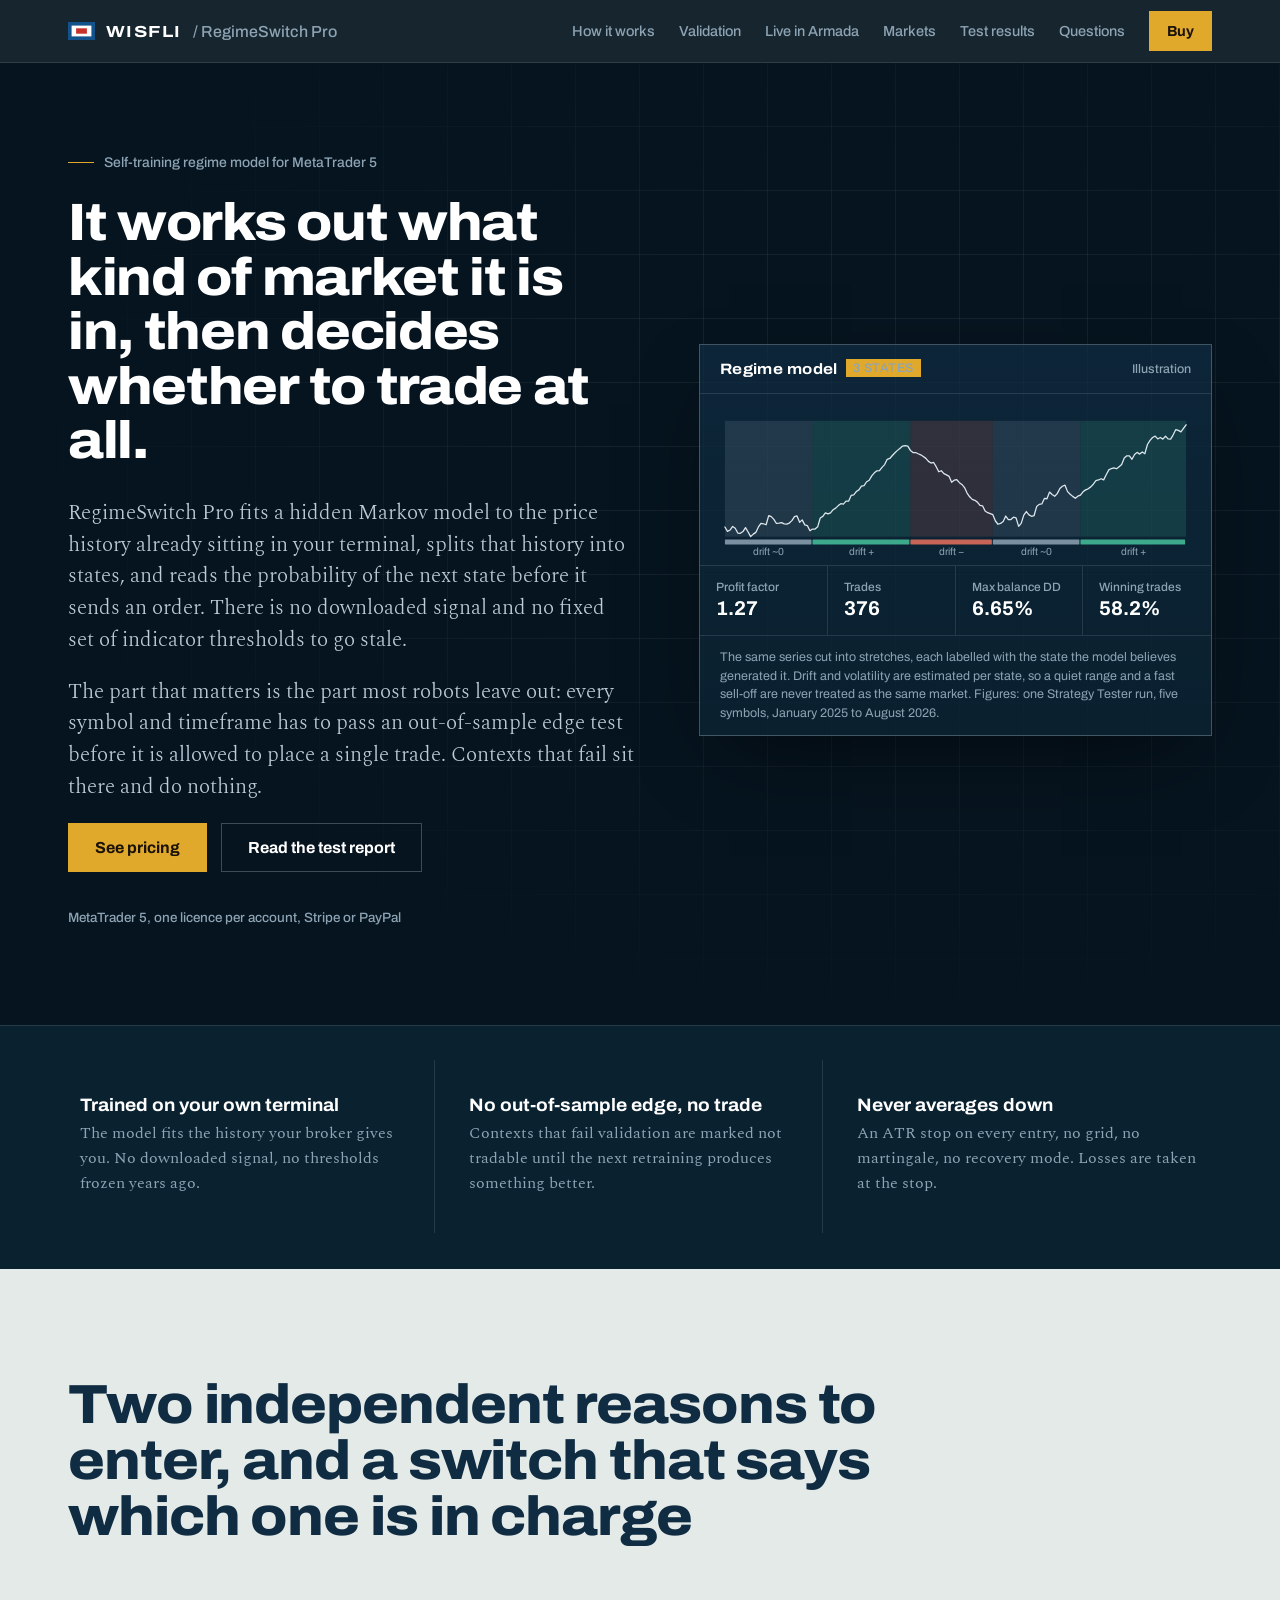
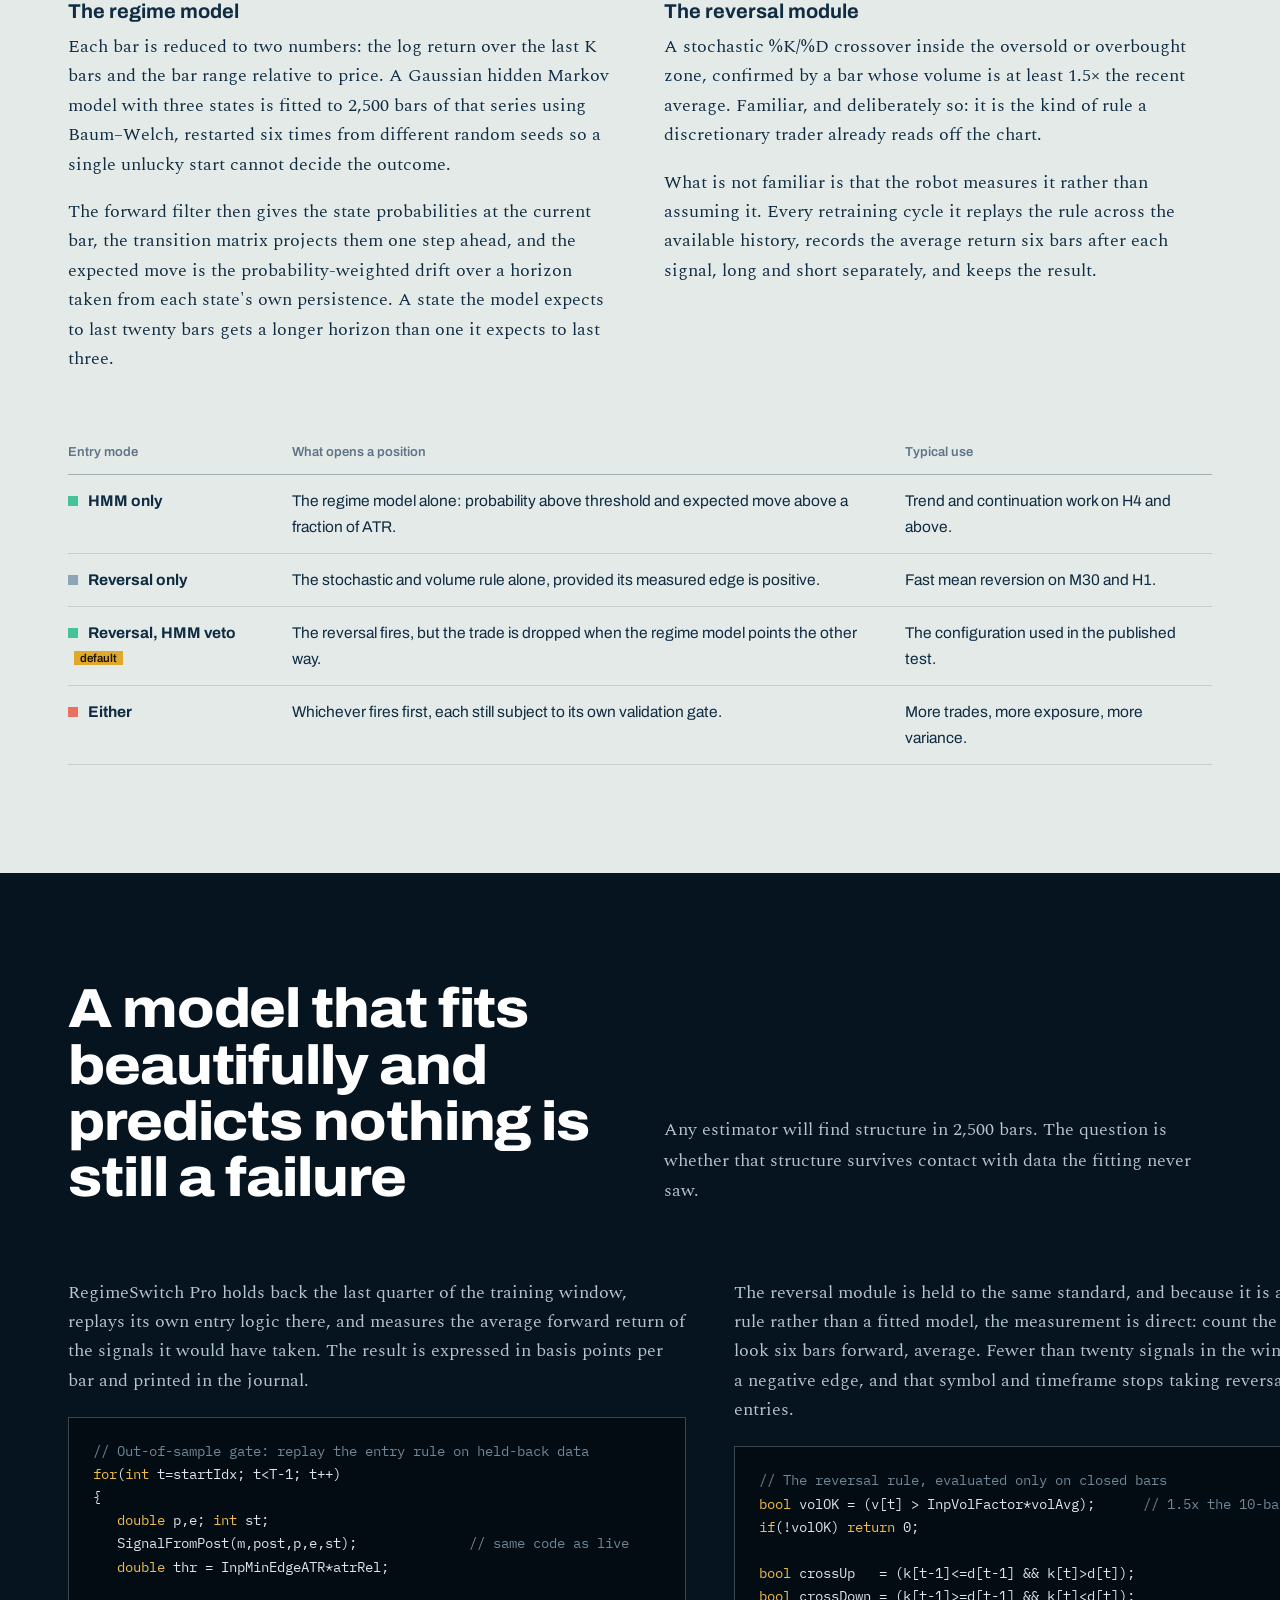
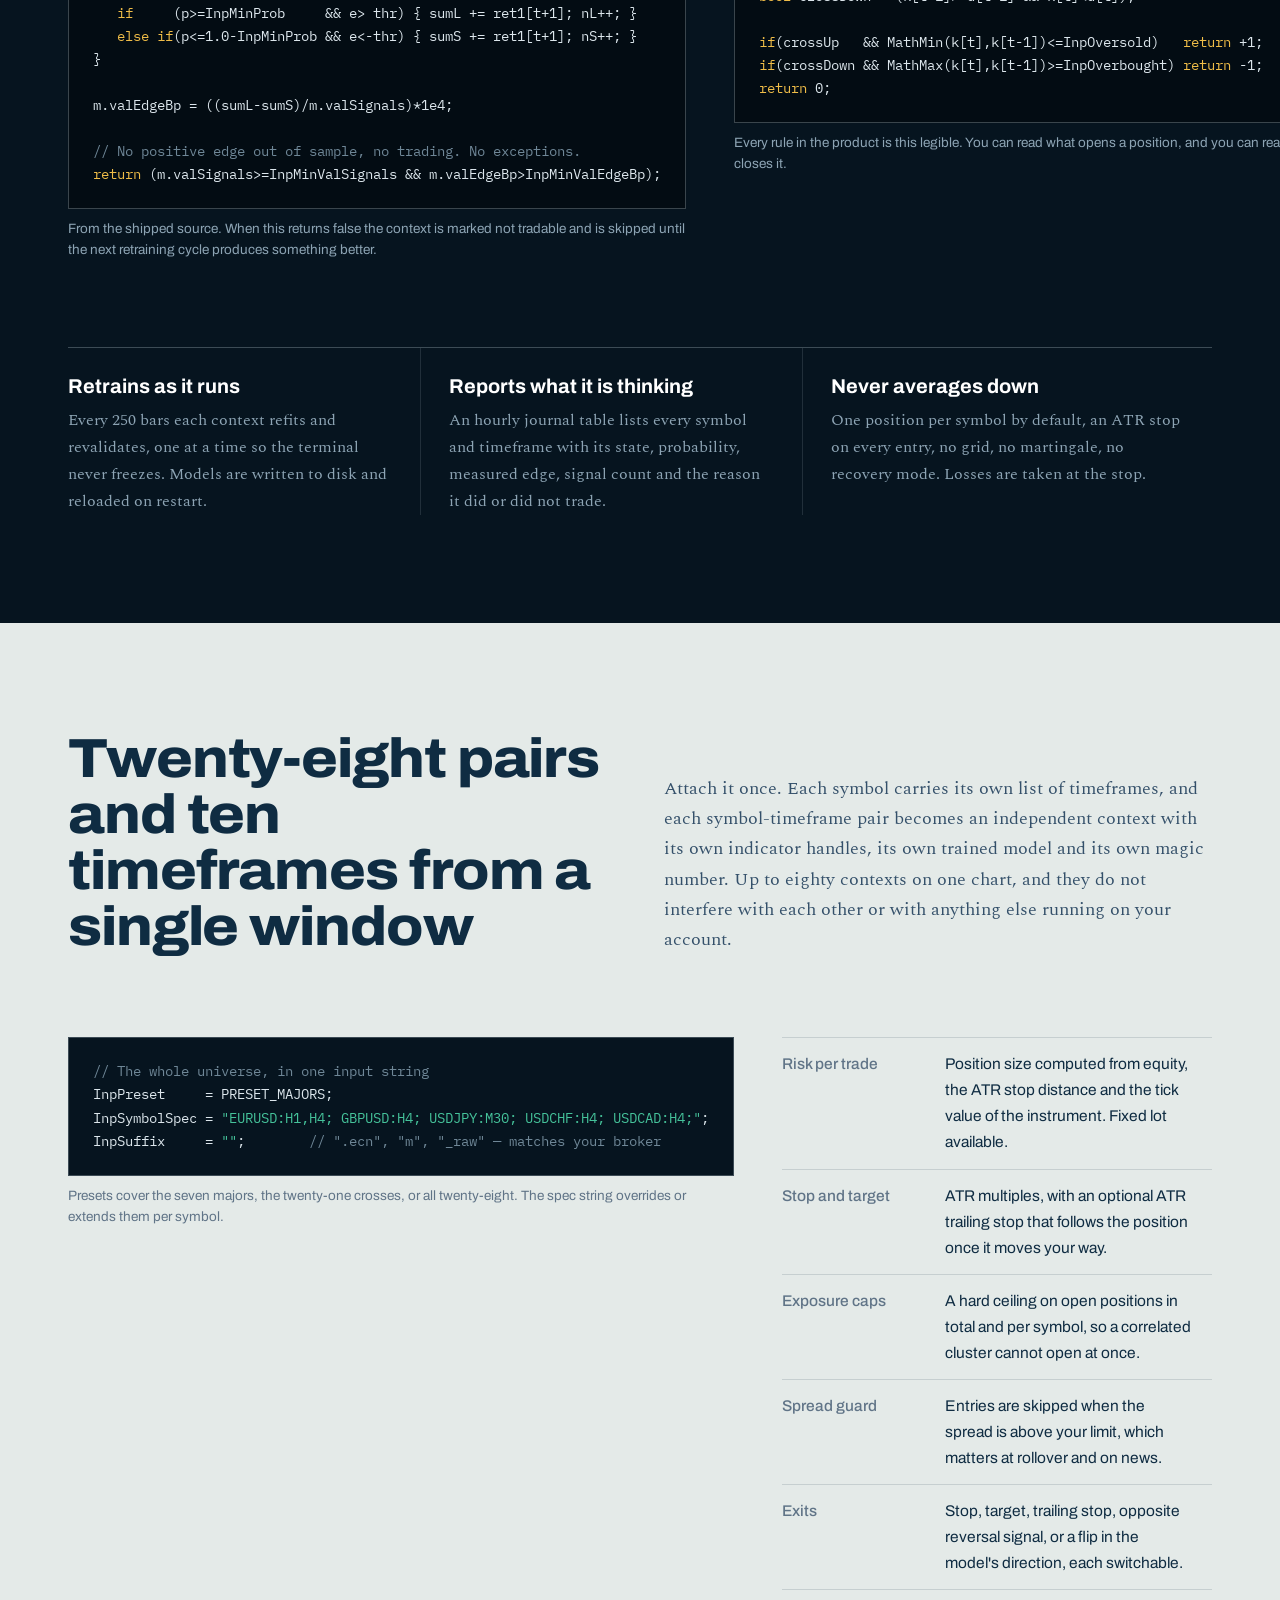
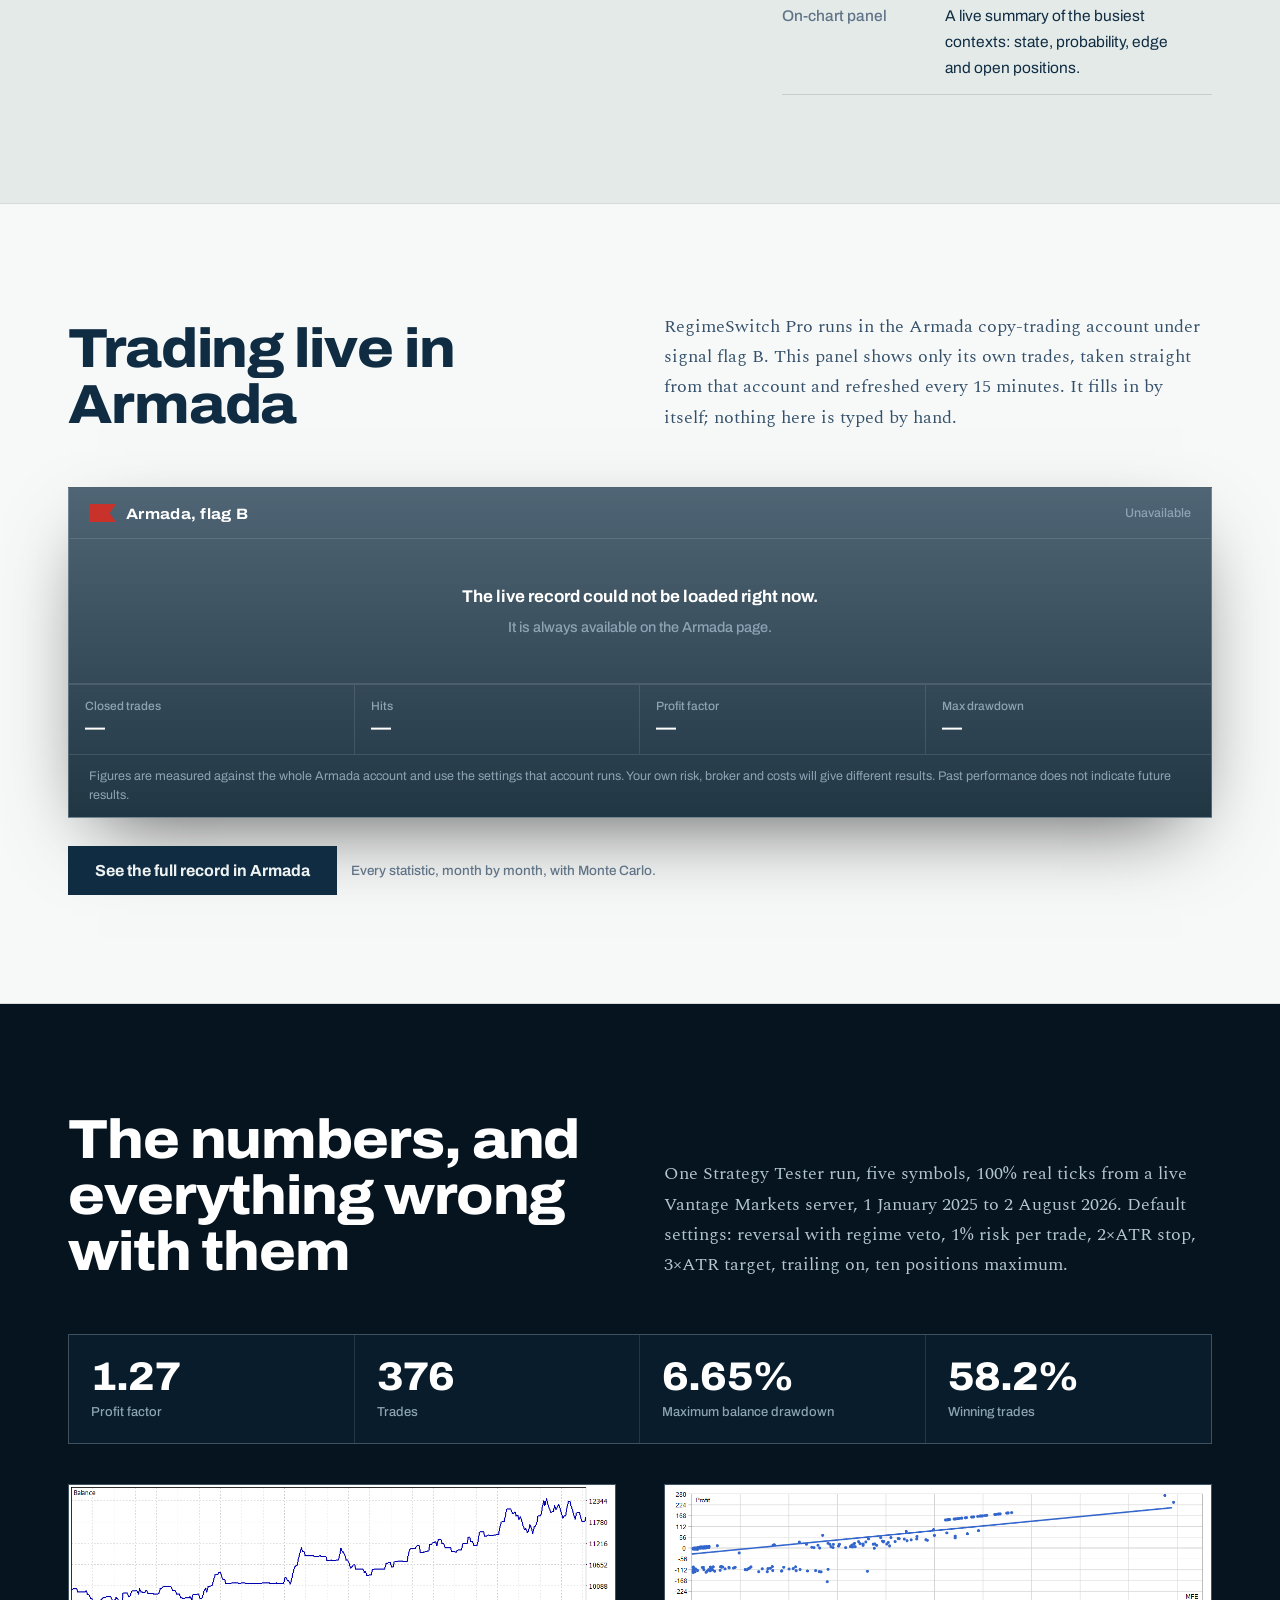
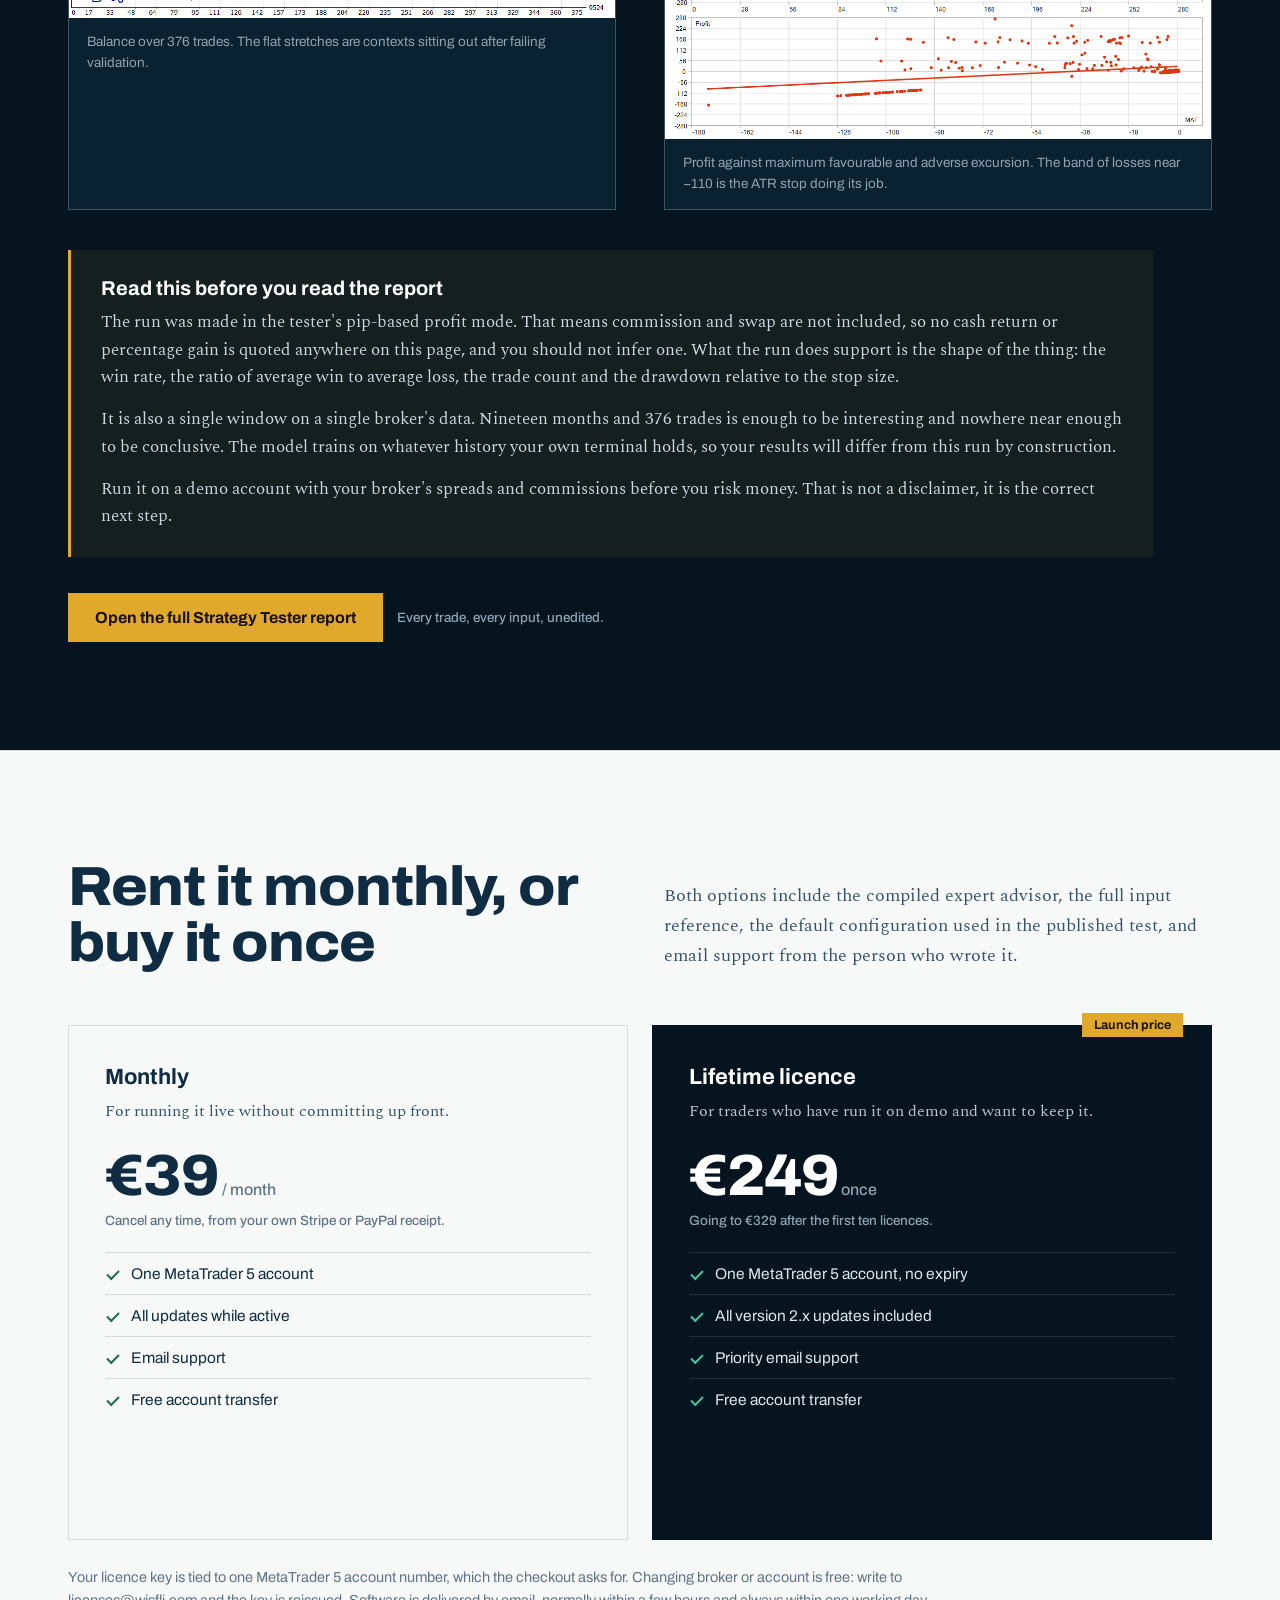
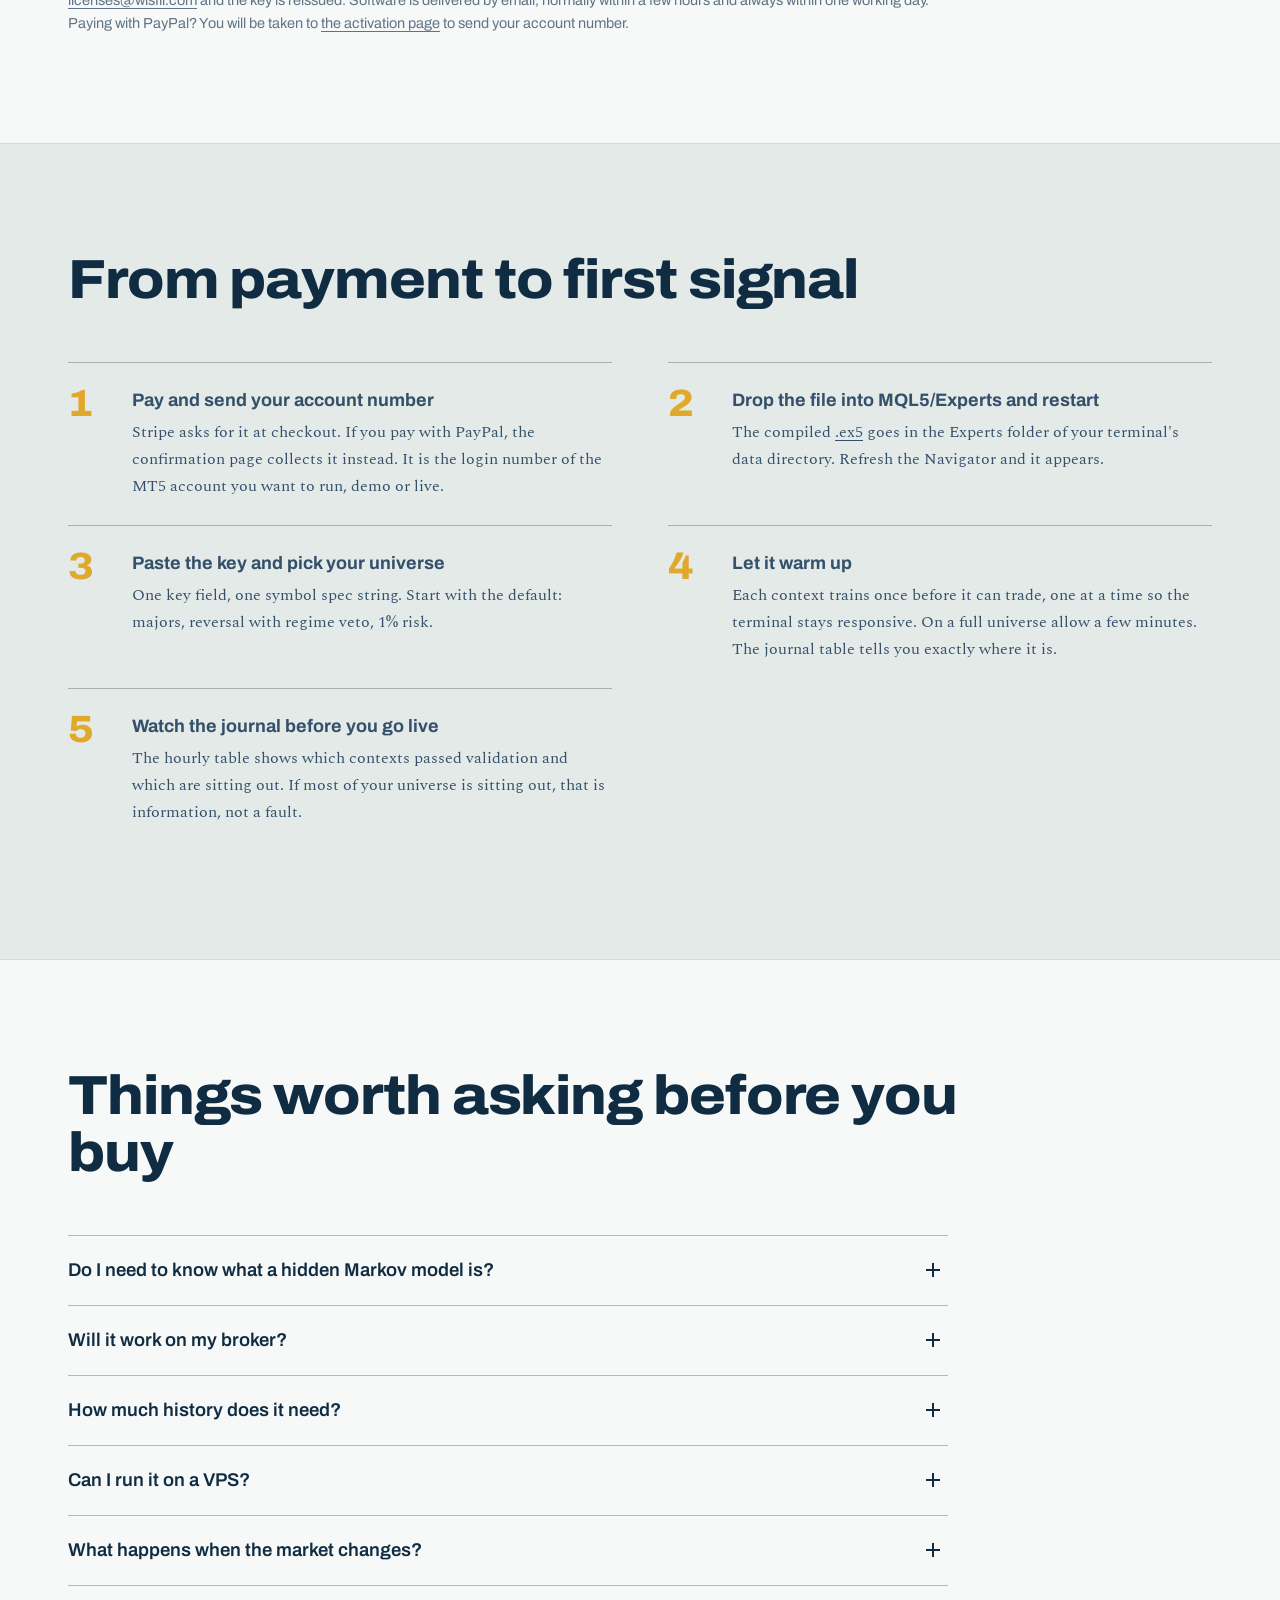
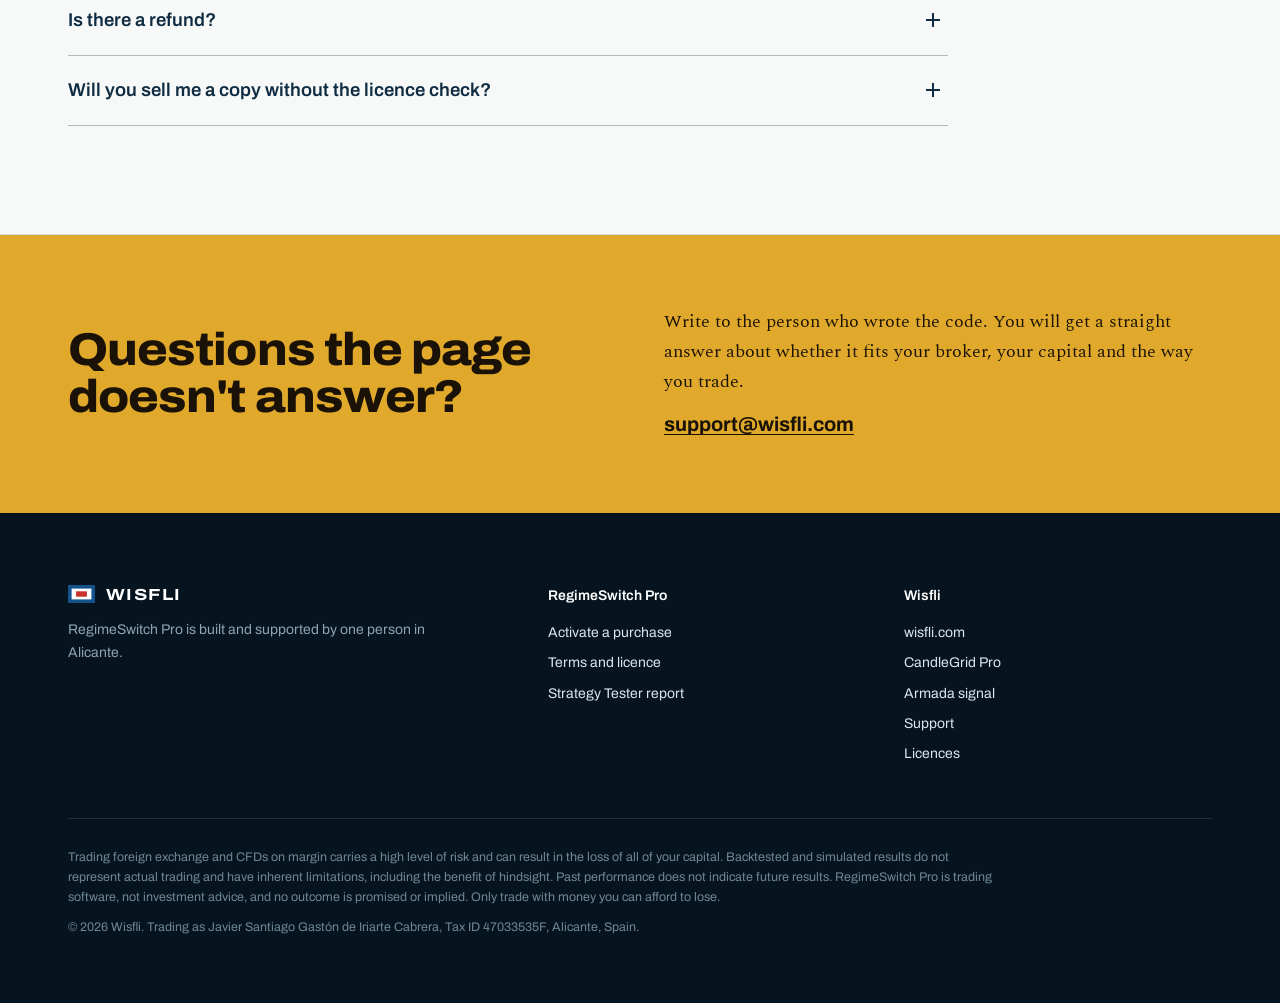
==== commit bf8c37d6: "Add files via upload" ====
--- a/index.html
+++ b/index.html
@@ -285,6 +285,22 @@
 .shots figure{margin:0;background:var(--abyss-2);border:1px solid var(--drule-2)}
 .shots img{width:100%;background:#fff}
 .shots figcaption{padding:14px 18px;font:400 13.5px/1.55 Archivo;color:var(--dmuted)}
+/* live record from Armada (this bot only) */
+.live-card .lv-flag svg{width:27px;height:18px;display:inline-block;vertical-align:-3px;margin-right:10px}
+.lv-body{display:grid;grid-template-columns:.9fr 1.1fr;gap:0;align-items:stretch;border-bottom:1px solid var(--drule)}
+.lv-body .inst-big{padding:24px 22px 18px;border-right:1px solid var(--drule);display:block}
+.lv-body .inst-big .num{display:block;margin:0 0 10px}
+.lv-body .inst-big .lab{display:block;line-height:1.5}
+.lv-side{margin:18px 0 0;padding:0;list-style:none;font:500 13px/1.5 Archivo;color:var(--dmuted)}
+.lv-side li{padding:7px 0;border-top:1px solid var(--drule);display:flex;justify-content:space-between;gap:14px}
+.lv-side li b{color:var(--dtext);font-weight:600;text-align:right}
+.lv-chart{position:relative;padding:14px 12px 6px;min-height:230px}
+.lv-chart svg{display:block;width:100%;height:auto}
+.lv-cap{font:500 12px Archivo;color:var(--dmuted);margin:4px 10px 8px}
+.lv-empty{grid-column:1/-1;padding:44px 22px;text-align:center;font:500 14.5px/1.6 Archivo;color:var(--dmuted)}
+.lv-empty b{display:block;color:#fff;font-size:17px;margin-bottom:6px}
+.live-card .pos{color:var(--sig)} .live-card .neg{color:var(--sig-down)}
+@media (max-width:760px){.lv-body{grid-template-columns:1fr}.lv-body .inst-big{border-right:0;border-bottom:1px solid var(--drule)}}
 </style>
 </head>
 <body>
@@ -296,6 +312,7 @@
     <nav aria-label="Page">
       <a href="#how">How it works</a>
       <a href="#validation">Validation</a>
+      <a href="#live">Live in Armada</a>
       <a href="#scope" class="opt">Markets</a>
       <a href="#results">Test results</a>
       <a href="#faq" class="opt">Questions</a>
@@ -464,6 +481,37 @@
   </div>
 </section>
 
+<section id="live" class="panel">
+  <div class="wrap">
+    <div class="head">
+      <h2>Trading live in Armada</h2>
+      <p>RegimeSwitch Pro runs in the Armada copy-trading account under signal flag B. This panel shows only its own trades, taken straight from that account and refreshed every 15 minutes. It fills in by itself; nothing here is typed by hand.</p>
+    </div>
+
+    <div class="instrument live-card" id="lv-card" aria-live="polite">
+      <header>
+        <b><span class="lv-flag" id="lv-flag"></span>Armada, flag B<span class="badge" id="lv-badge" hidden>DEMO</span></b>
+        <span id="lv-updated">Loading the live record…</span>
+      </header>
+      <div class="lv-body" id="lv-body">
+        <div class="lv-empty"><b>Loading…</b></div>
+      </div>
+      <dl class="inst-grid" id="lv-grid">
+        <div><dt>Closed trades</dt><dd id="lv-trades">—</dd></div>
+        <div><dt>Hits</dt><dd id="lv-hits">—</dd></div>
+        <div><dt>Profit factor</dt><dd id="lv-pf">—</dd></div>
+        <div><dt>Max drawdown</dt><dd id="lv-dd">—</dd></div>
+      </dl>
+      <p class="inst-foot" id="lv-foot">Figures are measured against the whole Armada account and use the settings that account runs. Your own risk, broker and costs will give different results. Past performance does not indicate future results.</p>
+    </div>
+
+    <div class="actions" style="margin-top:28px">
+      <a class="btn ink" id="lv-link" href="https://jsgaston.github.io/armada/">See the full record in Armada</a>
+      <span class="aside" style="color:var(--muted)" id="lv-aside">Every statistic, month by month, with Monte Carlo.</span>
+    </div>
+  </div>
+</section>
+
 <section id="results" class="dark">
   <div class="wrap">
     <div class="head">
@@ -548,7 +596,7 @@
       </div>
     </div>
 
-    <p class="hint">Your licence key is tied to one MetaTrader 5 account number, which the checkout asks for. Changing broker or account is free: write in and the key is reissued. Software is delivered by email, normally within a few hours and always within one working day. Paying with PayPal? You will be taken to <a href="activate.html">the activation page</a> to send your account number.</p>
+    <p class="hint">Your licence key is tied to one MetaTrader 5 account number, which the checkout asks for. Changing broker or account is free: write to <a href="mailto:licenses@wisfli.com">licenses@wisfli.com</a> and the key is reissued. Software is delivered by email, normally within a few hours and always within one working day. Paying with PayPal? You will be taken to <a href="activate.html">the activation page</a> to send your account number.</p>
   </div>
 </section>
 
@@ -606,7 +654,7 @@
     <h2>Questions the page doesn't answer?</h2>
     <div>
       <p>Write to the person who wrote the code. You will get a straight answer about whether it fits your broker, your capital and the way you trade.</p>
-      <p style="margin-top:14px"><a class="mail" href="mailto:jsgastoniriartecabrera@gmail.com">jsgastoniriartecabrera@gmail.com</a></p>
+      <p style="margin-top:14px"><a class="mail" href="mailto:support@wisfli.com">support@wisfli.com</a></p>
     </div>
   </div>
 </section>
@@ -634,7 +682,8 @@
           <li><a href="https://wisfli.com/">wisfli.com</a></li>
           <li><a href="https://jsgaston.github.io/candlegrid-web-en/">CandleGrid Pro</a></li>
           <li><a href="https://jsgaston.github.io/armada/">Armada signal</a></li>
-          <li><a href="mailto:jsgastoniriartecabrera@gmail.com">Email</a></li>
+          <li><a href="mailto:support@wisfli.com">Support</a></li>
+          <li><a href="mailto:licenses@wisfli.com">Licences</a></li>
         </ul>
       </div>
     </div>
@@ -669,5 +718,145 @@
   }
 </script>
 
+<script>
+/* Live record of this bot inside Armada. Reads the public stats.json that the
+   Armada publisher uploads every 15 minutes, finds the scope under this bot's
+   flag and draws it. Nothing is stored or typed by hand. */
+(function(){
+  var FLAG='B', NAME='RegimeSwitch Pro', BASE='https://jsgaston.github.io/armada/';
+  var MONTHS=['Jan','Feb','Mar','Apr','May','Jun','Jul','Aug','Sep','Oct','Nov','Dec'];
+  var FLAGS={A:'<path d="M0 0h30v40H0z" fill="#fff"/><path d="M30 0h30L46 20l14 20H30z" fill="#14528C"/>',
+             B:'<path d="M0 0h60L46 20l14 20H0z" fill="#C8322A"/>',
+             C:'<path d="M0 0h60v8H0z" fill="#14528C"/><path d="M0 8h60v8H0z" fill="#fff"/><path d="M0 16h60v8H0z" fill="#C8322A"/><path d="M0 24h60v8H0z" fill="#fff"/><path d="M0 32h60v8H0z" fill="#14528C"/>'};
+  function $(id){return document.getElementById(id);}
+  function nil(v){return v===null||v===undefined||(typeof v==='number'&&isNaN(v));}
+  function esc(s){return String(s==null?'':s).replace(/[&<>"]/g,function(c){return {'&':'&amp;','<':'&lt;','>':'&gt;','"':'&quot;'}[c];});}
+  function pct(n,d){d=d==null?2:d;return nil(n)?'—':(n>0?'+':(n<0?'−':''))+Math.abs(n).toFixed(d)+'%';}
+  function upct(n,d){return nil(n)?'—':Math.abs(n).toFixed(d==null?1:d)+'%';}
+  function num(n){return nil(n)?'—':(n<0?'−':'')+Math.abs(n).toFixed(2);}
+  function ddp(n){return nil(n)?'—':(n>0?'−'+n.toFixed(2)+'%':'0.00%');}
+  function cls(n){return nil(n)?'':(n>0?'pos':(n<0?'neg':''));}
+  function fdate(iso){var d=new Date(iso+'T00:00:00Z');return d.getUTCDate()+' '+MONTHS[d.getUTCMonth()]+' '+d.getUTCFullYear();}
+  function ftime(ms){var d=new Date(ms);return d.getUTCDate()+' '+MONTHS[d.getUTCMonth()]+' '+String(d.getUTCHours()).padStart(2,'0')+':'+String(d.getUTCMinutes()).padStart(2,'0');}
+  var CUR='EUR';
+  function money(n,sign){ if(nil(n)) return '—';
+    var v=new Intl.NumberFormat('en-IE',{style:'currency',currency:CUR,maximumFractionDigits:2}).format(Math.abs(n));
+    return (n<0?'−':(sign&&n>0?'+':''))+v; }
+
+  /* monotone cubic: smooth, never overshoots. Two points get a soft S with flat ends. */
+  function smooth(P){
+    var n=P.length,i; if(!n) return '';
+    if(n===1) return 'M'+P[0][0].toFixed(1)+' '+P[0][1].toFixed(1);
+    if(n===2){ var h=(P[1][0]-P[0][0])/2; return 'M'+P[0][0].toFixed(1)+' '+P[0][1].toFixed(1)+'C'+(P[0][0]+h).toFixed(1)+' '+P[0][1].toFixed(1)+' '+(P[1][0]-h).toFixed(1)+' '+P[1][1].toFixed(1)+' '+P[1][0].toFixed(1)+' '+P[1][1].toFixed(1); }
+    var dx=[],m=[],t=[];
+    for(i=0;i<n-1;i++){ dx[i]=(P[i+1][0]-P[i][0])||1e-6; m[i]=(P[i+1][1]-P[i][1])/dx[i]; }
+    t[0]=m[0]; t[n-1]=m[n-2];
+    for(i=1;i<n-1;i++) t[i]= m[i-1]*m[i]<=0 ? 0 : 3*(dx[i-1]+dx[i])/((2*dx[i]+dx[i-1])/m[i-1]+(dx[i]+2*dx[i-1])/m[i]);
+    var d='M'+P[0][0].toFixed(1)+' '+P[0][1].toFixed(1);
+    for(i=0;i<n-1;i++){ var k=dx[i]/3;
+      d+='C'+(P[i][0]+k).toFixed(1)+' '+(P[i][1]+t[i]*k).toFixed(1)+' '+(P[i+1][0]-k).toFixed(1)+' '+(P[i+1][1]-t[i+1]*k).toFixed(1)+' '+P[i+1][0].toFixed(1)+' '+P[i+1][1].toFixed(1); }
+    return d;
+  }
+
+  function findScope(s){
+    var sc=s.scopes||[], i;
+    for(i=0;i<sc.length;i++) if(sc[i].flag===FLAG && sc[i].kind==='group') return sc[i];
+    for(i=0;i<sc.length;i++) if(sc[i].flag===FLAG) return sc[i];
+    var st=strategy(s), mg=(st&&st.magics)||[];
+    if(mg.length===1) for(i=0;i<sc.length;i++) if(sc[i].kind==='magic'&&sc[i].magics&&sc[i].magics[0]===mg[0]) return sc[i];
+    return null;
+  }
+  function strategy(s){ var l=s.strategies||[]; for(var i=0;i<l.length;i++) if(l[i].flag===FLAG) return l[i]; return null; }
+
+  /* closed trades once there are a few; hourly equity (open positions included) before that */
+  function series(sc){
+    var tl=sc.tl, n=(tl&&tl.t)?tl.t.length:0, live=sc.live||[];
+    if(n>=6 || (n>=1 && live.length<3)){
+      var pts=[{x:0,v:100}], v=100;
+      for(var i=0;i<n;i++){ v*=1+tl.r[i]/100; pts.push({x:i+1,v:v,r:tl.r[i],t:tl.t[i]*1000}); }
+      pts.kind='trade'; return pts;
+    }
+    if(live.length>=2){ var out=live.map(function(p){return {x:p[0]*1000,v:p[1],t:p[0]*1000};}); out.kind='live'; return out; }
+    var eq=(sc.equity||[]).filter(function(e){return e&&e.d&&!nil(e.v);});
+    if(eq.length>=2){ var ed=eq.map(function(e){var ms=Date.parse(e.d+'T00:00:00Z');return {x:ms,v:+e.v,t:ms};}); ed.kind='day'; return ed; }
+    return [];
+  }
+
+  function chart(sc){
+    var pts=series(sc); if(pts.length<2) return '';
+    var box=$('lv-chartbox'), W=Math.max(300,(box&&box.clientWidth)||560)-24, H=220, PL=6, PR=58, PT=16, PB=26;
+    var vs=pts.map(function(p){return p.v;});
+    var lo=Math.min.apply(null,vs.concat([100])), hi=Math.max.apply(null,vs.concat([100])), pad=(hi-lo)*.18||.2; lo-=pad; hi+=pad;
+    var x0=pts[0].x, x1=pts[pts.length-1].x;
+    var X=function(x){return PL+(x-x0)/((x1-x0)||1)*(W-PL-PR);}, Y=function(v){return PT+(1-(v-lo)/(hi-lo))*(H-PT-PB);};
+    var P=pts.map(function(p){return [X(p.x),Y(p.v)];});
+    var line=smooth(P), area=line+'L'+P[P.length-1][0].toFixed(1)+' '+(H-PB)+'L'+P[0][0].toFixed(1)+' '+(H-PB)+'Z';
+    var up=vs[vs.length-1]>=100, col=up?'#45C29A':'#E8715F';
+    var g='', steps=3;
+    for(var k=0;k<=steps;k++){ var tv=lo+(hi-lo)*k/steps, ty=Y(tv);
+      g+='<line x1="'+PL+'" x2="'+(W-PR)+'" y1="'+ty.toFixed(1)+'" y2="'+ty.toFixed(1)+'" stroke="rgba(214,230,240,.07)"/>'+
+         '<text x="'+(W-PR+8)+'" y="'+(ty+4).toFixed(1)+'" font-family="Archivo" font-size="11.5" fill="#8DA4B4">'+pct(tv-100,2)+'</text>'; }
+    g+='<line x1="'+PL+'" x2="'+(W-PR)+'" y1="'+Y(100).toFixed(1)+'" y2="'+Y(100).toFixed(1)+'" stroke="rgba(214,230,240,.3)" stroke-dasharray="3 4"/>';
+    var dots='';
+    if(pts.kind==='trade' && pts.length<=60) pts.forEach(function(p,i){ if(p.r==null) return;
+      dots+='<circle cx="'+P[i][0].toFixed(1)+'" cy="'+P[i][1].toFixed(1)+'" r="3.2" fill="'+(p.r>=0?'#45C29A':'#E8715F')+'" stroke="#0A2130" stroke-width="1.5"><title>Trade #'+i+': '+pct(p.r,3)+'</title></circle>'; });
+    var fmtT=function(ms){ return pts.kind==='day'?fdate(new Date(ms).toISOString().slice(0,10)):ftime(ms)+' UTC'; };
+    var first=pts.kind==='trade'?'start':fmtT(pts[0].t), last=pts.kind==='trade'?'trade #'+(pts.length-1):fmtT(pts[pts.length-1].t);
+    g+='<text x="'+PL+'" y="'+(H-7)+'" font-family="Archivo" font-size="11.5" fill="#8DA4B4">'+first+'</text>'+
+       '<text x="'+(W-PR)+'" y="'+(H-7)+'" text-anchor="end" font-family="Archivo" font-size="11.5" fill="#8DA4B4">'+last+'</text>';
+    return '<svg viewBox="0 0 '+W+' '+H+'" role="img" aria-label="'+esc(NAME)+' growth curve inside Armada">'+
+      '<defs><linearGradient id="lvg" x1="0" y1="0" x2="0" y2="1"><stop offset="0" stop-color="'+col+'" stop-opacity=".26"/><stop offset="1" stop-color="'+col+'" stop-opacity="0"/></linearGradient></defs>'+
+      g+'<path d="'+area+'" fill="url(#lvg)"/><path d="'+line+'" fill="none" stroke="'+col+'" stroke-width="2.4" stroke-linejoin="round" stroke-linecap="round"/>'+dots+'</svg>'+
+      '<p class="lv-cap">'+(pts.kind==='trade'?'Growth after each closed trade, % of the Armada account.':pts.kind==='day'?'Growth at each day\u2019s close, % of the Armada account.':'Hourly equity for this bot, open positions included, % of the Armada account.')+'</p>';
+  }
+
+  var STATE=null;
+  function render(){
+    var s=STATE, body=$('lv-body');
+    if(!s){ body.innerHTML='<div class="lv-empty"><b>The live record could not be loaded right now.</b>It is always available on the Armada page.</div>'; $('lv-updated').textContent='Unavailable'; return; }
+    var A=s.account||{}; if(A.currency) CUR=A.currency;
+    if(A.type==='demo'){ $('lv-badge').hidden=false;
+      $('lv-foot').textContent='The Armada account is currently a demo account, and demo fills are usually kinder than real-money execution. Figures are measured against the whole Armada account and use the settings that account runs; your own risk, broker and costs will give different results. Past performance does not indicate future results.'; }
+    if(s.updated_utc){ var mins=Math.round((Date.now()-new Date(s.updated_utc))/60000);
+      $('lv-updated').textContent='Updated '+(mins<2?'just now':mins<60?mins+' min ago':mins<2880?Math.round(mins/60)+' h ago':Math.round(mins/1440)+' days ago'); }
+    var st=strategy(s), sc=findScope(s);
+    if(!sc || sc.empty){
+      var why = st && st.status==='live' ? NAME+' is sailing in Armada but its figures are not published yet.' :
+        NAME+' has joined the Armada account and has not closed a trade there yet.';
+      body.innerHTML='<div class="lv-empty"><b>No closed trades yet.</b>'+esc(why)+' Its record appears here automatically after the first one.</div>';
+      return;
+    }
+    var R=sc.returns||{}, K=sc.risk||{}, T=sc.trades||{};
+    var money_on=A.publish_money && !nil(sc.net);
+    var big = money_on ? money(sc.net,true) : pct(R.total_pct);
+    var since = T.first_trade ? fdate(T.first_trade) : (st&&st.since?fdate(st.since):'');
+    var side=[];
+    side.push(['Contribution to the account','<span class="'+cls(R.total_pct)+'">'+pct(R.total_pct)+'</span>']);
+    if(!nil(R.month_pct)) side.push(['This month','<span class="'+cls(R.month_pct)+'">'+pct(R.month_pct)+'</span>']);
+    if(!nil(T.expectancy_pct)) side.push(['Average trade','<span class="'+cls(T.expectancy_pct)+'">'+pct(T.expectancy_pct,3)+'</span>']);
+    if(sc.magics && sc.magics.length) side.push([sc.magics.length===1?'Magic number':'Magic numbers', esc(sc.magics.join(', '))]);
+    if(sc.symbols && sc.symbols.length) side.push(['Instruments traded', esc(sc.symbols.map(function(x){return x.s;}).join(', '))]);
+    if(T.last_trade) side.push(['Last closed trade', fdate(T.last_trade)]);
+    body.innerHTML='<div class="inst-big"><span class="num '+cls(money_on?sc.net:R.total_pct)+'">'+big+'</span>'+
+      '<span class="lab">'+(money_on?'net result':'return')+' of '+esc(NAME)+' inside Armada'+(since?', since '+since:'')+'</span>'+
+      '<ul class="lv-side">'+side.map(function(r){return '<li><span>'+r[0]+'</span><b>'+r[1]+'</b></li>';}).join('')+'</ul></div>'+
+      '<div class="lv-chart" id="lv-chartbox"></div>';
+    $('lv-chartbox').innerHTML=chart(sc)||'<div class="lv-empty">Not enough points to draw a curve yet.</div>';
+    $('lv-trades').textContent=nil(T.trades)?'—':T.trades;
+    $('lv-hits').textContent=upct(T.win_rate_pct,1);
+    $('lv-pf').textContent=num(T.profit_factor);
+    $('lv-dd').textContent=ddp(K.max_drawdown_pct);
+    $('lv-link').href=BASE+'#bot='+encodeURIComponent(sc.id);
+    $('lv-link').textContent='See '+NAME+'\u2019s full record in Armada';
+  }
+
+  $('lv-flag').innerHTML=FLAGS[FLAG]?'<svg viewBox="0 0 60 40" aria-hidden="true">'+FLAGS[FLAG]+'</svg>':'';
+  fetch(BASE+'stats.json?t='+Date.now(),{cache:'no-store'})
+    .then(function(r){return r.ok?r.json():null;})
+    .then(function(s){ STATE=s; render(); })
+    .catch(function(){ STATE=null; render(); });
+  var tm; window.addEventListener('resize',function(){ clearTimeout(tm); tm=setTimeout(function(){ if(STATE){ var sc=findScope(STATE), b=$('lv-chartbox'); if(sc&&b) b.innerHTML=chart(sc); } },150); });
+})();
+</script>
 </body>
 </html>
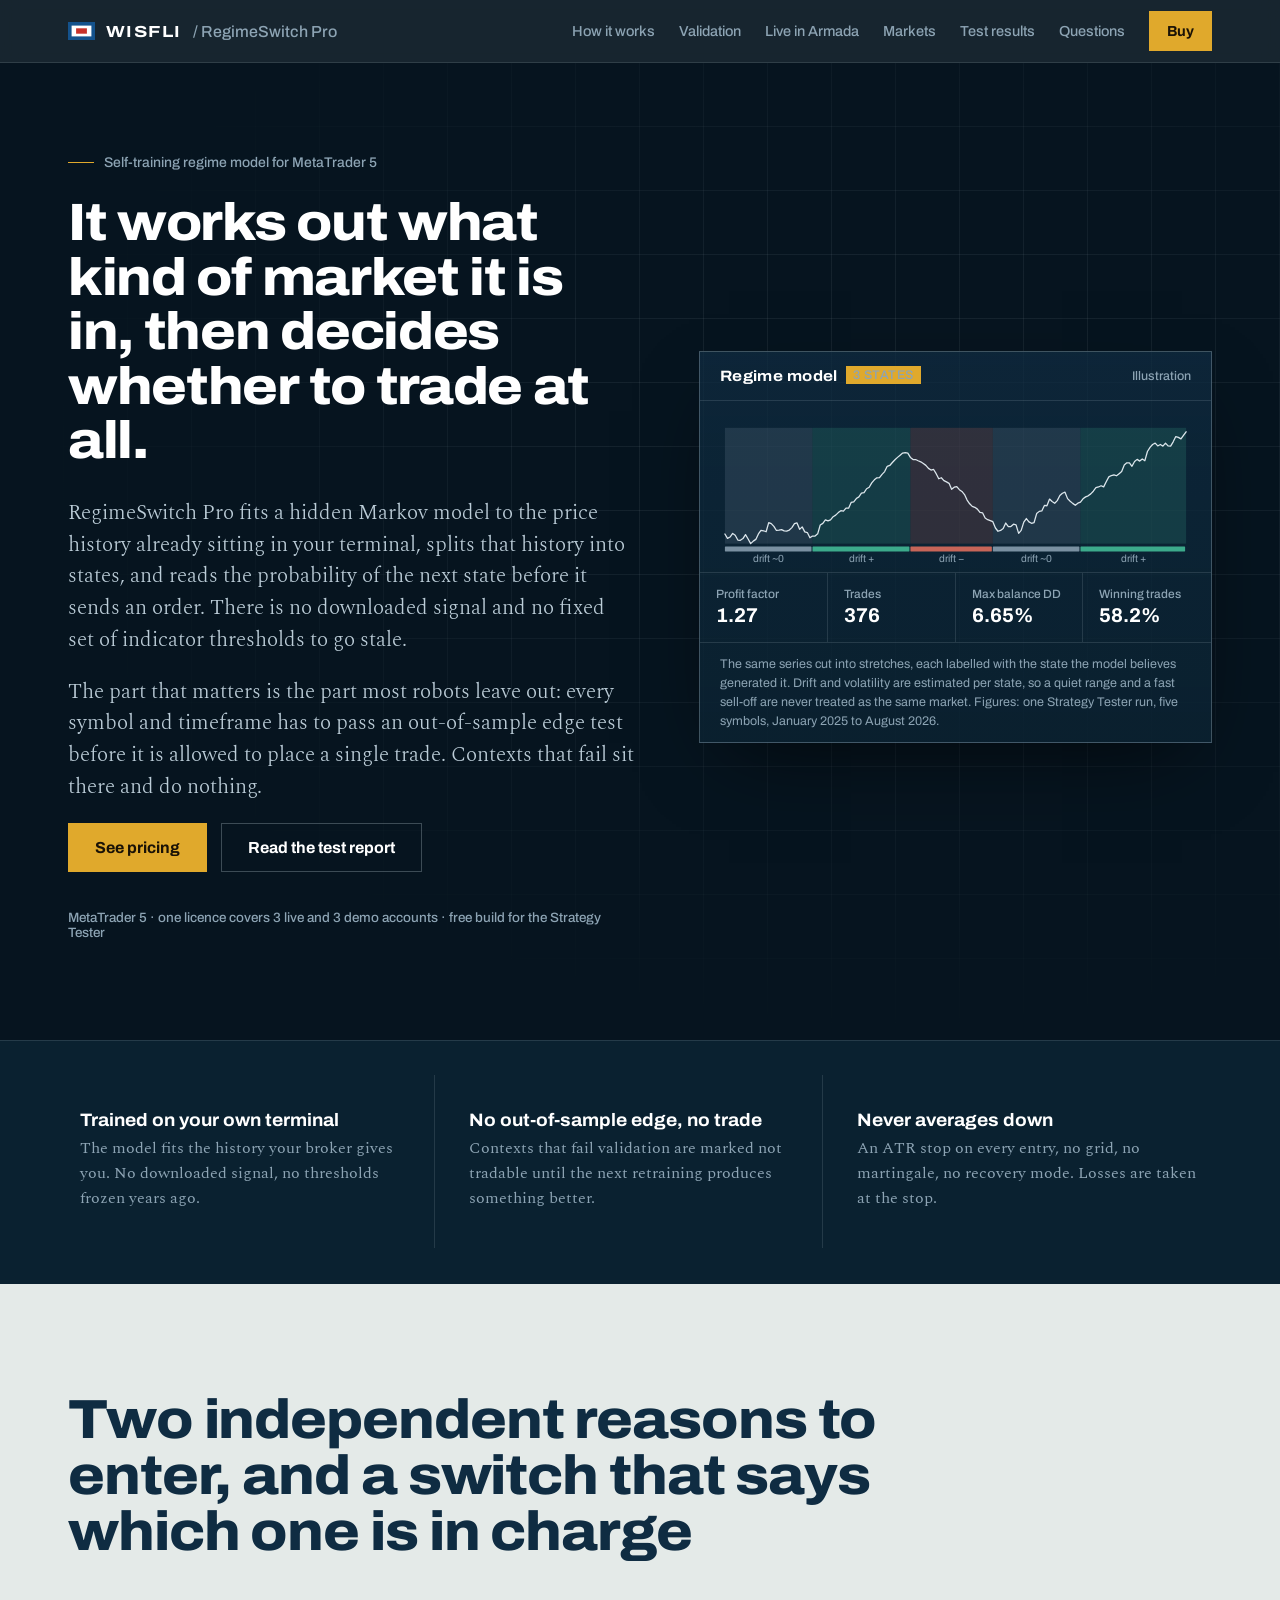
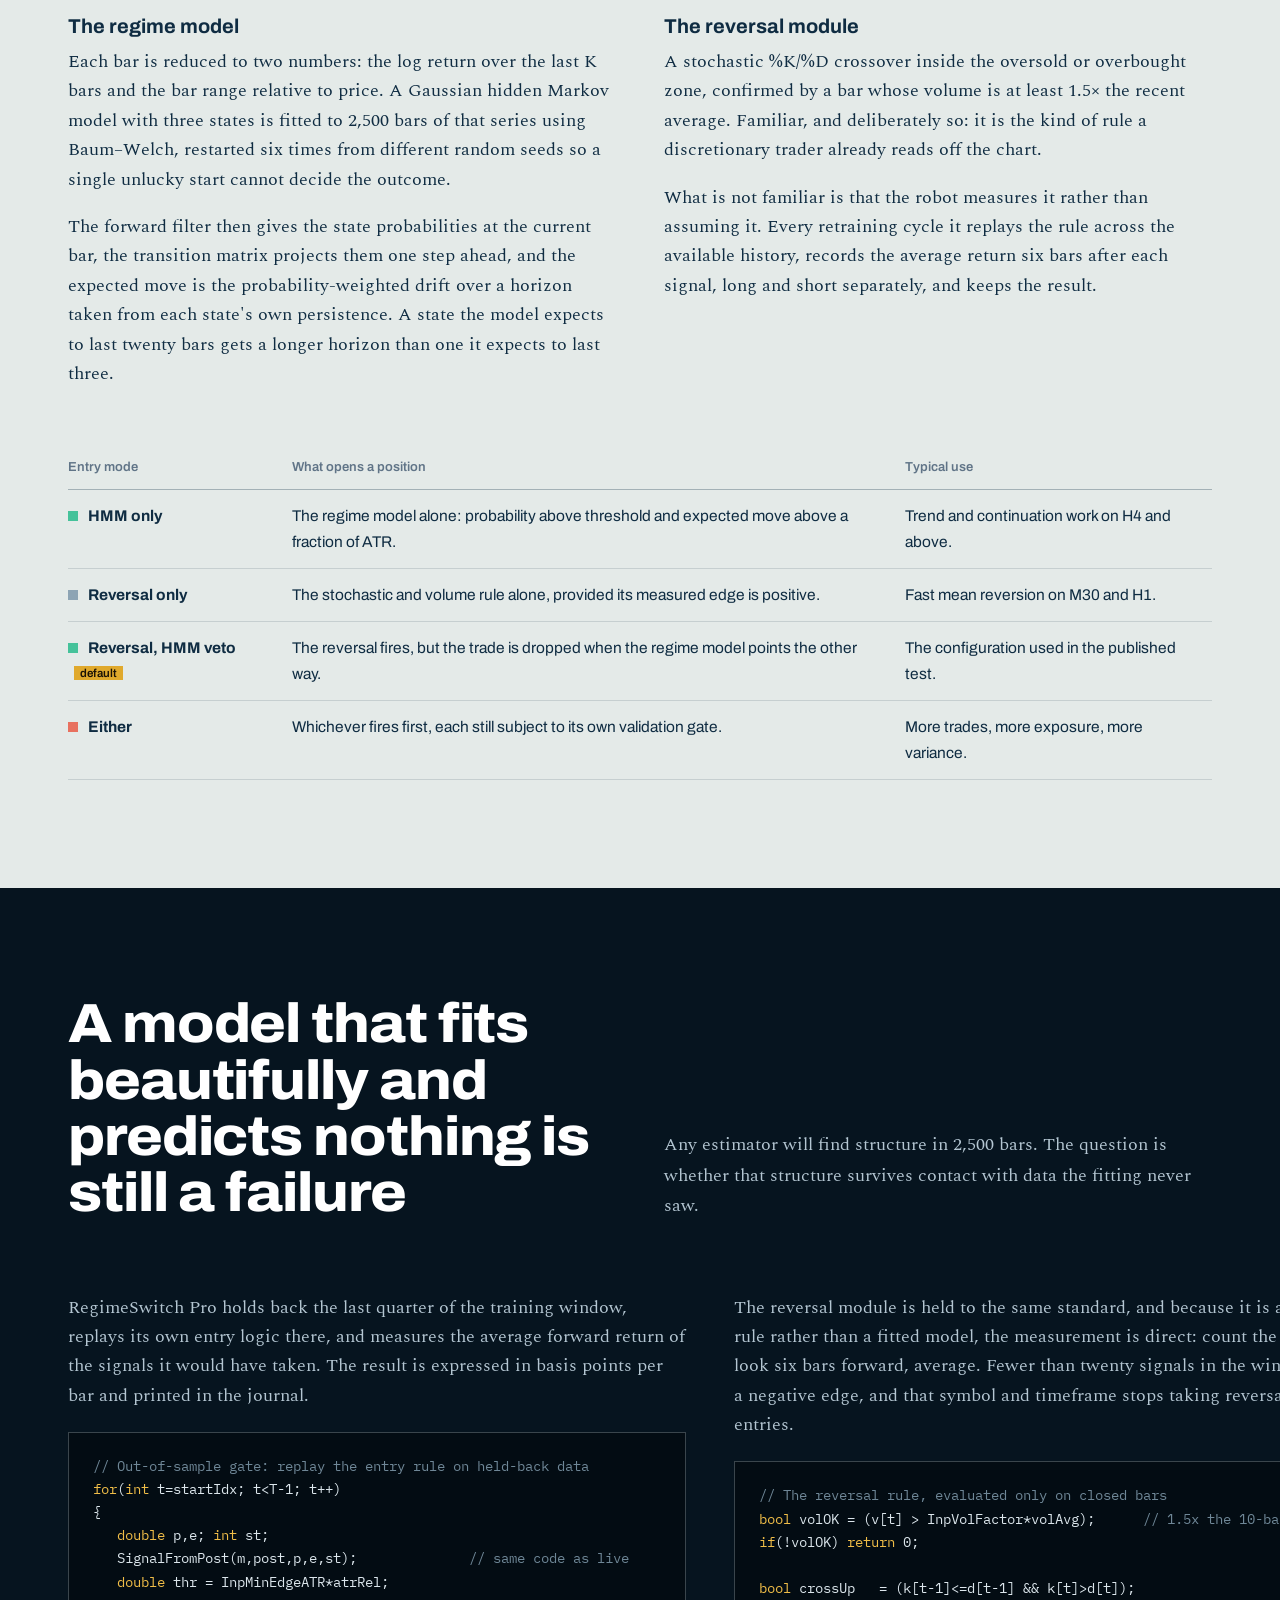
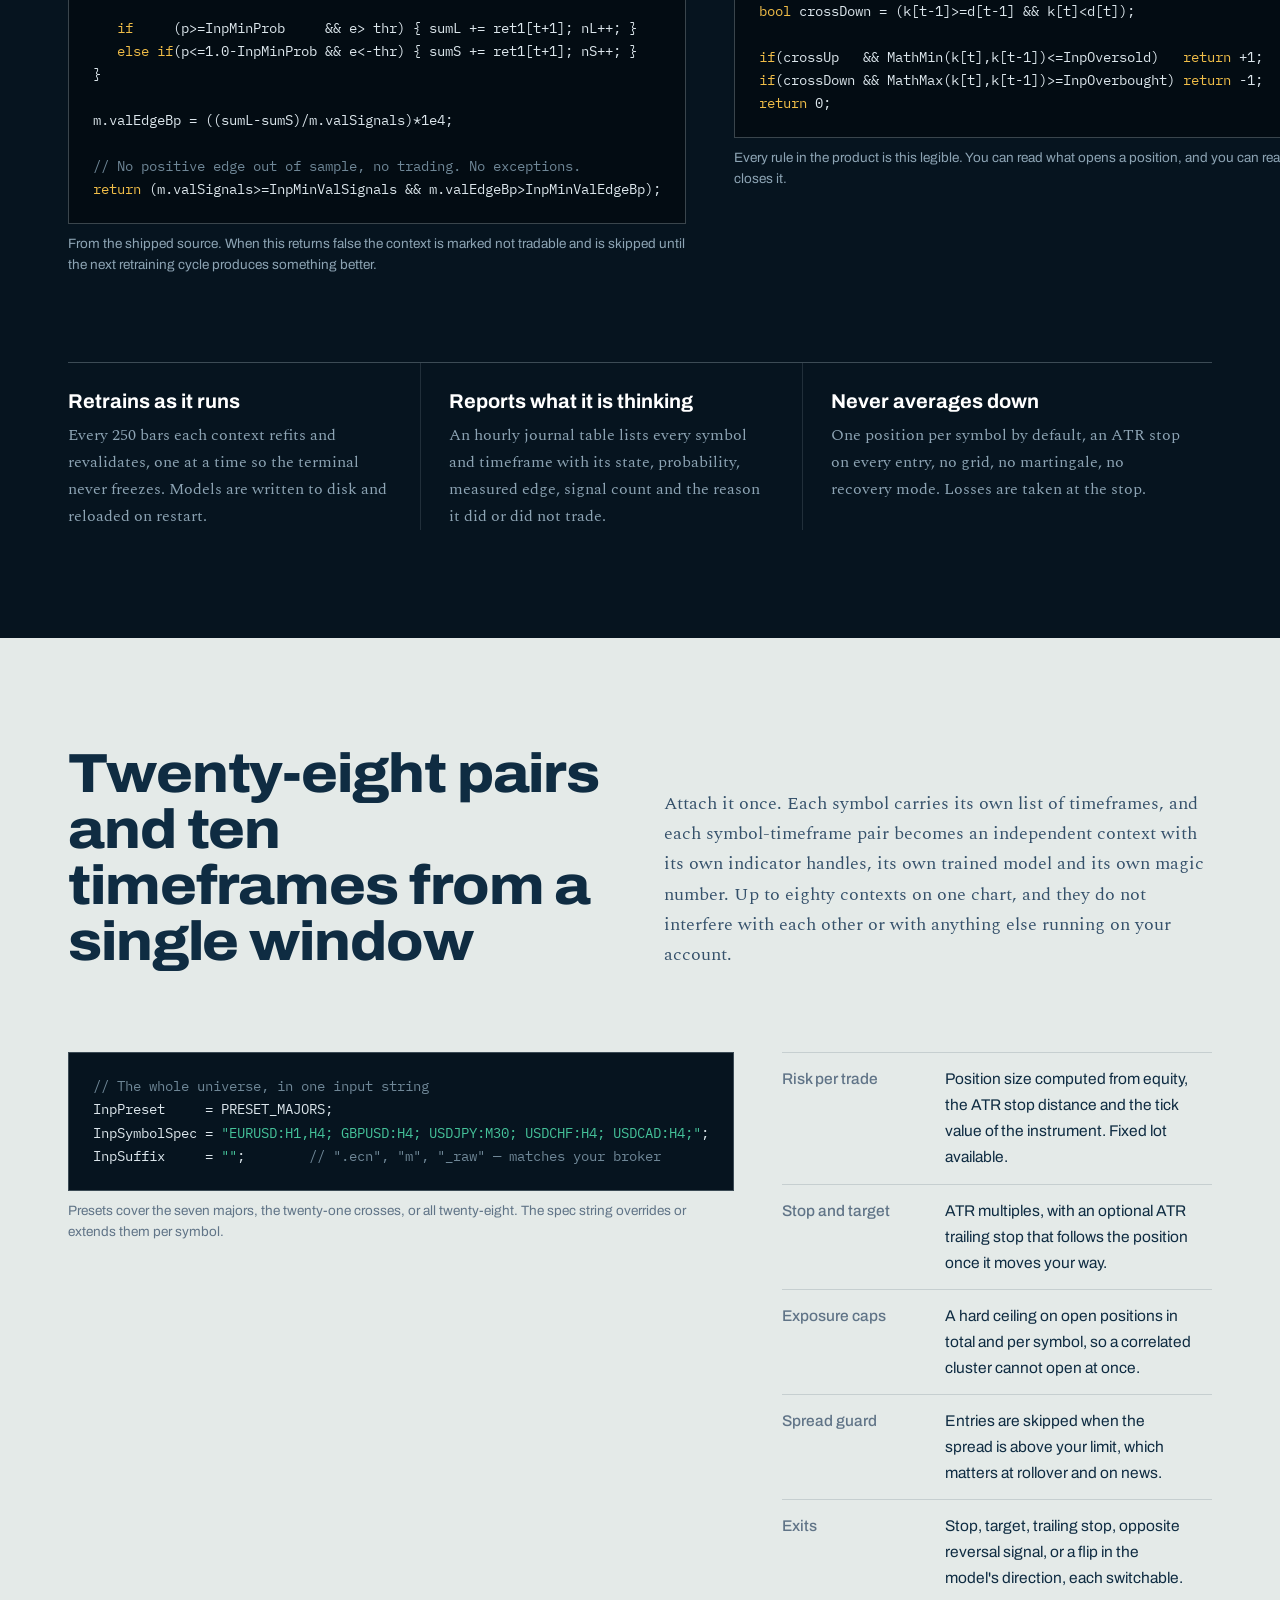
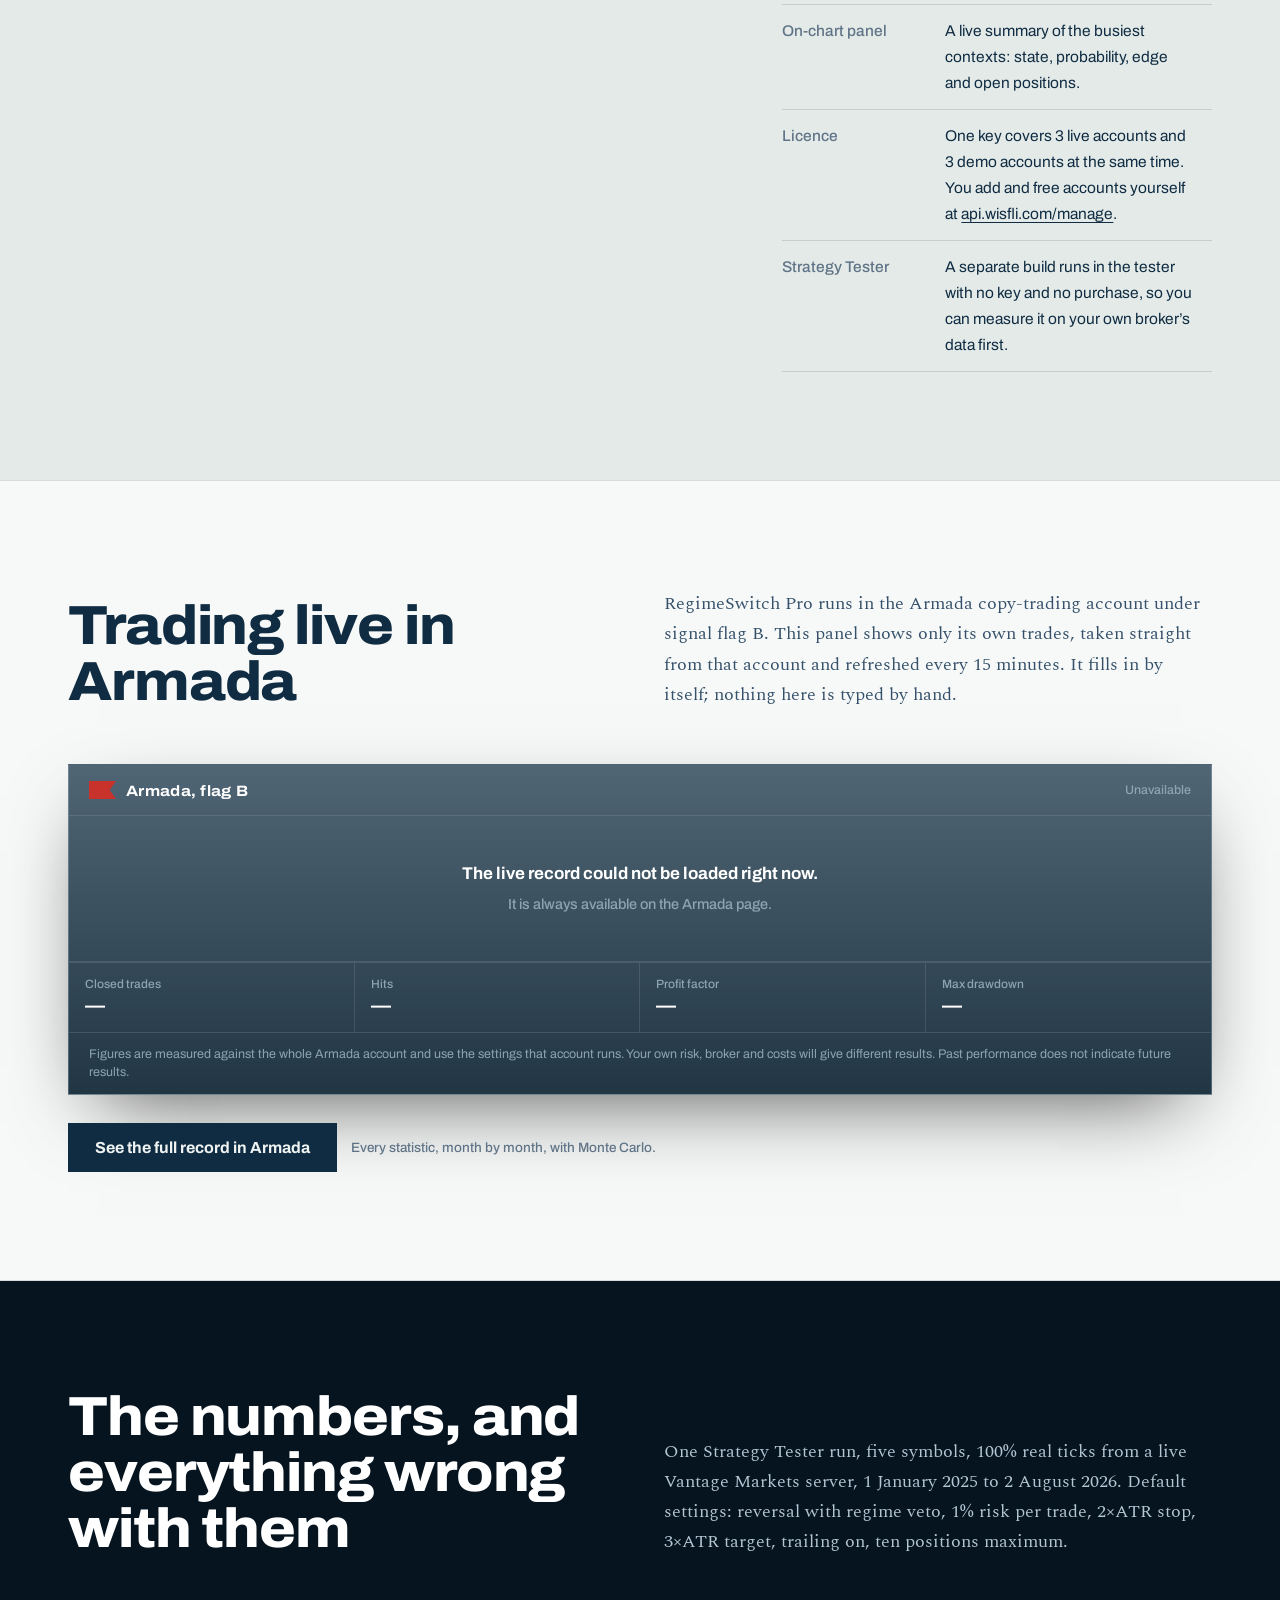
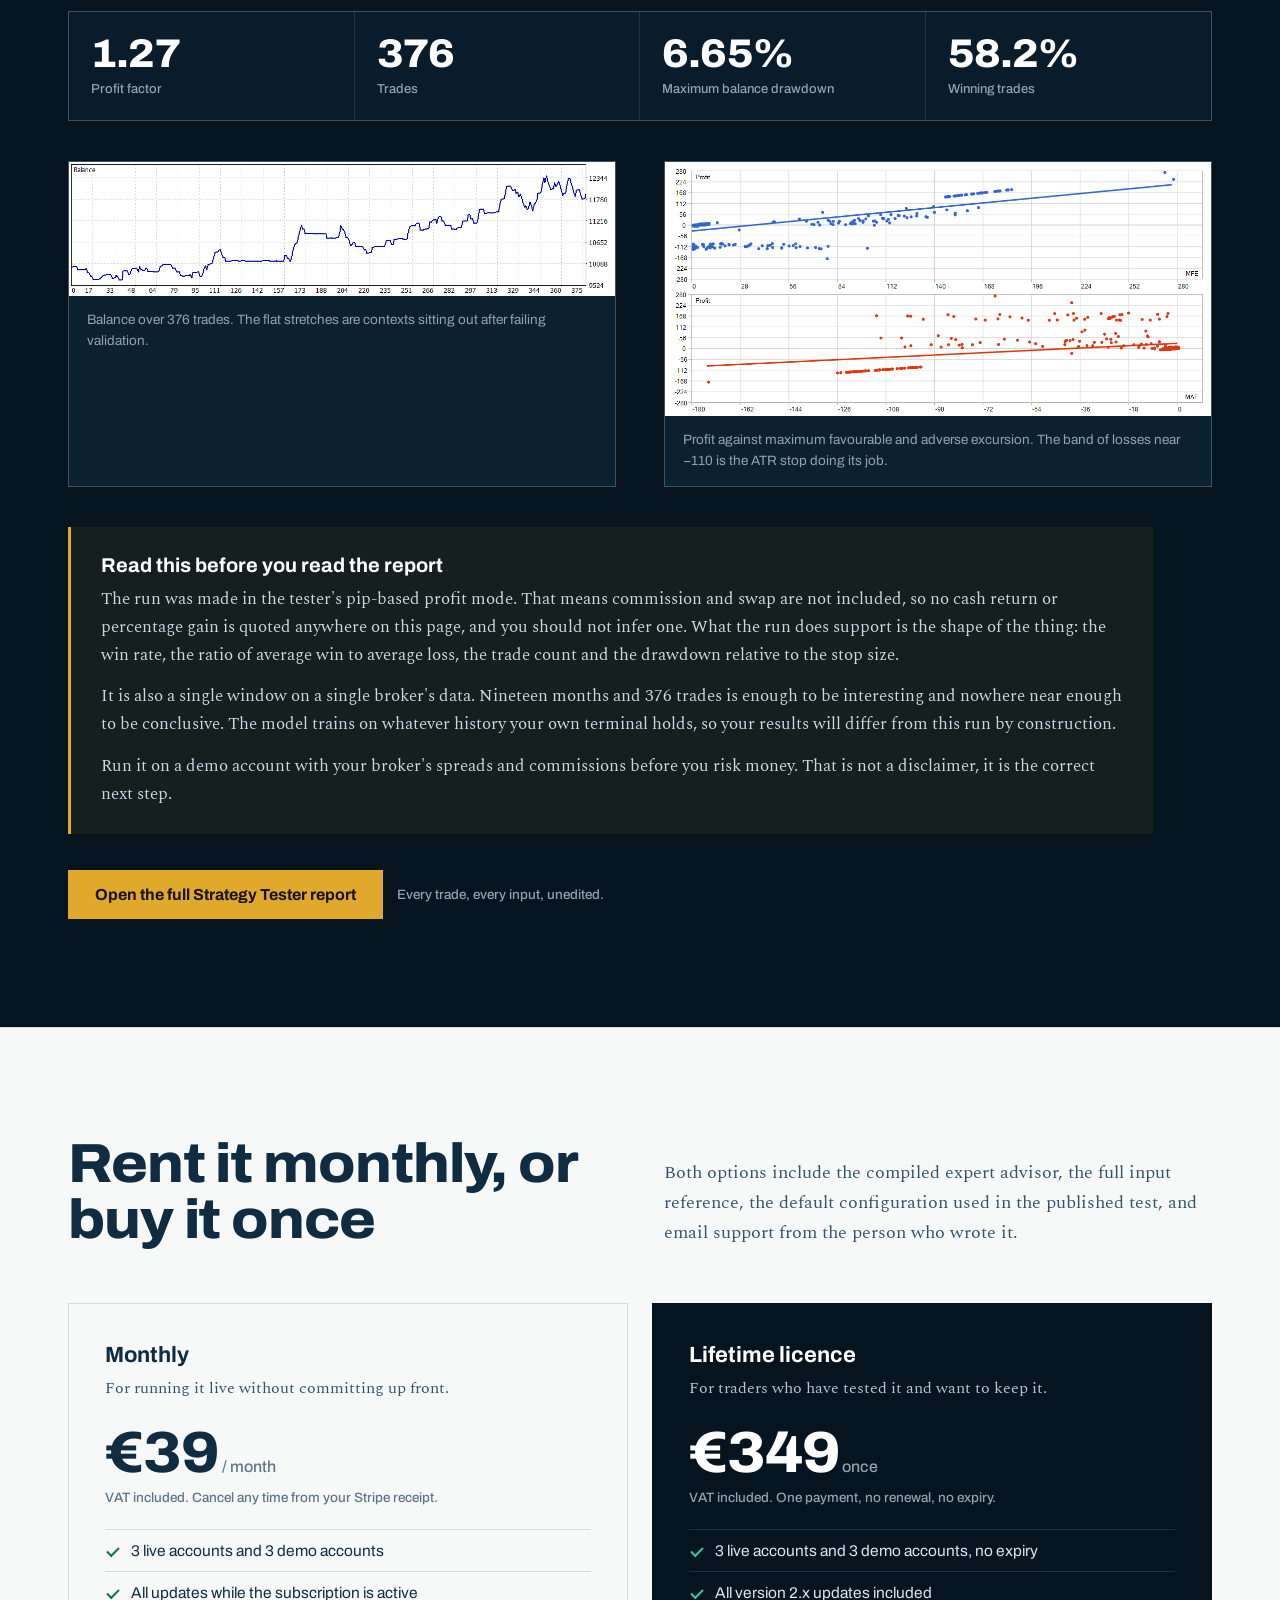
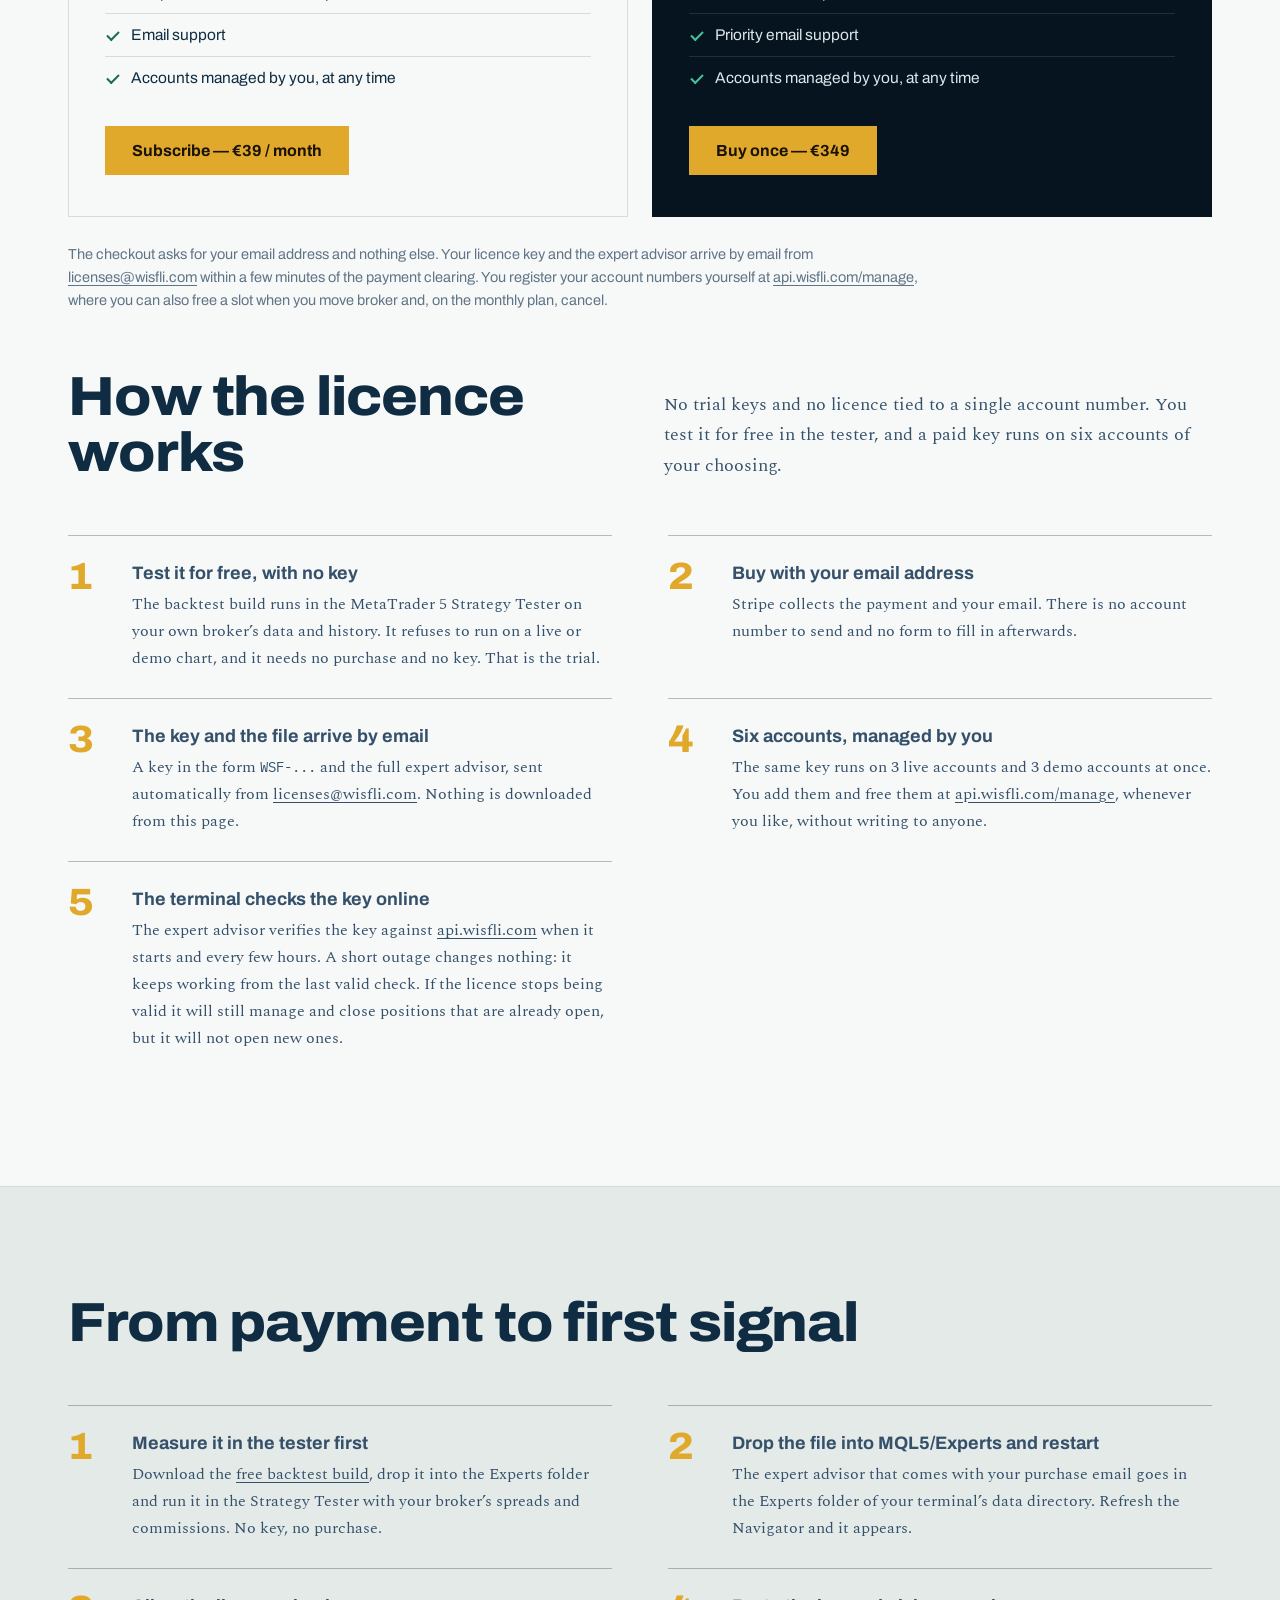
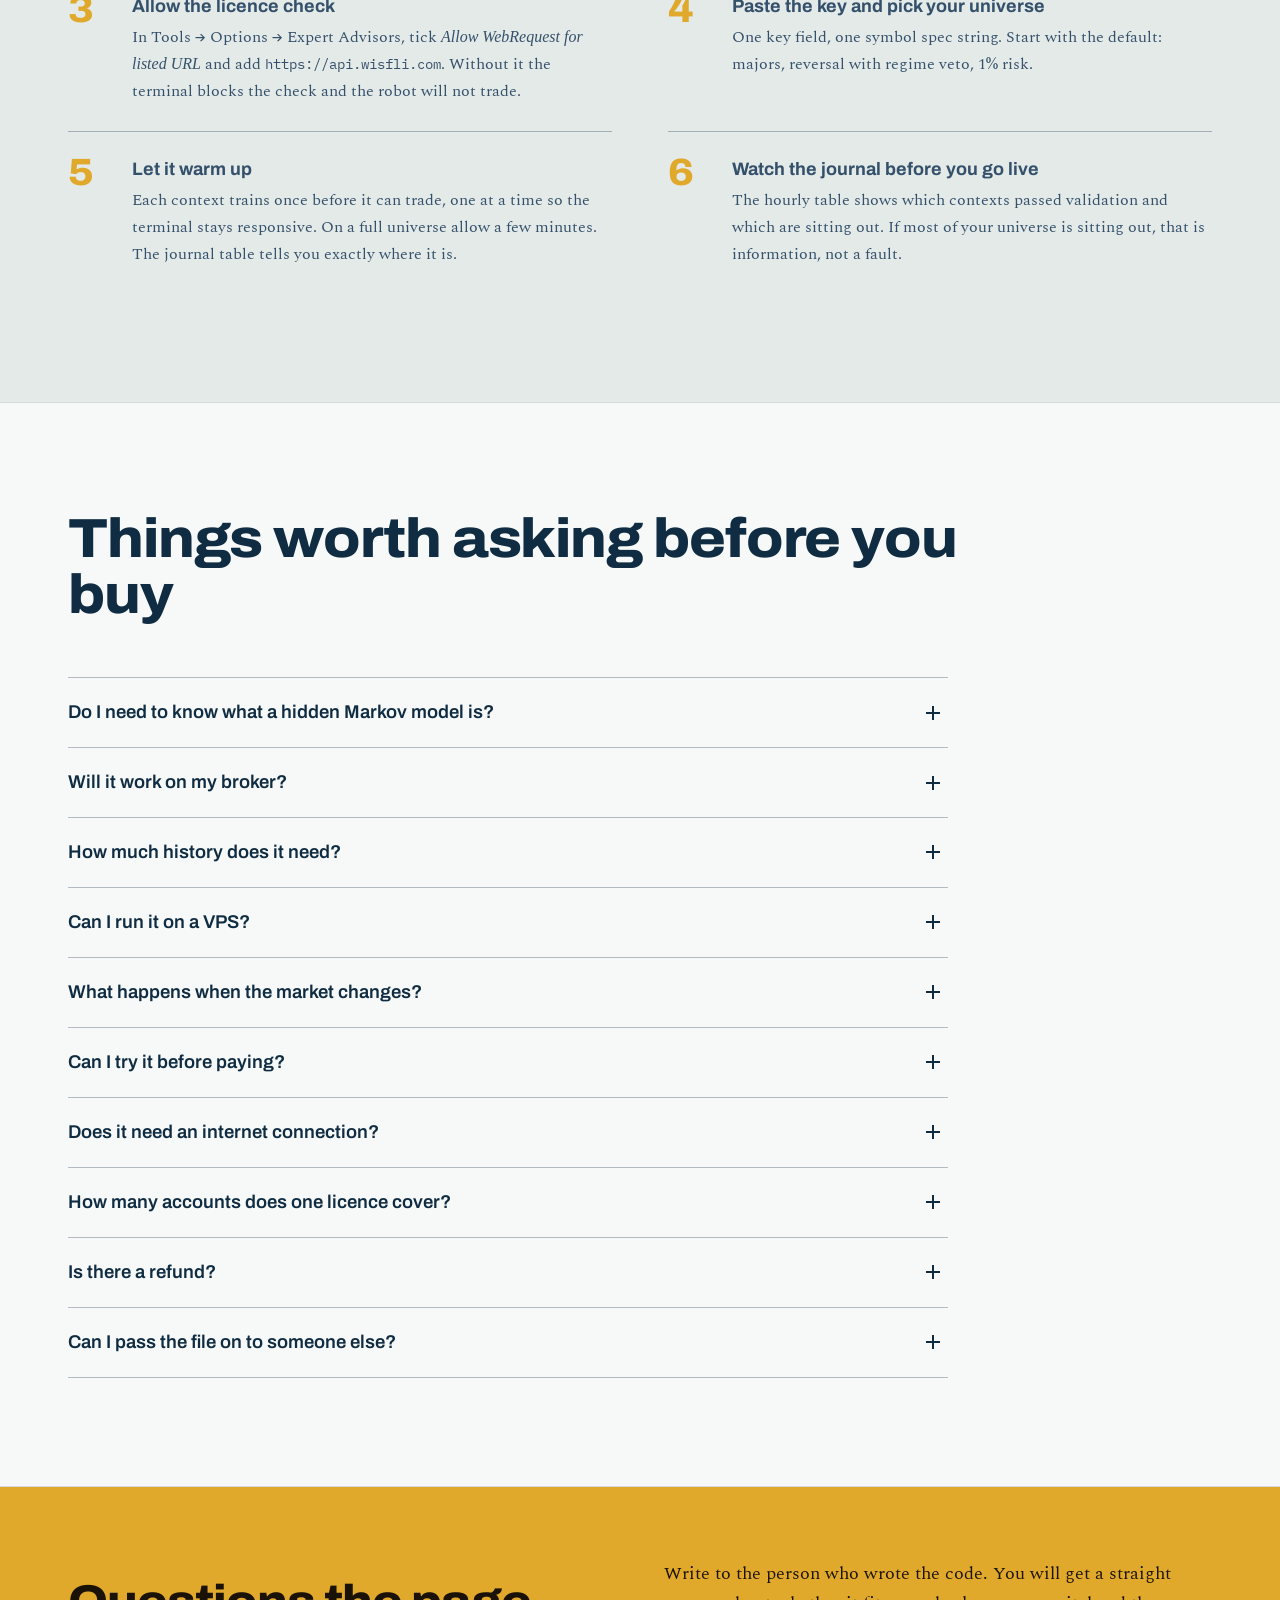
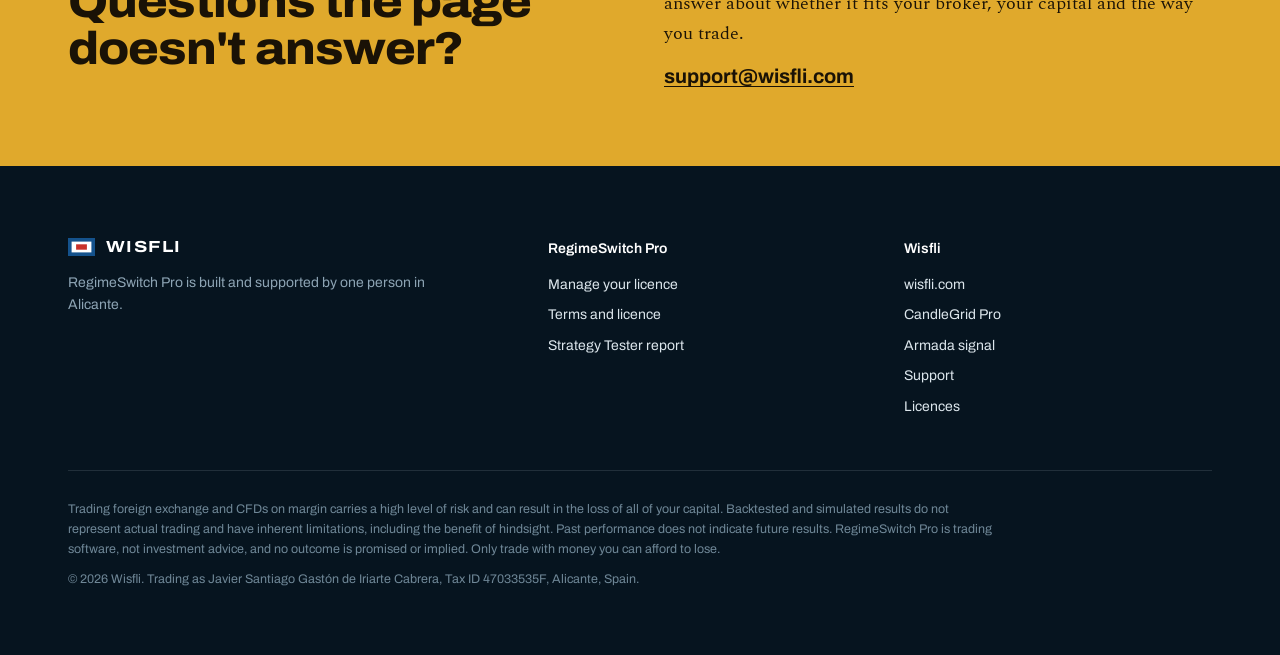
==== commit 467d7e92: "Stripe checkout, Wisfli licensing, free backtest build" ====
--- a/index.html
+++ b/index.html
@@ -7,7 +7,7 @@
 <meta name="description" content="An MT5 expert advisor that trains a hidden Markov model on your own chart data, refuses to trade contexts that fail out-of-sample validation, and runs many symbols and timeframes from a single chart.">
 <meta name="theme-color" content="#06141F">
 <meta property="og:title" content="RegimeSwitch Pro — a self-training regime model for MetaTrader 5">
-<meta property="og:description" content="It learns what kind of market it is in before it decides whether to trade. Rules documented, limits stated, licence tied to one account.">
+<meta property="og:description" content="It learns what kind of market it is in before it decides whether to trade. Rules documented, limits stated, and a free build you can test in the Strategy Tester before you buy.">
 <meta property="og:type" content="website">
 <meta property="og:url" content="https://wisfli.com/regimeswitch/">
 <link rel="icon" href="data:image/svg+xml,<svg xmlns='http://www.w3.org/2000/svg' viewBox='0 0 32 32'><rect width='32' height='32' fill='%2306141F'/><rect x='4' y='6' width='8' height='20' fill='%2345C29A' opacity='.6'/><rect x='12' y='6' width='8' height='20' fill='%23E8715F' opacity='.6'/><rect x='20' y='6' width='8' height='20' fill='%238DA4B4' opacity='.6'/></svg>">
@@ -334,7 +334,7 @@
         <a class="btn brass" href="#pricing">See pricing</a>
         <a class="btn line" href="#results">Read the test report</a>
       </div>
-      <p class="aside" style="margin:18px 0 0">MetaTrader 5, one licence per account, Stripe or PayPal</p>
+      <p class="aside" style="margin:18px 0 0">MetaTrader 5 &middot; one licence covers 3 live and 3 demo accounts &middot; free build for the Strategy Tester</p>
     </div>
 
     <aside class="instrument" aria-label="What the model produces">
@@ -475,6 +475,8 @@
           <tr><th scope="row">Spread guard</th><td>Entries are skipped when the spread is above your limit, which matters at rollover and on news.</td></tr>
           <tr><th scope="row">Exits</th><td>Stop, target, trailing stop, opposite reversal signal, or a flip in the model's direction, each switchable.</td></tr>
           <tr><th scope="row">On-chart panel</th><td>A live summary of the busiest contexts: state, probability, edge and open positions.</td></tr>
+          <tr><th scope="row">Licence</th><td>One key covers 3 live accounts and 3 demo accounts at the same time. You add and free accounts yourself at <a href="https://api.wisfli.com/manage">api.wisfli.com/manage</a>.</td></tr>
+          <tr><th scope="row">Strategy Tester</th><td>A separate build runs in the tester with no key and no purchase, so you can measure it on your own broker’s data first.</td></tr>
         </tbody>
       </table>
     </div>
@@ -563,40 +565,48 @@
         <h3>Monthly</h3>
         <p class="who">For running it live without committing up front.</p>
         <p class="price">€39<small> / month</small></p>
-        <p class="was">Cancel any time, from your own Stripe or PayPal receipt.</p>
+        <p class="was">VAT included. Cancel any time from your Stripe receipt.</p>
         <ul>
-          <li>One MetaTrader 5 account</li>
-          <li>All updates while active</li>
+          <li>3 live accounts and 3 demo accounts</li>
+          <li>All updates while the subscription is active</li>
           <li>Email support</li>
-          <li>Free account transfer</li>
+          <li>Accounts managed by you, at any time</li>
         </ul>
         <div class="pay-slot">
-          <div id="paypal-button-container-P-2EA83729XE4434916NKTILZI"></div>
+          <a class="btn brass" href="https://buy.stripe.com/9B66oA0S75Uz4mE4kH7ss05">Subscribe &mdash; €39 / month</a>
         </div>
       </div>
 
       <div class="plan pick">
-        <span class="tag">Launch price</span>
         <h3>Lifetime licence</h3>
-        <p class="who">For traders who have run it on demo and want to keep it.</p>
-        <p class="price">€249<small> once</small></p>
-        <p class="was">Going to €329 after the first ten licences.</p>
+        <p class="who">For traders who have tested it and want to keep it.</p>
+        <p class="price">€349<small> once</small></p>
+        <p class="was">VAT included. One payment, no renewal, no expiry.</p>
         <ul>
-          <li>One MetaTrader 5 account, no expiry</li>
+          <li>3 live accounts and 3 demo accounts, no expiry</li>
           <li>All version 2.x updates included</li>
           <li>Priority email support</li>
-          <li>Free account transfer</li>
+          <li>Accounts managed by you, at any time</li>
         </ul>
         <div class="pay-slot">
-          <stripe-buy-button
-            buy-button-id="buy_btn_1UFBRf9abIQixlisOyLEXGhu"
-            publishable-key="pk_live_51TZyif9abIQixliscbpfVG3y2wD28GUvAfE7BnvbENBMOyUQMqE4Dh954G2zII0HNpZ6dTZxUJg4kpncQrUL266Z00nJ9nMGOT">
-          </stripe-buy-button>
+          <a class="btn brass" href="https://buy.stripe.com/fZu00c0S7aaP6uM9F17ss04">Buy once &mdash; €349</a>
         </div>
       </div>
     </div>
 
-    <p class="hint">Your licence key is tied to one MetaTrader 5 account number, which the checkout asks for. Changing broker or account is free: write to <a href="mailto:licenses@wisfli.com">licenses@wisfli.com</a> and the key is reissued. Software is delivered by email, normally within a few hours and always within one working day. Paying with PayPal? You will be taken to <a href="activate.html">the activation page</a> to send your account number.</p>
+    <p class="hint">The checkout asks for your email address and nothing else. Your licence key and the expert advisor arrive by email from <a href="mailto:licenses@wisfli.com">licenses@wisfli.com</a> within a few minutes of the payment clearing. You register your account numbers yourself at <a href="https://api.wisfli.com/manage">api.wisfli.com/manage</a>, where you can also free a slot when you move broker and, on the monthly plan, cancel.</p>
+
+    <div class="head" style="margin-top:56px">
+      <h2>How the licence works</h2>
+      <p>No trial keys and no licence tied to a single account number. You test it for free in the tester, and a paid key runs on six accounts of your choosing.</p>
+    </div>
+    <ol class="steps">
+      <li><b>Test it for free, with no key</b><p>The backtest build runs in the MetaTrader 5 Strategy Tester on your own broker’s data and history. It refuses to run on a live or demo chart, and it needs no purchase and no key. That is the trial.</p></li>
+      <li><b>Buy with your email address</b><p>Stripe collects the payment and your email. There is no account number to send and no form to fill in afterwards.</p></li>
+      <li><b>The key and the file arrive by email</b><p>A key in the form <code>WSF-...</code> and the full expert advisor, sent automatically from <a href="mailto:licenses@wisfli.com">licenses@wisfli.com</a>. Nothing is downloaded from this page.</p></li>
+      <li><b>Six accounts, managed by you</b><p>The same key runs on 3 live accounts and 3 demo accounts at once. You add them and free them at <a href="https://api.wisfli.com/manage">api.wisfli.com/manage</a>, whenever you like, without writing to anyone.</p></li>
+      <li><b>The terminal checks the key online</b><p>The expert advisor verifies the key against <a href="https://api.wisfli.com">api.wisfli.com</a> when it starts and every few hours. A short outage changes nothing: it keeps working from the last valid check. If the licence stops being valid it will still manage and close positions that are already open, but it will not open new ones.</p></li>
+    </ol>
   </div>
 </section>
 
@@ -604,8 +614,9 @@
   <div class="wrap">
     <div class="head solo"><h2>From payment to first signal</h2></div>
     <ol class="steps">
-      <li><b>Pay and send your account number</b><p>Stripe asks for it at checkout. If you pay with PayPal, the confirmation page collects it instead. It is the login number of the MT5 account you want to run, demo or live.</p></li>
-      <li><b>Drop the file into MQL5/Experts and restart</b><p>The compiled <a href="HMM_Regime_MultiEA_v20.ex5">.ex5</a> goes in the Experts folder of your terminal's data directory. Refresh the Navigator and it appears.</p></li>
+      <li><b>Measure it in the tester first</b><p>Download the <a href="RegimeSwitchPro-Backtest.ex5">free backtest build</a>, drop it into the Experts folder and run it in the Strategy Tester with your broker’s spreads and commissions. No key, no purchase.</p></li>
+      <li><b>Drop the file into MQL5/Experts and restart</b><p>The expert advisor that comes with your purchase email goes in the Experts folder of your terminal’s data directory. Refresh the Navigator and it appears.</p></li>
+      <li><b>Allow the licence check</b><p>In Tools &rarr; Options &rarr; Expert Advisors, tick <i>Allow WebRequest for listed URL</i> and add <code>https://api.wisfli.com</code>. Without it the terminal blocks the check and the robot will not trade.</p></li>
       <li><b>Paste the key and pick your universe</b><p>One key field, one symbol spec string. Start with the default: majors, reversal with regime veto, 1% risk.</p></li>
       <li><b>Let it warm up</b><p>Each context trains once before it can trade, one at a time so the terminal stays responsive. On a full universe allow a few minutes. The journal table tells you exactly where it is.</p></li>
       <li><b>Watch the journal before you go live</b><p>The hourly table shows which contexts passed validation and which are sitting out. If most of your universe is sitting out, that is information, not a fault.</p></li>
@@ -638,12 +649,24 @@
         <p>Every 250 bars each context refits on the most recent window and revalidates. A setup that worked last quarter and stopped working drops out of the tradable set on its own. That is the entire point of the design.</p>
       </details>
       <details>
+        <summary>Can I try it before paying?</summary>
+        <p>Yes, in the Strategy Tester. The <a href="RegimeSwitchPro-Backtest.ex5">backtest build</a> is the same robot with the same rules, free and without a key, and it will only run inside the tester. Demo accounts need a paid licence, because a demo account is the robot actually running. If you want to see it working on a live account, the Armada panel above is that, updated every 15 minutes.</p>
+      </details>
+      <details>
+        <summary>Does it need an internet connection?</summary>
+        <p>Yes, to check the licence when it starts and every few hours after that. You have to allow <code>https://api.wisfli.com</code> in Tools &rarr; Options &rarr; Expert Advisors &rarr; Allow WebRequest for listed URL. A short outage is not a problem: the last valid check is trusted for a while, so a dropped connection or a server restart will not shut you down mid-position.</p>
+      </details>
+      <details>
+        <summary>How many accounts does one licence cover?</summary>
+        <p>Three live accounts and three demo accounts at the same time, added and removed by you at <a href="https://api.wisfli.com/manage">api.wisfli.com/manage</a>. Change broker, free the old slot and register the new number. Nobody has to approve it.</p>
+      </details>
+      <details>
         <summary>Is there a refund?</summary>
-        <p>Licence keys cannot be recalled once issued, so purchases are final. That is exactly why the test report is published unedited, the rules are documented, and you are told to run a demo first. If something does not work as described, write in and it gets fixed.</p>
-      </details>
-      <details>
-        <summary>Will you sell me a copy without the licence check?</summary>
-        <p>No.</p>
+        <p>Licence keys cannot be recalled once issued, so purchases are final. That is exactly why the backtest build is free, the test report is published unedited and the rules are documented: everything you need to decide is available before you pay. If something does not work as described, write in and it gets fixed.</p>
+      </details>
+      <details>
+        <summary>Can I pass the file on to someone else?</summary>
+        <p>The file is useless without a key, and a key runs on six accounts that you register. Sharing it just uses up your own slots. Keys found in circulation are revoked.</p>
       </details>
     </div>
   </div>
@@ -671,7 +694,7 @@
       <div>
         <h4>RegimeSwitch Pro</h4>
         <ul>
-          <li><a href="activate.html">Activate a purchase</a></li>
+          <li><a href="https://api.wisfli.com/manage">Manage your licence</a></li>
           <li><a href="terms.html">Terms and licence</a></li>
           <li><a href="ReportTester-27085970.html">Strategy Tester report</a></li>
         </ul>
@@ -695,28 +718,6 @@
 </footer>
 
 <script>document.getElementById('yr').textContent = new Date().getFullYear();</script>
-
-<!-- Payment buttons.
-     disable-funding=card,credit stops PayPal injecting its floating menu over the sticky header. -->
-<script src="https://js.stripe.com/v3/buy-button.js" async></script>
-<script src="https://www.paypal.com/sdk/js?client-id=AWa_6Af93UGQdocFcdOmDgC6xGjFV4Kp-8yeFyZ6DhHqPDnHt6kK5xQdSenwitI1-a0kk4Sc4DeCYK9N&vault=true&intent=subscription&currency=EUR&disable-funding=card,credit" data-sdk-integration-source="button-factory"></script>
-<script>
-  if (window.paypal) {
-    paypal.Buttons({
-      fundingSource: paypal.FUNDING.PAYPAL,
-      style: { shape: 'rect', color: 'gold', layout: 'vertical', label: 'subscribe' },
-      createSubscription: function (data, actions) {
-        return actions.subscription.create({ plan_id: 'P-2EA83729XE4434916NKTILZI' });
-      },
-      onApprove: function (data) {
-        window.location.href = 'activate.html?sub=' + encodeURIComponent(data.subscriptionID);
-      },
-      onError: function (err) {
-        console.error('PayPal:', err);
-      }
-    }).render('#paypal-button-container-P-2EA83729XE4434916NKTILZI');
-  }
-</script>
 
 <script>
 /* Live record of this bot inside Armada. Reads the public stats.json that the
@@ -827,6 +828,7 @@
       return;
     }
     var R=sc.returns||{}, K=sc.risk||{}, T=sc.trades||{};
+    if(sc.tl&&sc.tl.p&&sc.tl.p.length){ sc.net=Math.round(sc.tl.p.reduce(function(a,b){return a+(+b||0);},0)*100)/100; }  /* net = its own closed trades */
     var money_on=A.publish_money && !nil(sc.net);
     var big = money_on ? money(sc.net,true) : pct(R.total_pct);
     var since = T.first_trade ? fdate(T.first_trade) : (st&&st.since?fdate(st.since):'');
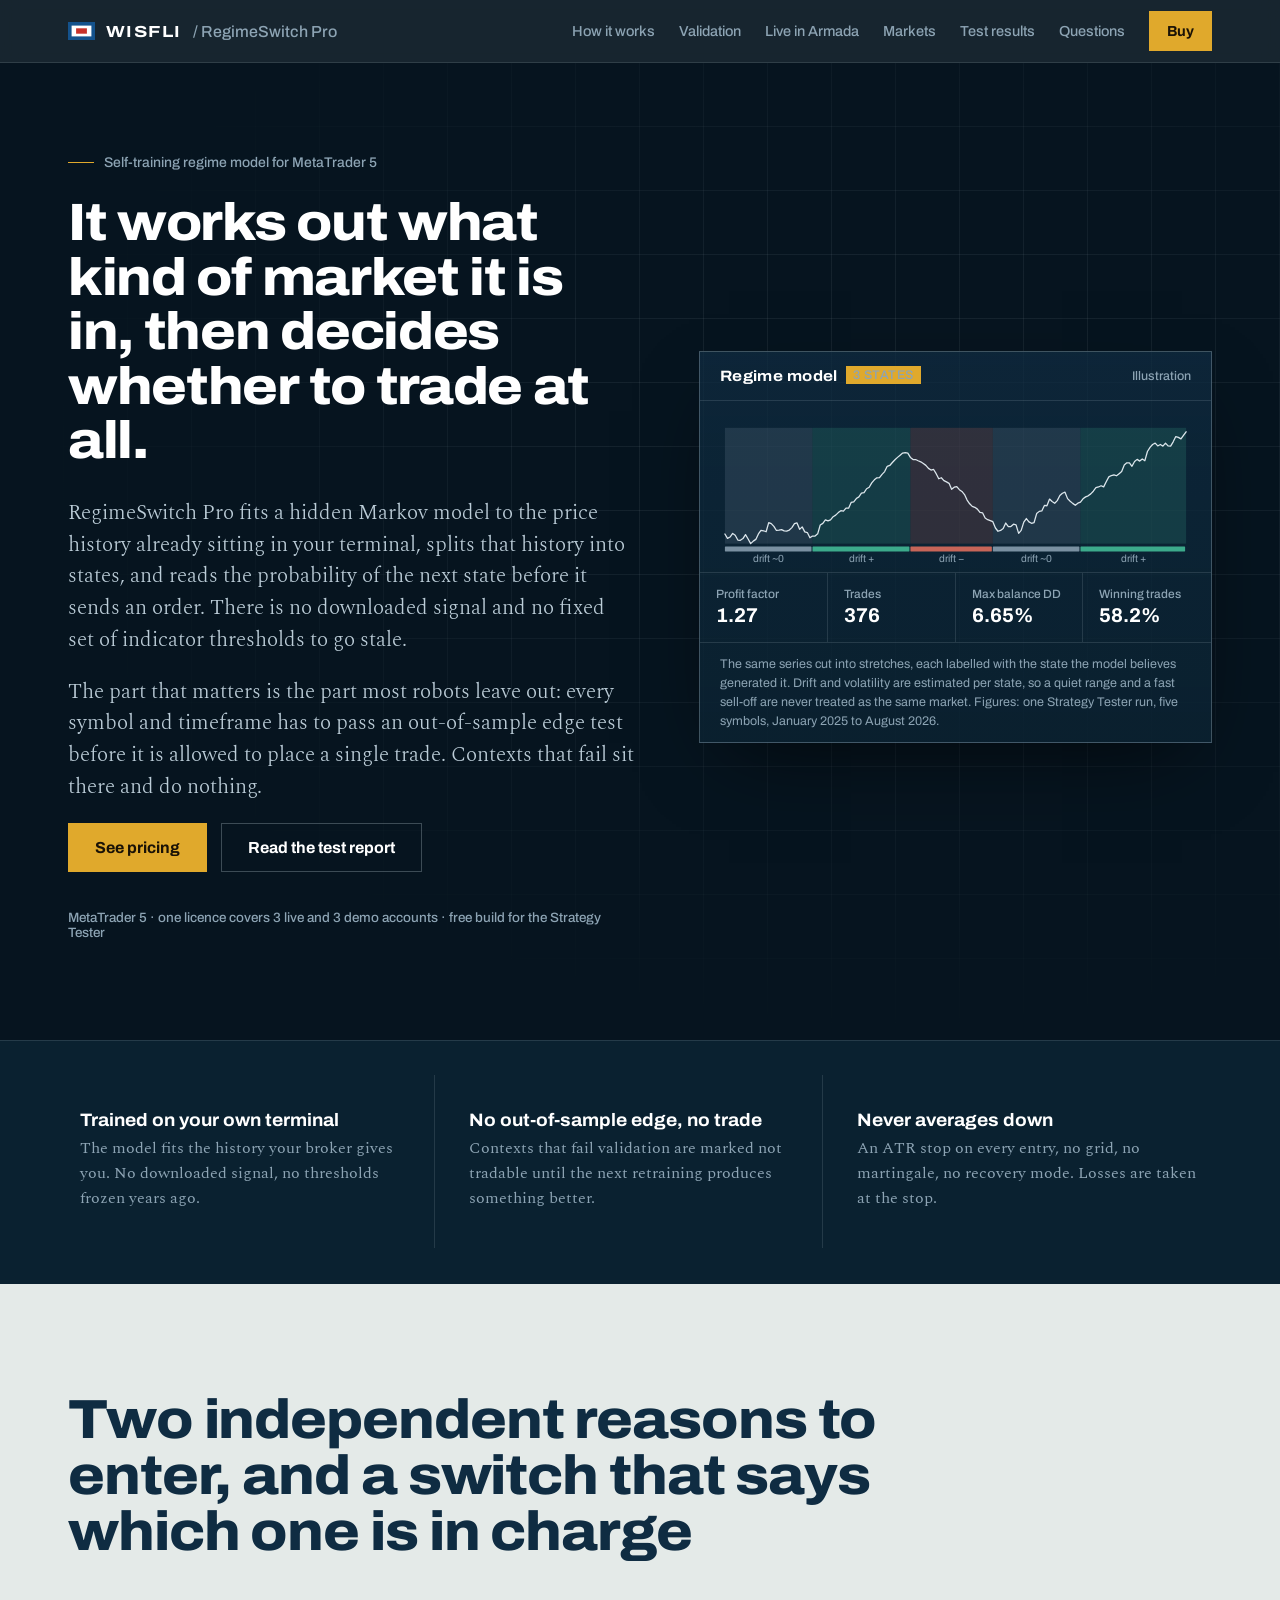
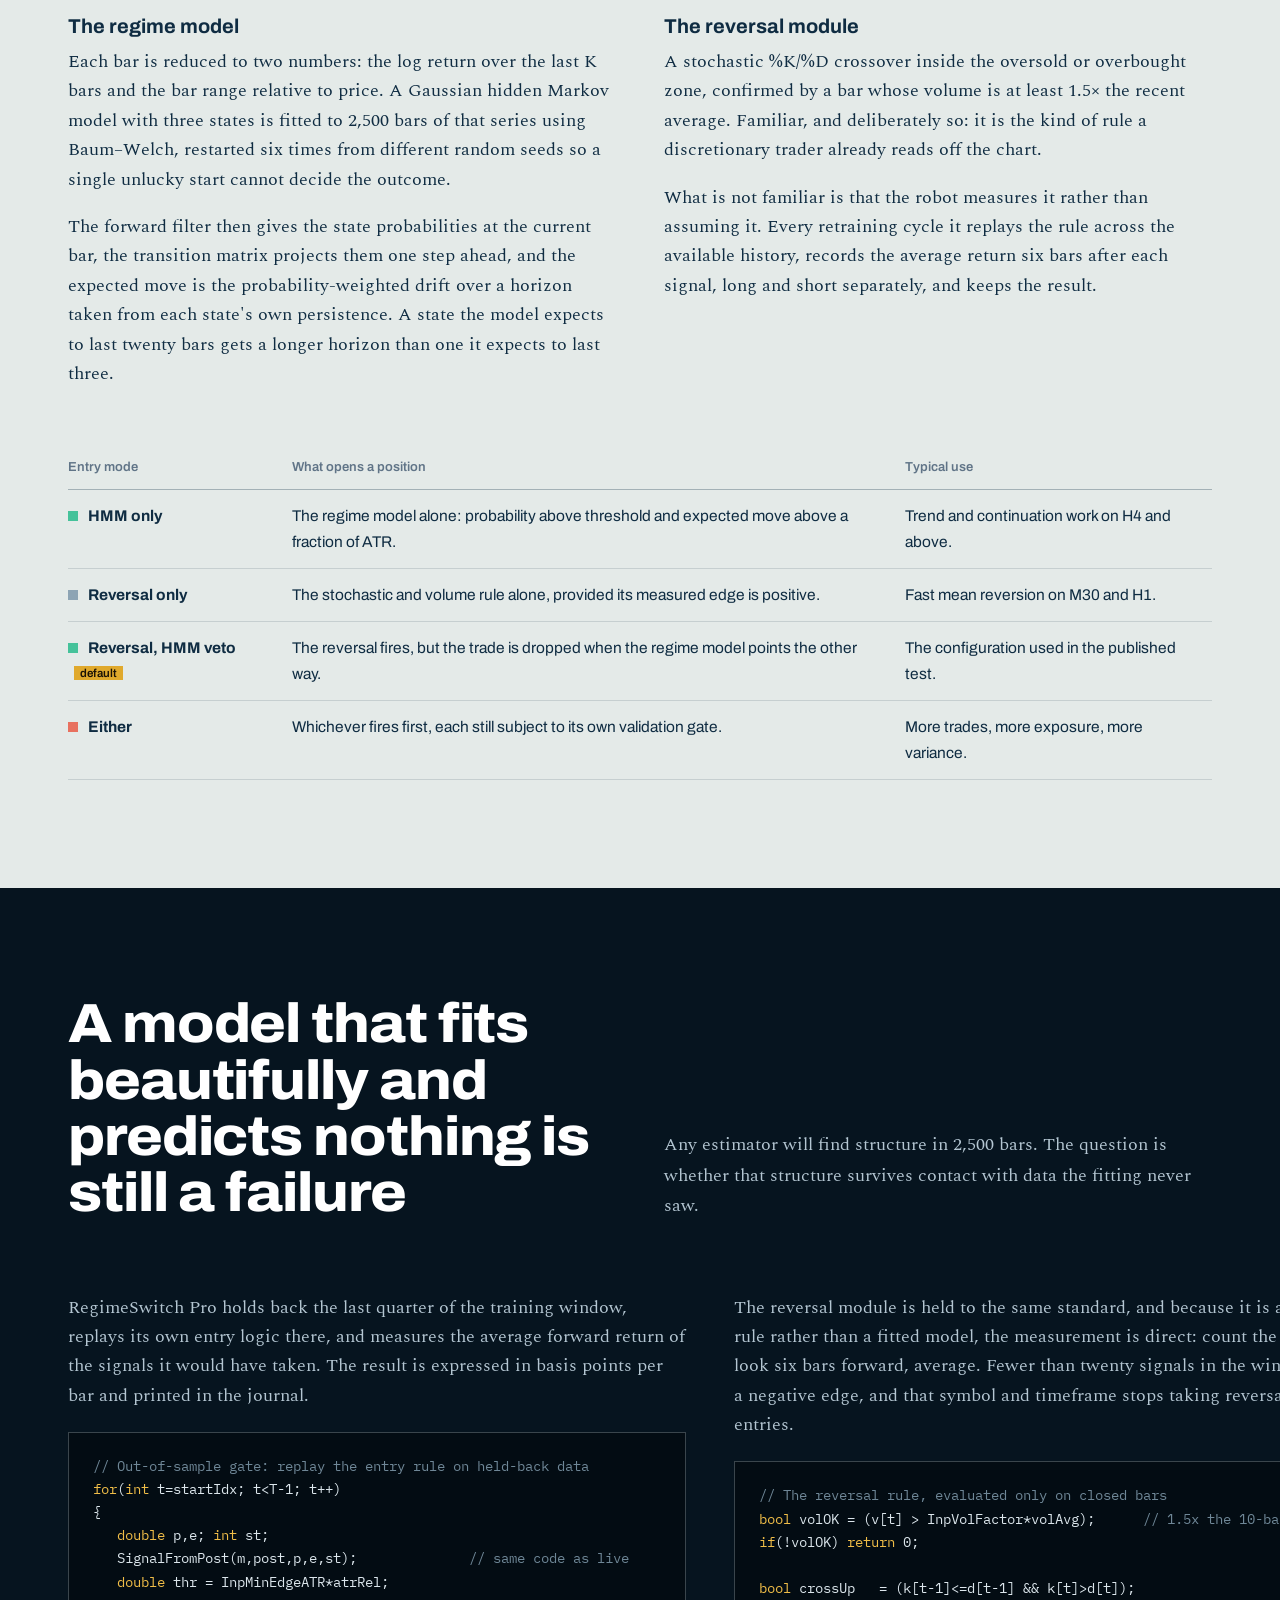
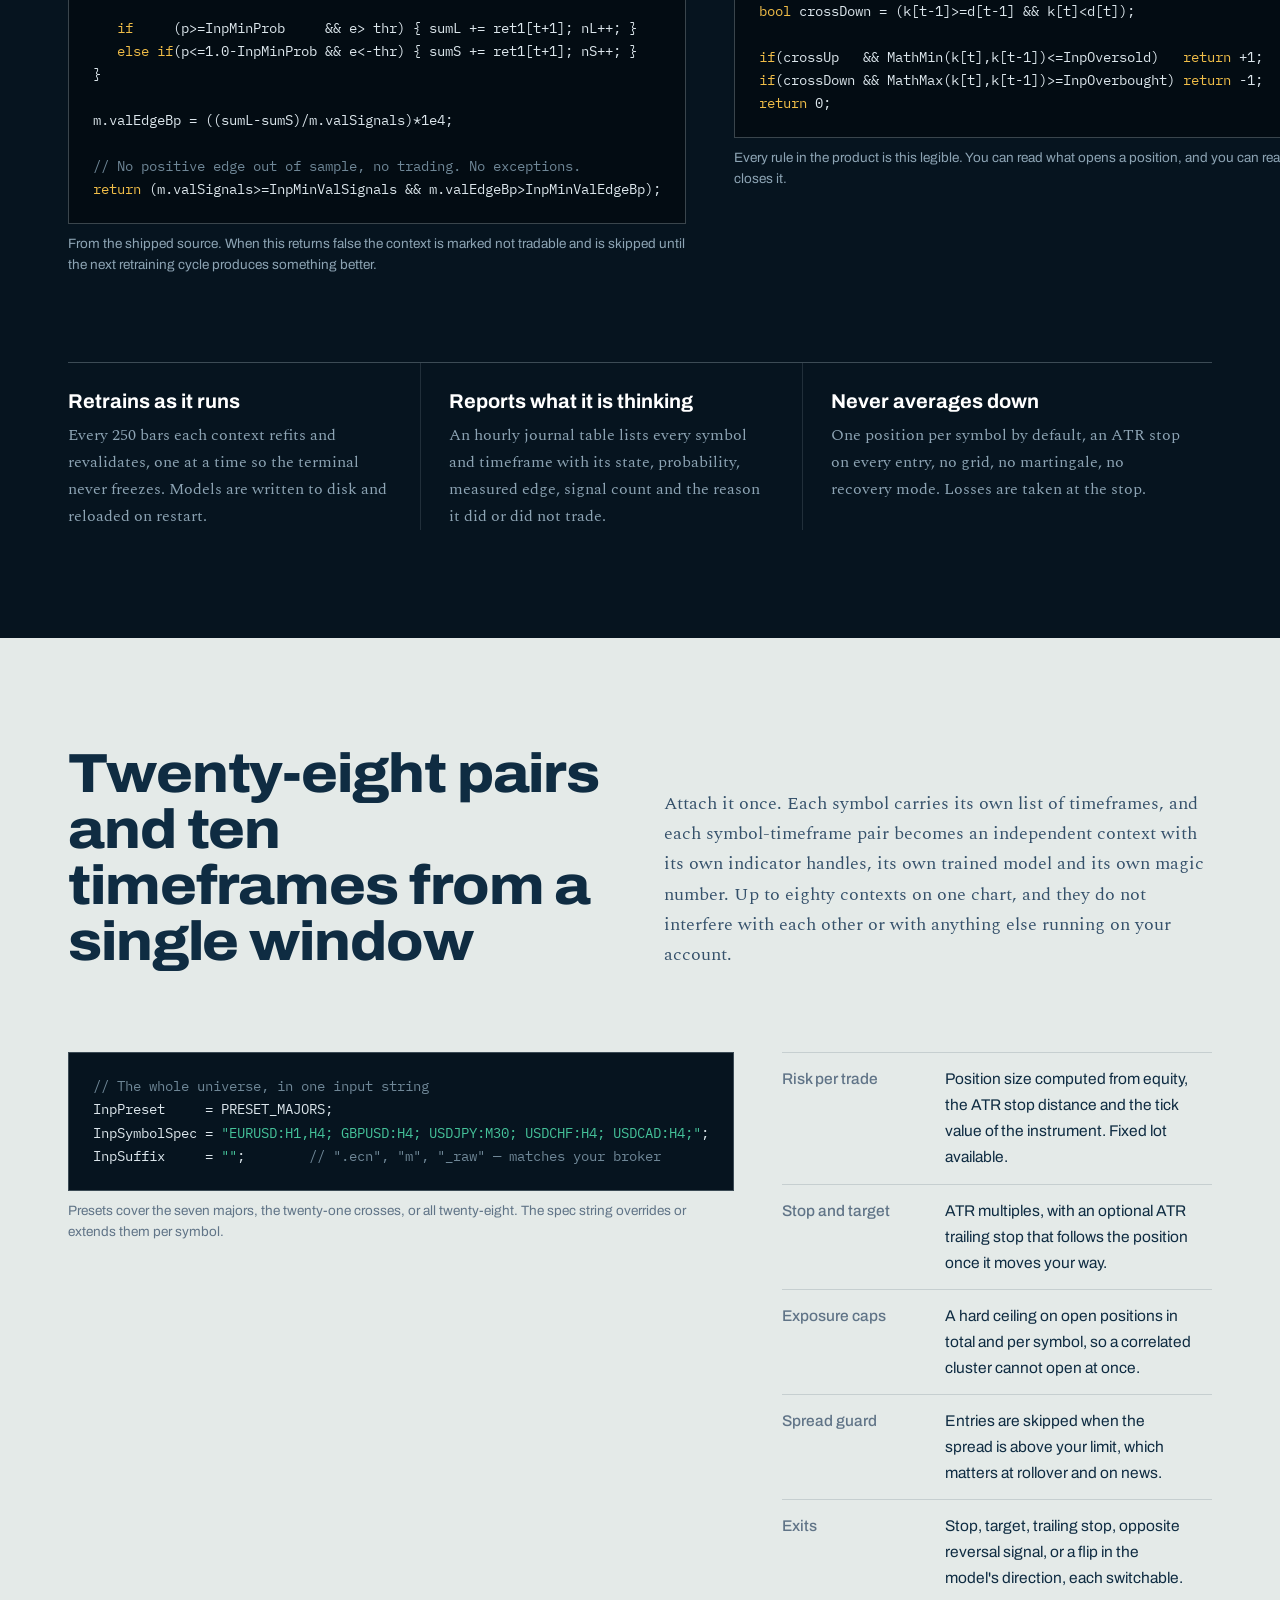
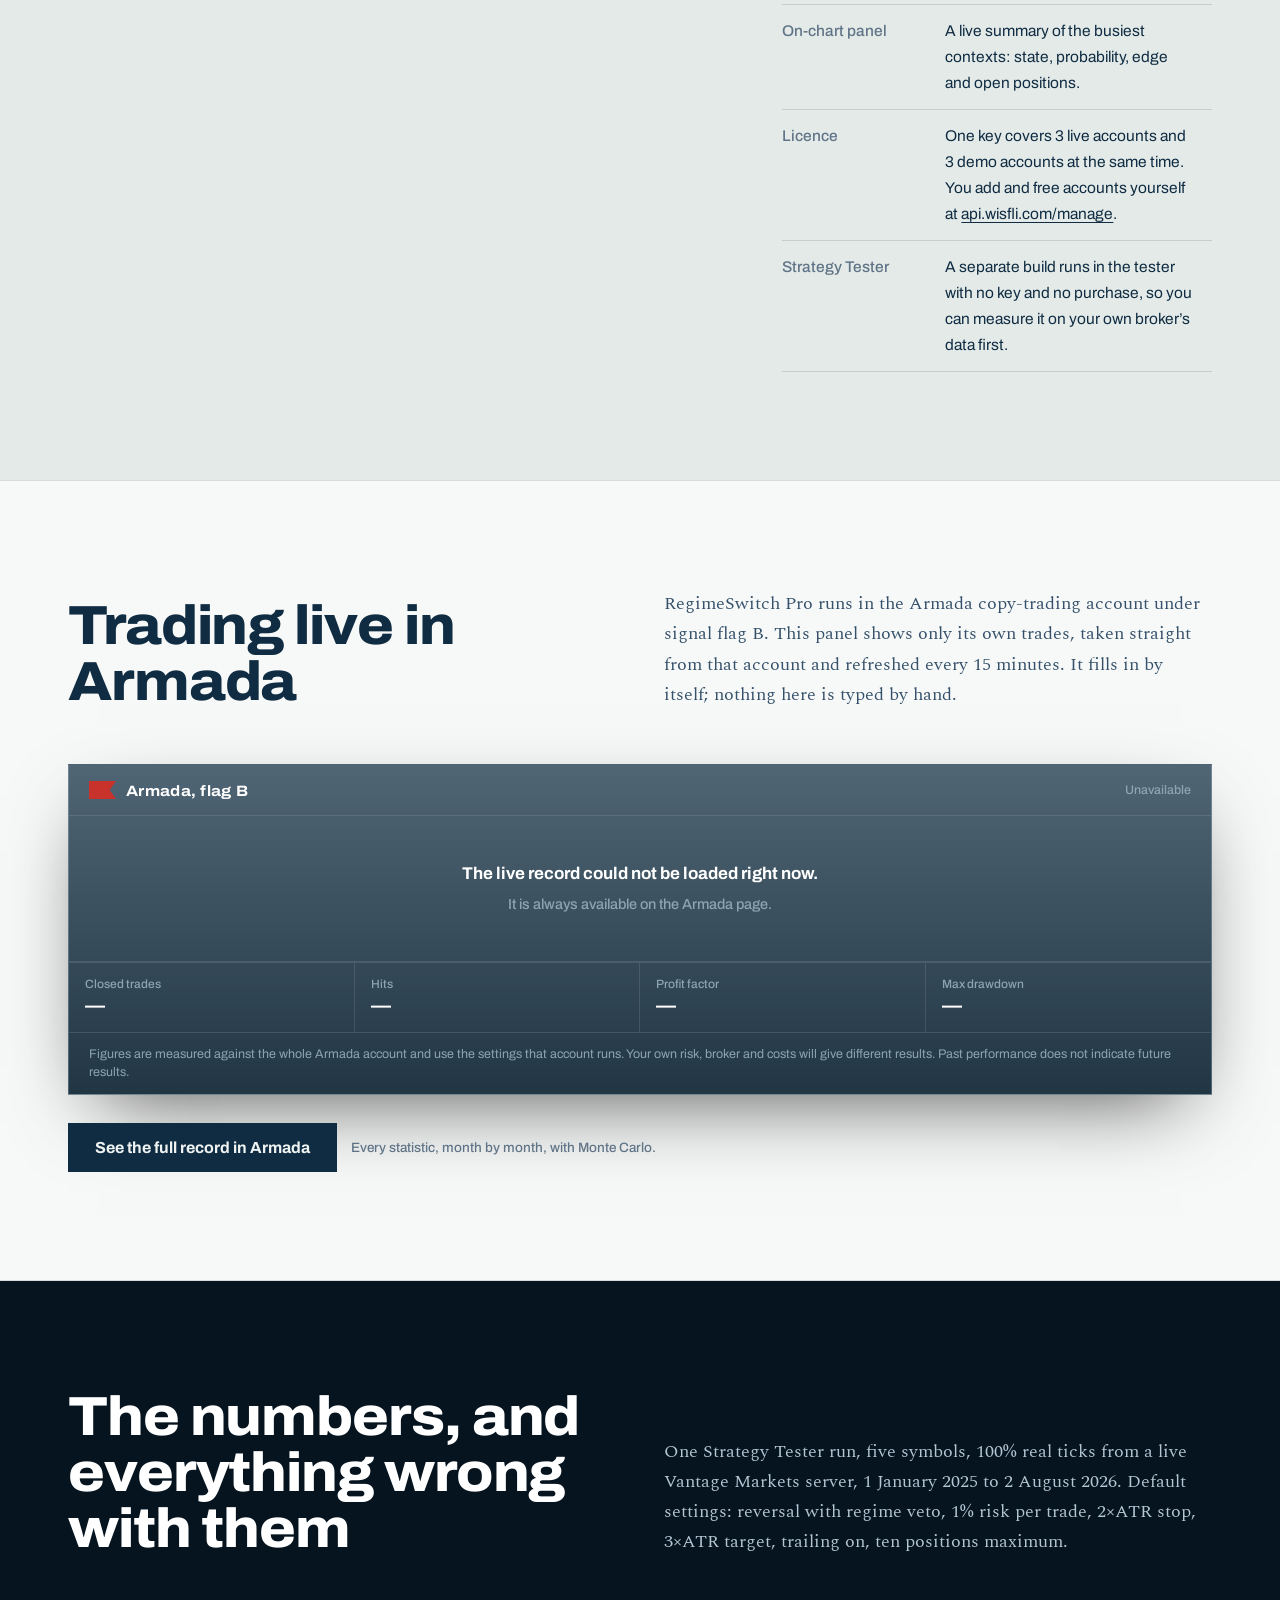
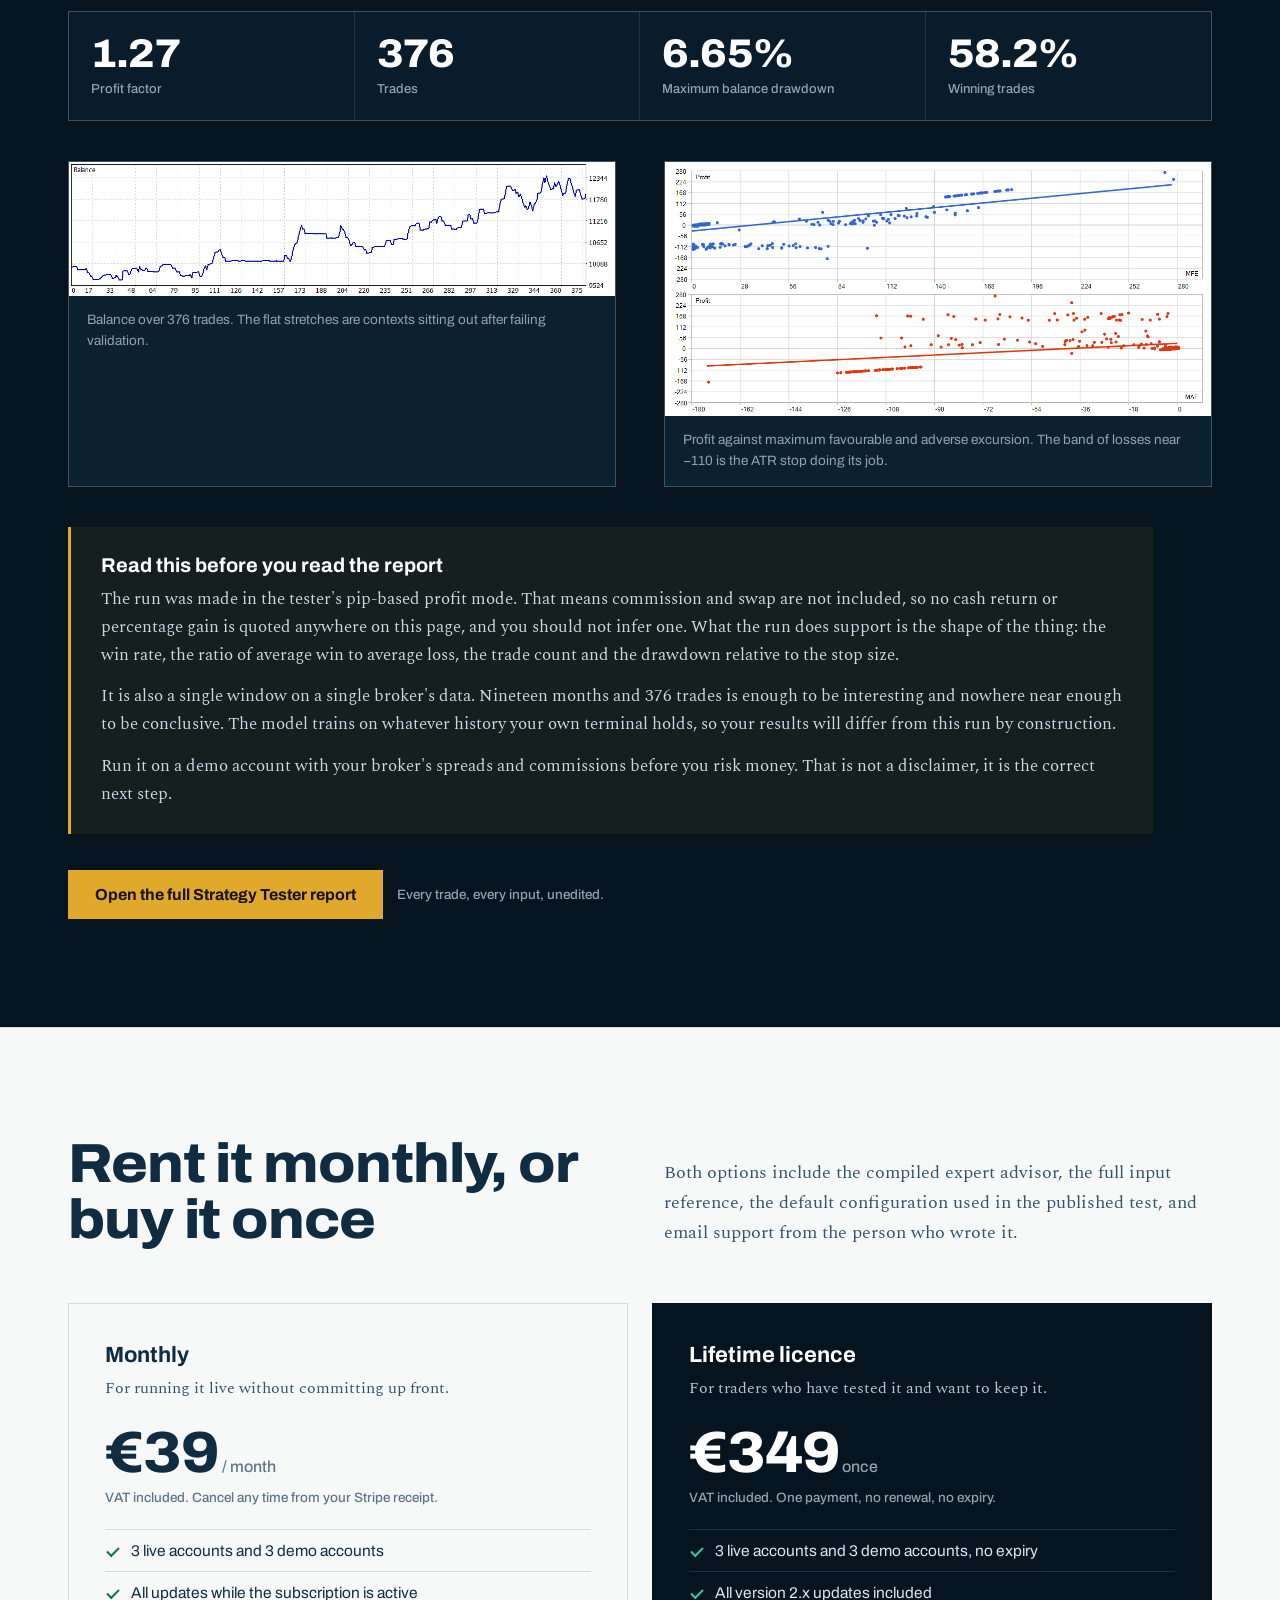
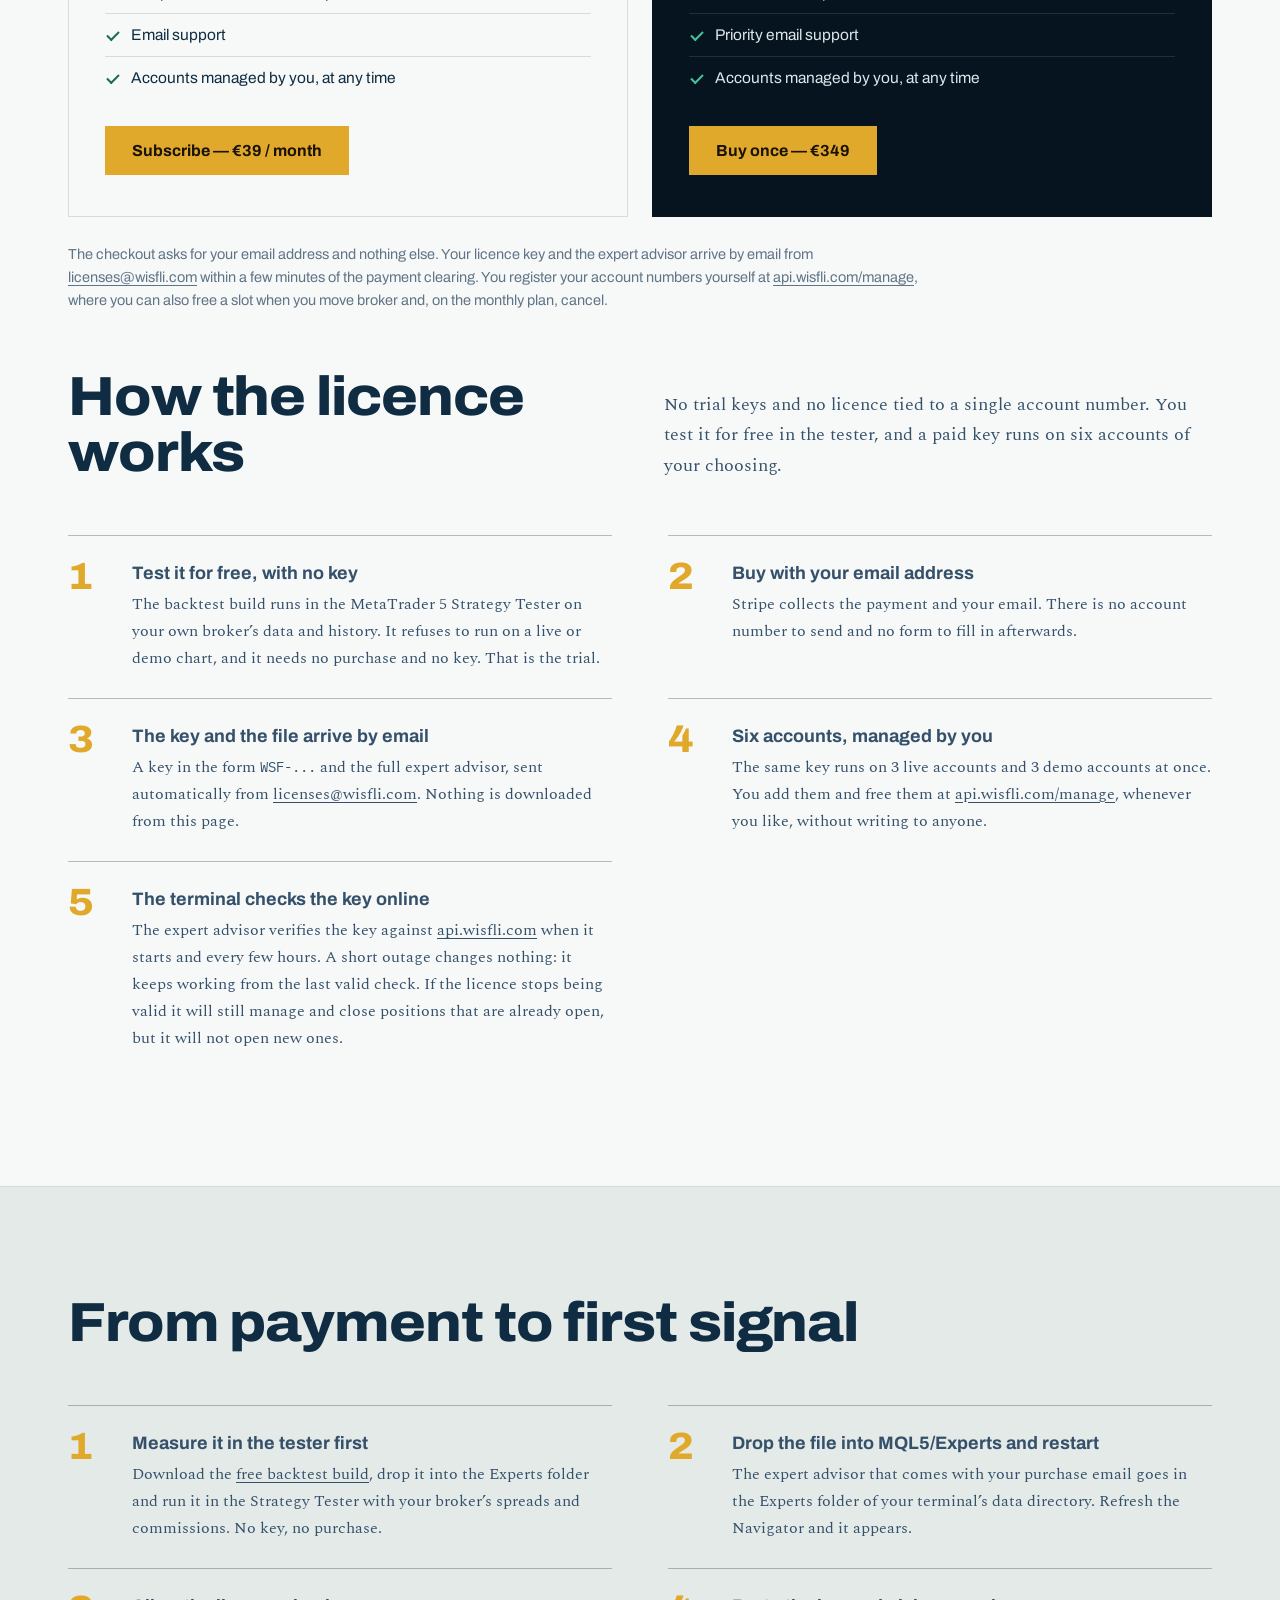
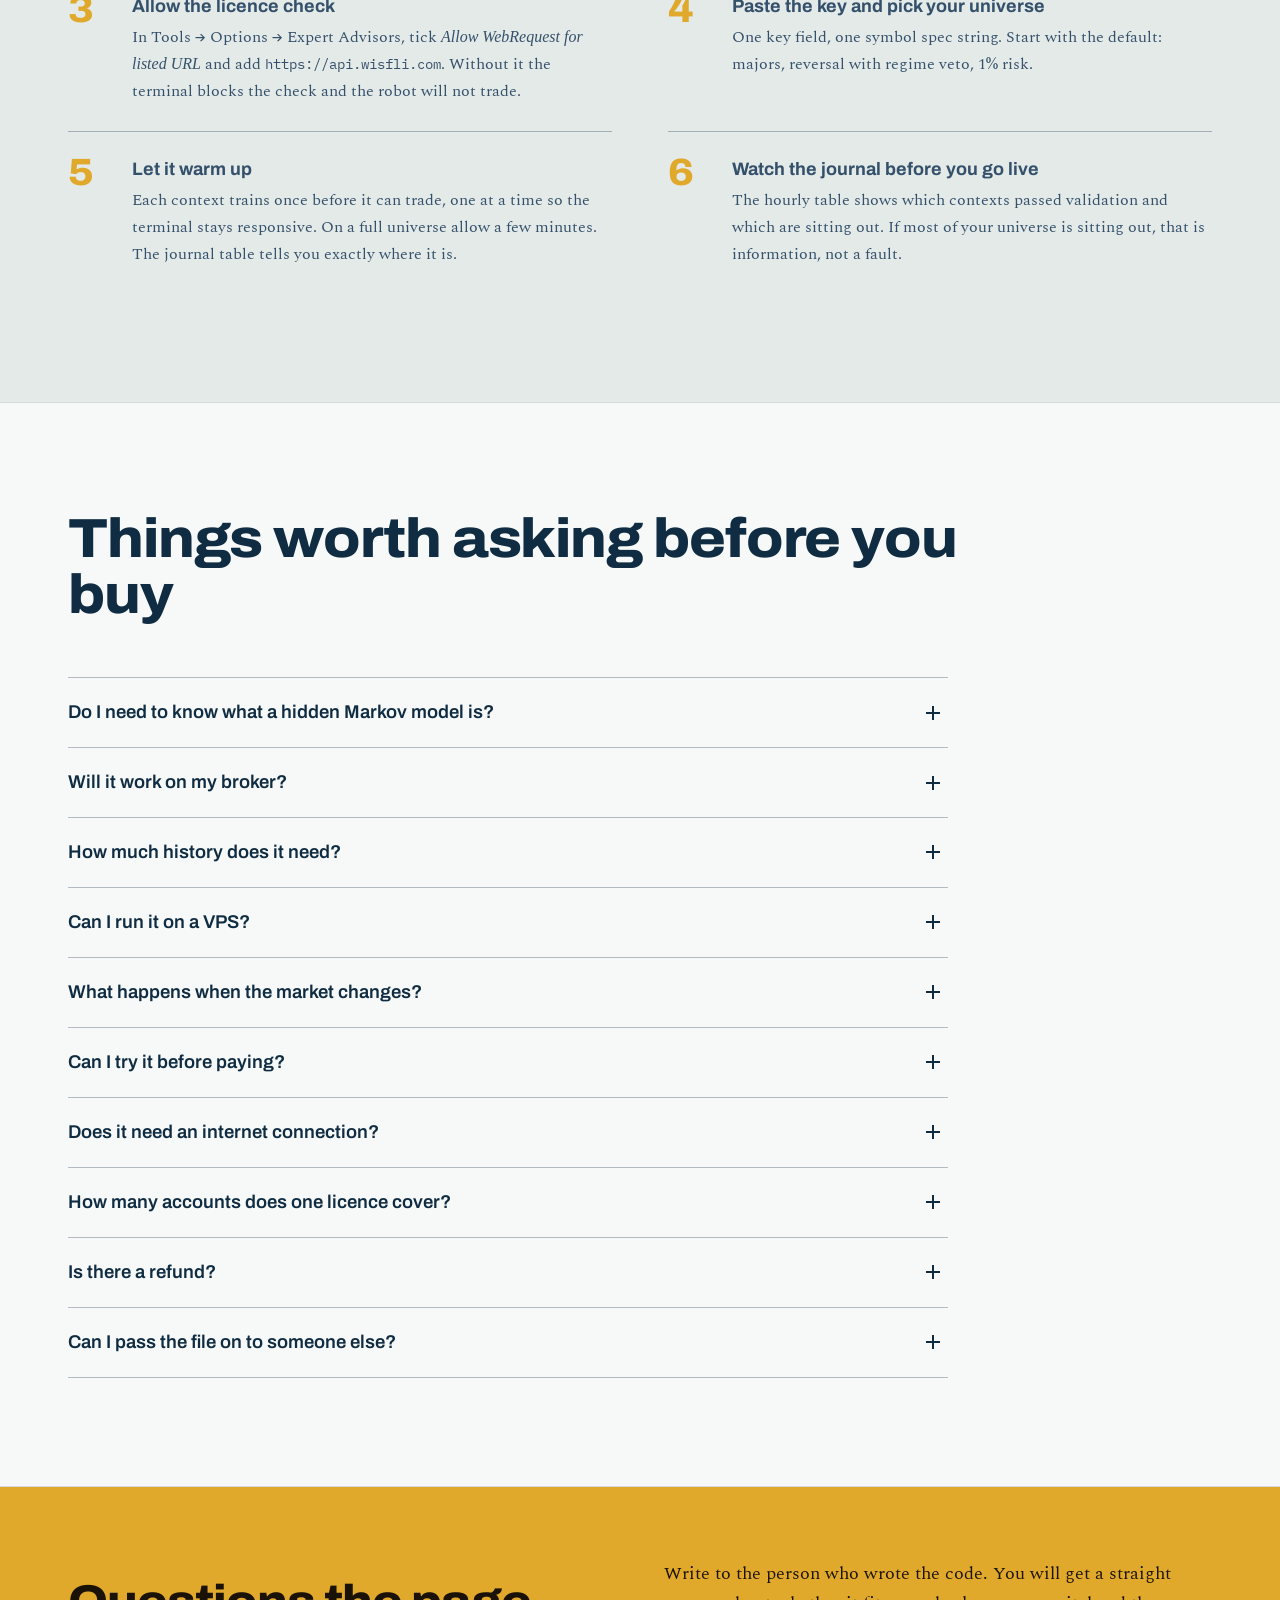
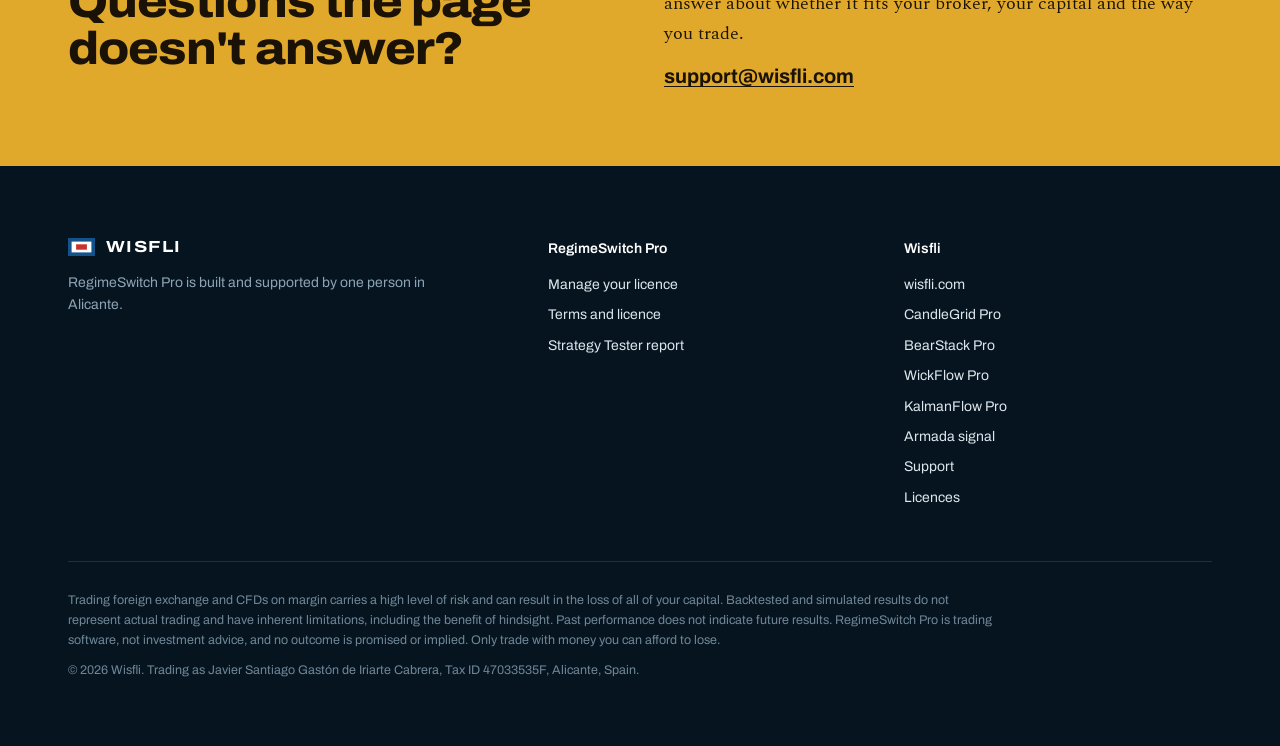
==== commit c07b5f1d: "Add files via upload" ====
--- a/index.html
+++ b/index.html
@@ -704,6 +704,9 @@
         <ul>
           <li><a href="https://wisfli.com/">wisfli.com</a></li>
           <li><a href="https://jsgaston.github.io/candlegrid-web-en/">CandleGrid Pro</a></li>
+          <li><a href="https://jsgaston.github.io/Charlie/">BearStack Pro</a></li>
+          <li><a href="https://jsgaston.github.io/Delta/">WickFlow Pro</a></li>
+          <li><a href="https://jsgaston.github.io/kalmanflow-web-en/">KalmanFlow Pro</a></li>
           <li><a href="https://jsgaston.github.io/armada/">Armada signal</a></li>
           <li><a href="mailto:support@wisfli.com">Support</a></li>
           <li><a href="mailto:licenses@wisfli.com">Licences</a></li>
